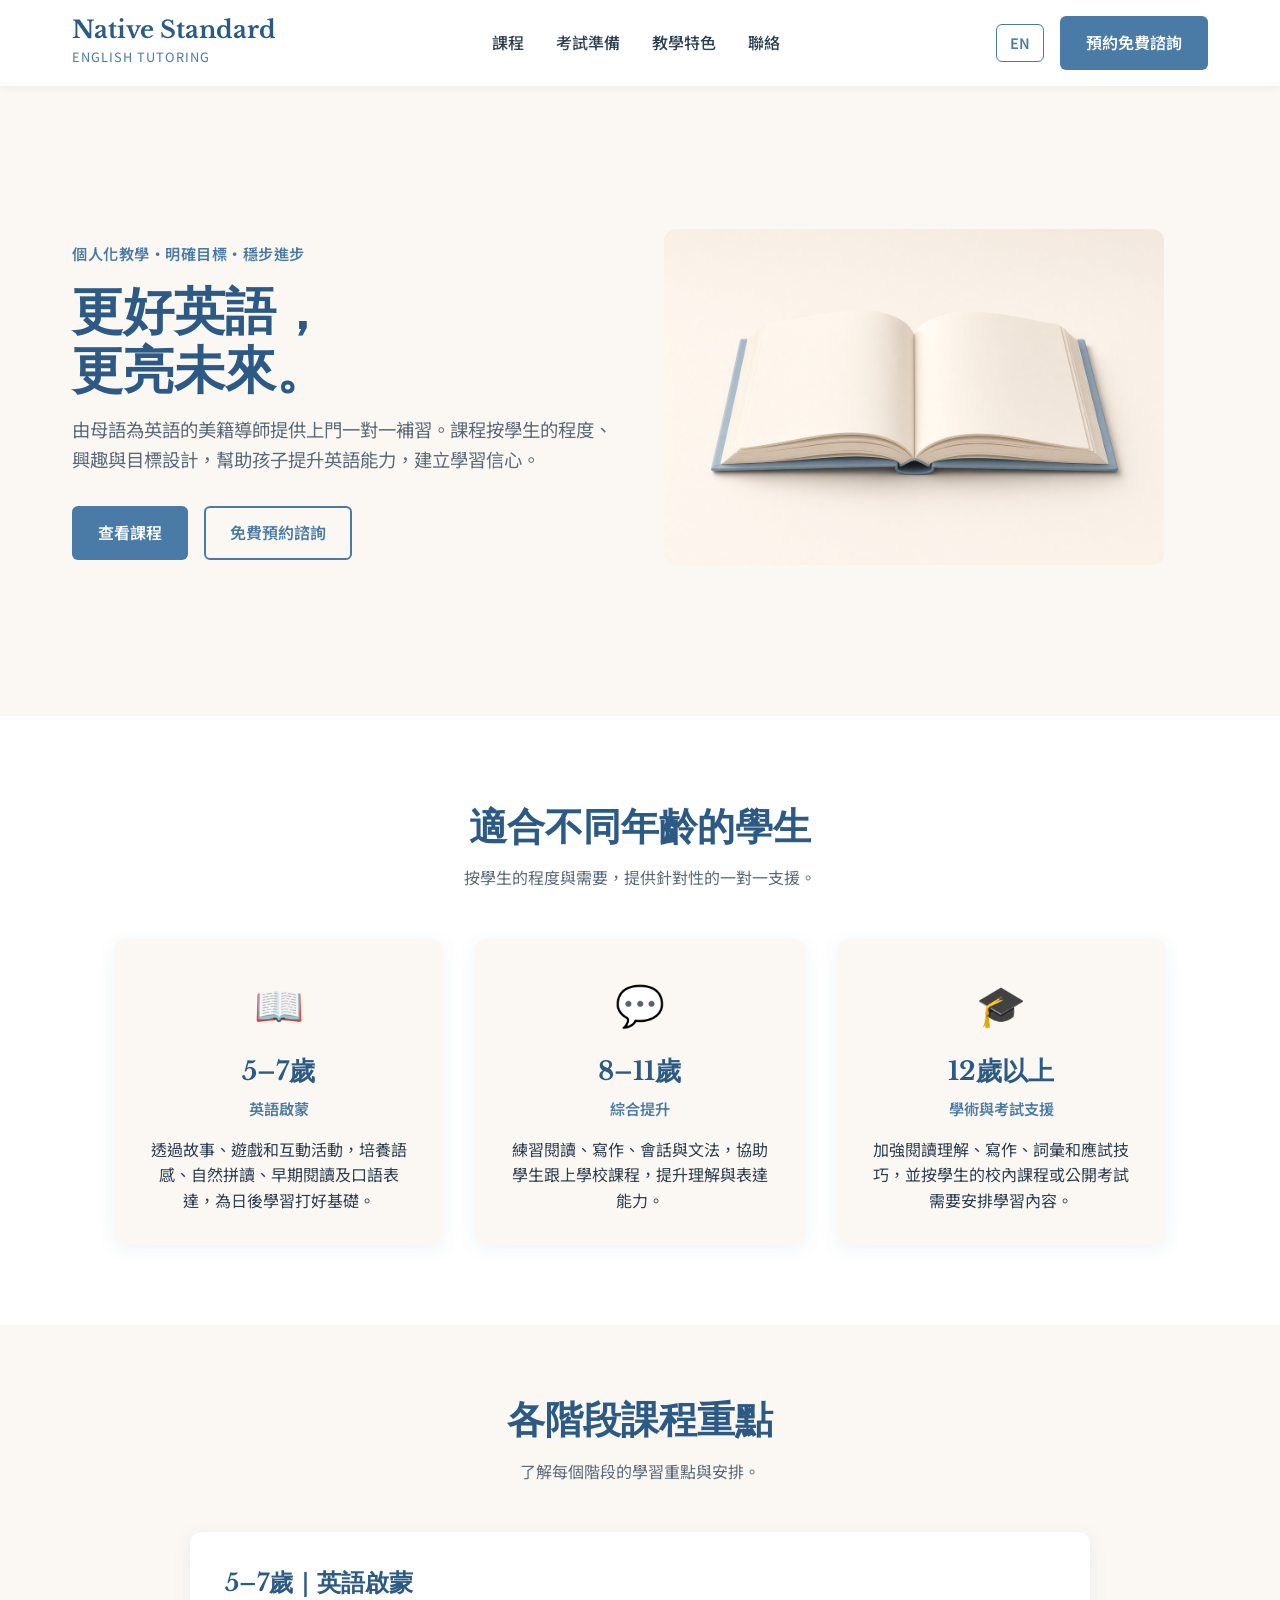
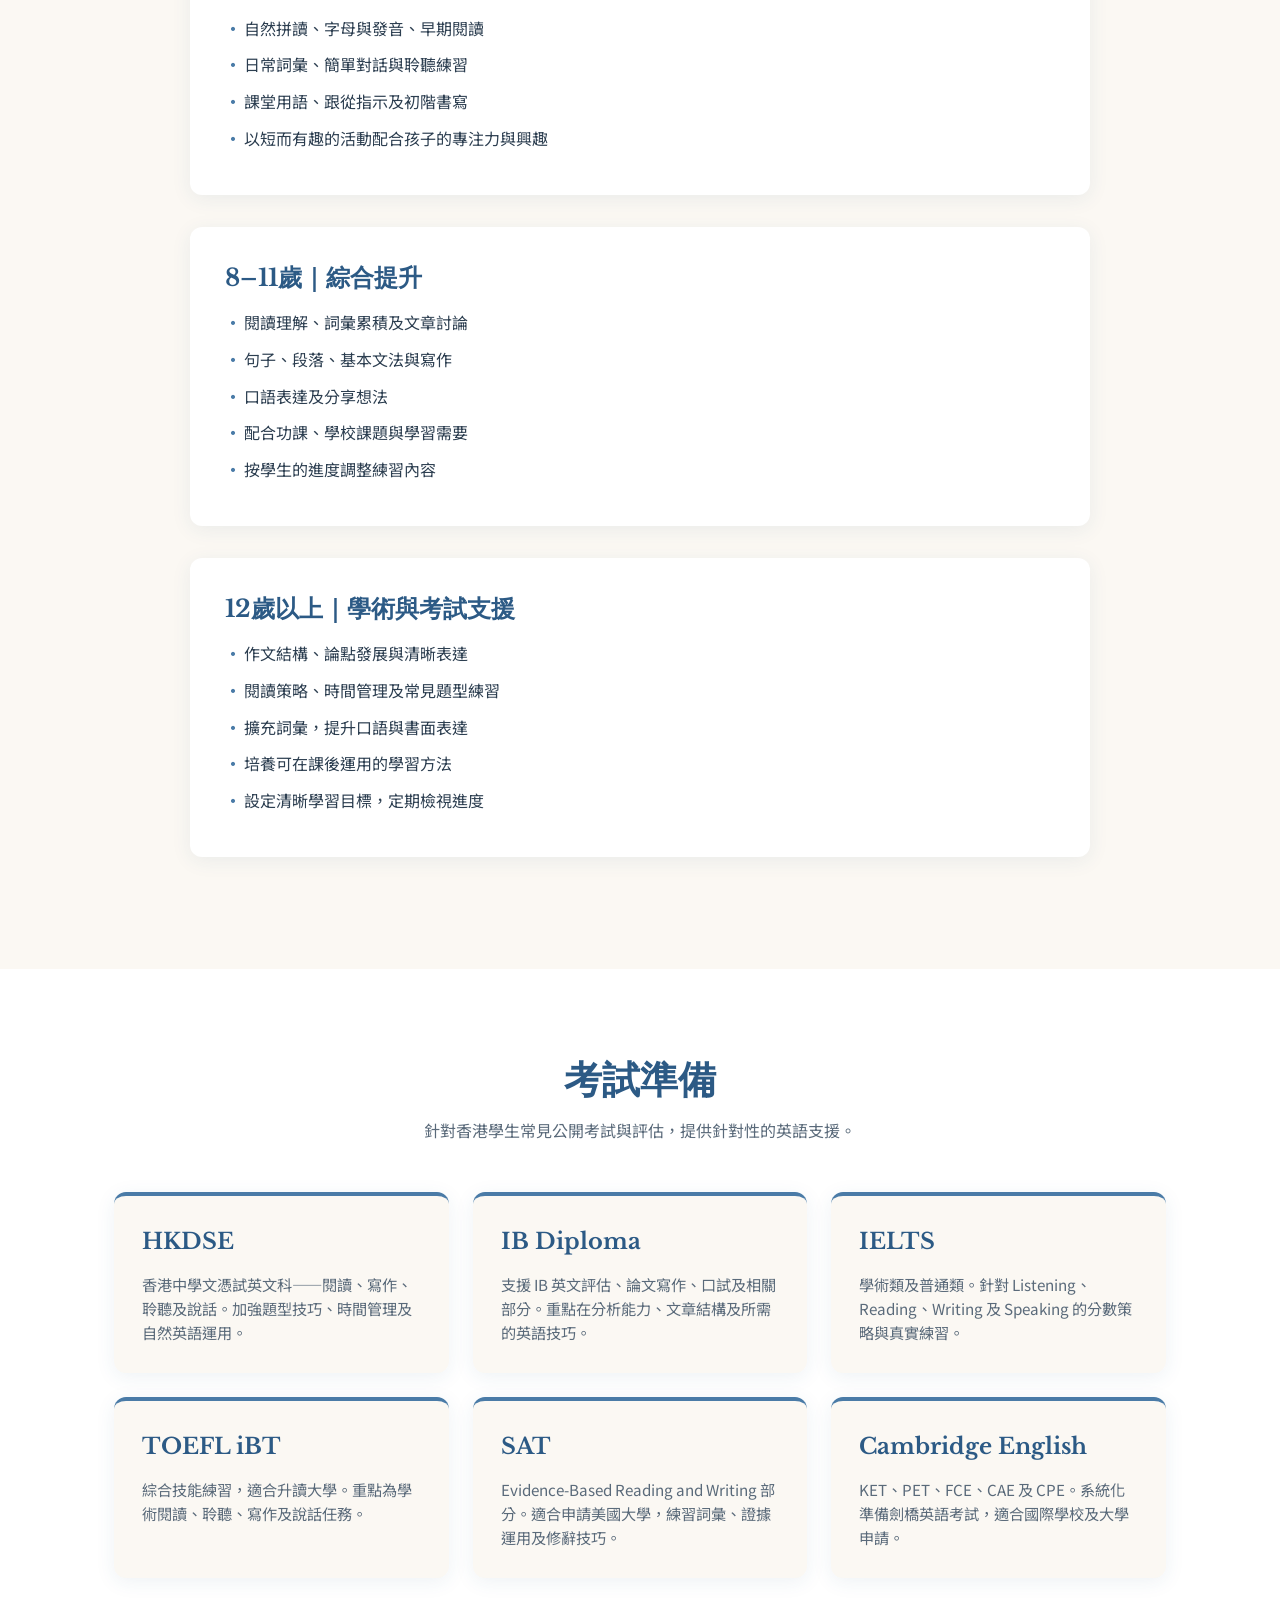
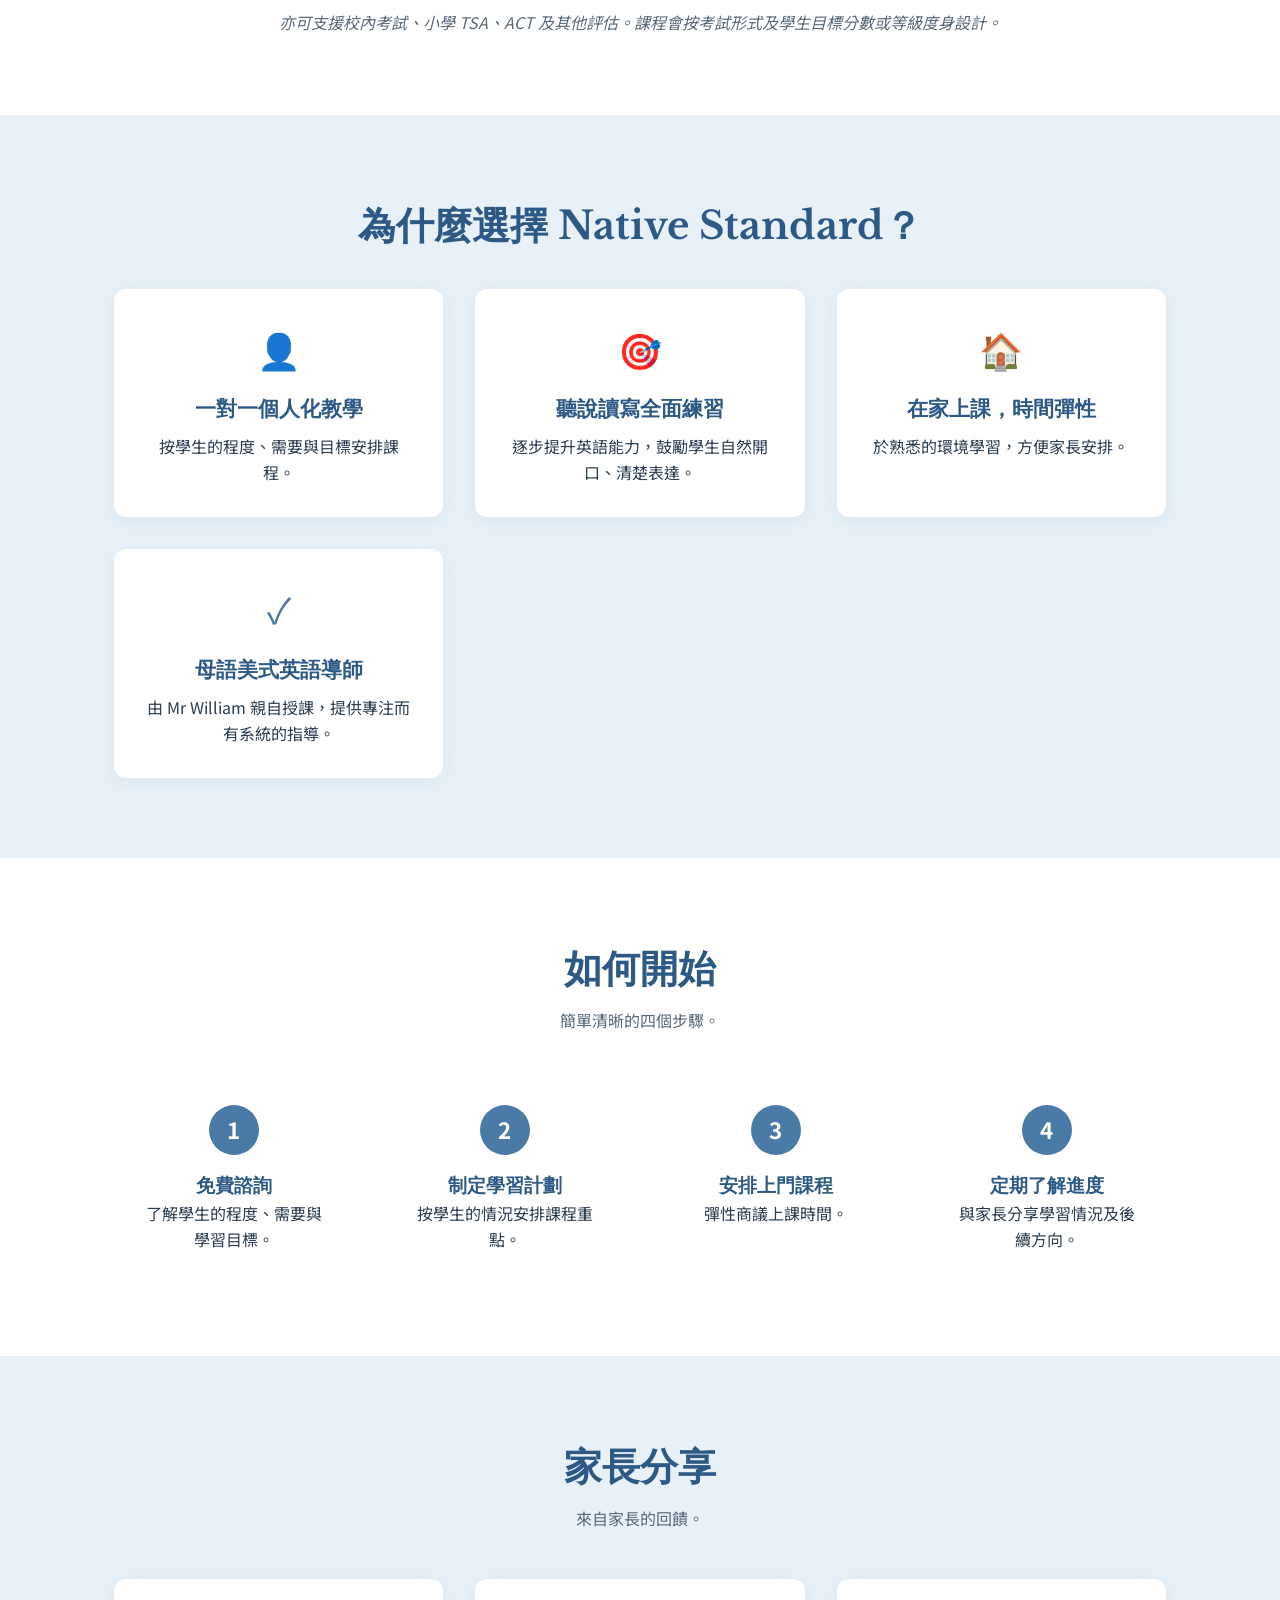
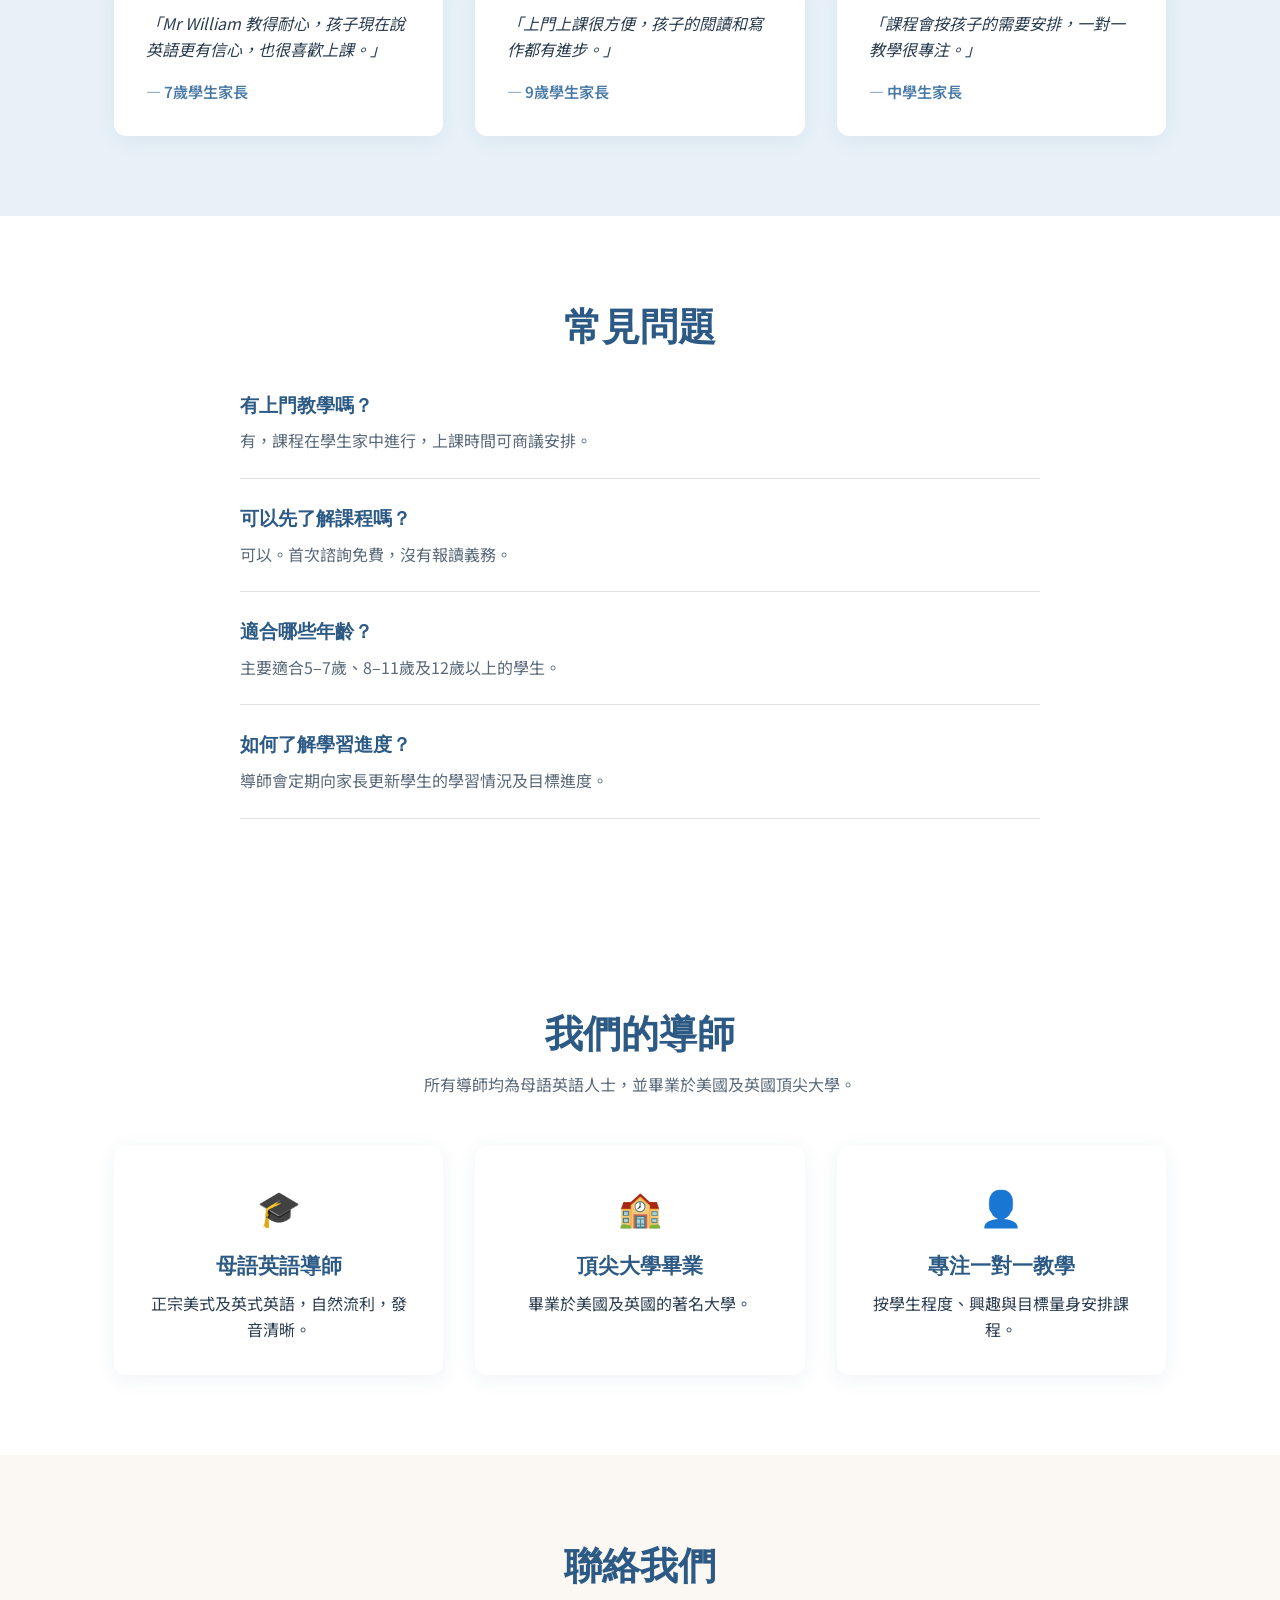
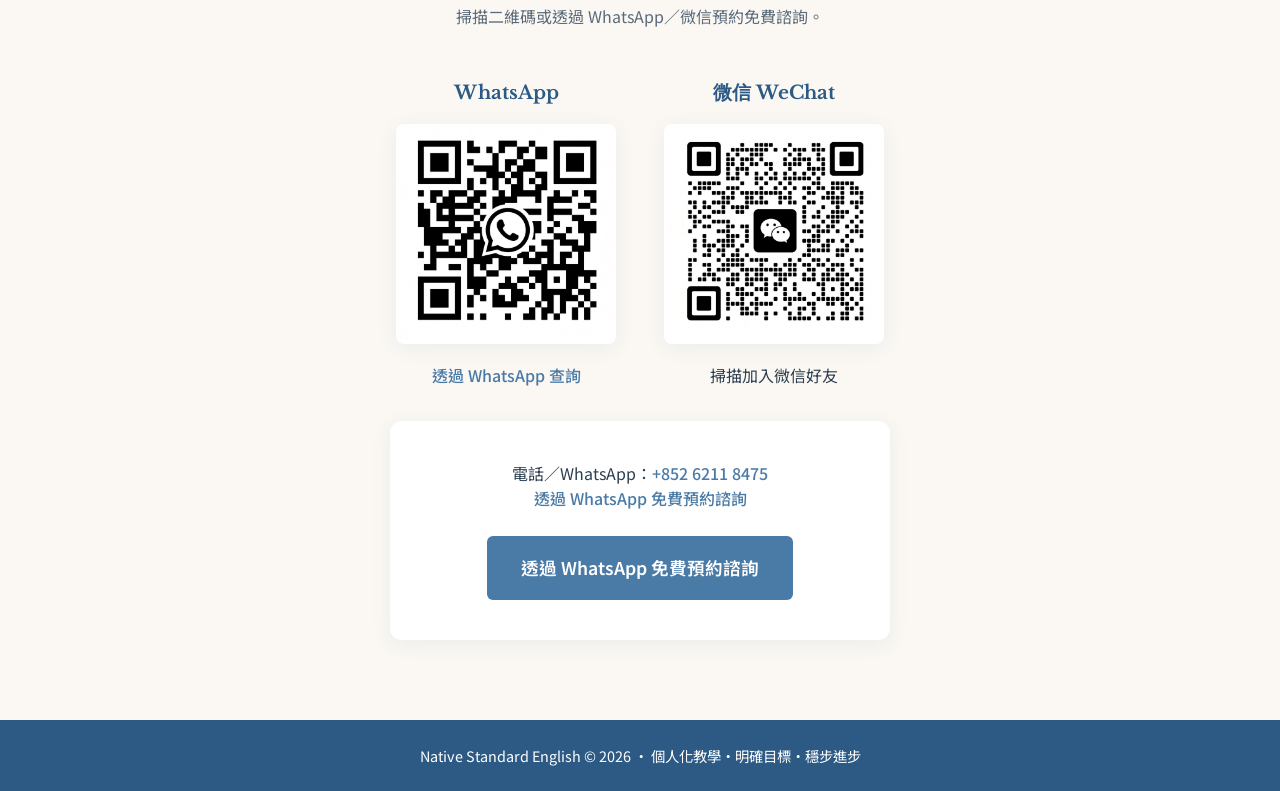
==== zh.html @ 24cf815c "Website11" ====
<!DOCTYPE html>
<html lang="zh-Hant">
<head>
  <meta charset="UTF-8">
  <meta name="viewport" content="width=device-width, initial-scale=1.0">
  <title>Native Standard English | 個人化英語補習</title>
  <meta name="description" content="Native Standard English – 個人化教學・明確目標・穩步進步。由母語為英語的美籍導師提供上門一對一補習。">
  <link rel="stylesheet" href="styles.css">
  <link rel="preconnect" href="https://fonts.googleapis.com">
  <link rel="preconnect" href="https://fonts.gstatic.com" crossorigin>
  <link href="https://fonts.googleapis.com/css2?family=Libre+Baskerville:ital,wght@0,400;0,700;1,400&family=Noto+Sans+TC:wght@400;500;700&display=swap" rel="stylesheet">
</head>
<body>
  <header>
    <nav class="navbar">
      <div class="logo">
        <h1>Native Standard</h1>
        <span>English Tutoring</span>
      </div>
      <ul class="nav-links">
        <li><a href="#programs">課程</a></li>
        <li><a href="#test-prep">考試準備</a></li>
        <li><a href="#approach">教學特色</a></li>
        <li><a href="#contact">聯絡</a></li>
      </ul>
      <div class="nav-actions">
        <a href="index.html" class="lang-switch">EN</a>
        <a href="https://wa.me/85262118475" class="btn btn-primary nav-btn" target="_blank">預約免費諮詢</a>
      </div>
      <button class="menu-toggle" aria-label="Toggle menu">☰</button>
    </nav>
  </header>

  <main>
    <!-- Hero -->
    <section class="hero">
      <div class="hero-content">
        <p class="tagline">個人化教學・明確目標・穩步進步</p>
        <h2>更好英語，<br>更亮未來。</h2>
        <p class="hero-text">由母語為英語的美籍導師提供上門一對一補習。課程按學生的程度、興趣與目標設計，幫助孩子提升英語能力，建立學習信心。</p>
        <div class="hero-buttons">
          <a href="#programs" class="btn btn-primary">查看課程</a>
          <a href="https://wa.me/85262118475" class="btn btn-outline" target="_blank">免費預約諮詢</a>
        </div>
      </div>
      <div class="hero-image">
        <img src="images/hero-book.jpg" alt="Open book illustration">
      </div>
    </section>

    <!-- Age Groups -->
    <section id="programs" class="programs">
      <div class="container">
        <h2>適合不同年齡的學生</h2>
        <p class="section-subtitle">按學生的程度與需要，提供針對性的一對一支援。</p>
        <div class="age-cards">
          <a href="#detail-5-7" class="age-card">
            <div class="icon-circle">📖</div>
            <h3>5–7歲</h3>
            <p class="age-label">英語啟蒙</p>
            <p>透過故事、遊戲和互動活動，培養語感、自然拼讀、早期閱讀及口語表達，為日後學習打好基礎。</p>
          </a>
          <a href="#detail-8-11" class="age-card">
            <div class="icon-circle">💬</div>
            <h3>8–11歲</h3>
            <p class="age-label">綜合提升</p>
            <p>練習閱讀、寫作、會話與文法，協助學生跟上學校課程，提升理解與表達能力。</p>
          </a>
          <a href="#detail-12" class="age-card">
            <div class="icon-circle">🎓</div>
            <h3>12歲以上</h3>
            <p class="age-label">學術與考試支援</p>
            <p>加強閱讀理解、寫作、詞彙和應試技巧，並按學生的校內課程或公開考試需要安排學習內容。</p>
          </a>
        </div>
      </div>
    </section>

    <!-- Program Details -->
    <section id="program-details" class="program-details">
      <div class="container">
        <h2>各階段課程重點</h2>
        <p class="section-subtitle">了解每個階段的學習重點與安排。</p>
        
        <div class="detail-block" id="detail-5-7">
          <h3>5–7歲｜英語啟蒙</h3>
          <ul>
            <li>自然拼讀、字母與發音、早期閱讀</li>
            <li>日常詞彙、簡單對話與聆聽練習</li>
            <li>課堂用語、跟從指示及初階書寫</li>
            <li>以短而有趣的活動配合孩子的專注力與興趣</li>
          </ul>
        </div>

        <div class="detail-block" id="detail-8-11">
          <h3>8–11歲｜綜合提升</h3>
          <ul>
            <li>閱讀理解、詞彙累積及文章討論</li>
            <li>句子、段落、基本文法與寫作</li>
            <li>口語表達及分享想法</li>
            <li>配合功課、學校課題與學習需要</li>
            <li>按學生的進度調整練習內容</li>
          </ul>
        </div>

        <div class="detail-block" id="detail-12">
          <h3>12歲以上｜學術與考試支援</h3>
          <ul>
            <li>作文結構、論點發展與清晰表達</li>
            <li>閱讀策略、時間管理及常見題型練習</li>
            <li>擴充詞彙，提升口語與書面表達</li>
            <li>培養可在課後運用的學習方法</li>
            <li>設定清晰學習目標，定期檢視進度</li>
          </ul>
        </div>
      </div>
    </section>

    <!-- Test Preparation -->
    <section id="test-prep" class="test-prep">
      <div class="container">
        <h2>考試準備</h2>
        <p class="section-subtitle">針對香港學生常見公開考試與評估，提供針對性的英語支援。</p>
        <div class="test-grid">
          <div class="test-card">
            <h3>HKDSE</h3>
            <p>香港中學文憑試英文科——閱讀、寫作、聆聽及說話。加強題型技巧、時間管理及自然英語運用。</p>
          </div>
          <div class="test-card">
            <h3>IB Diploma</h3>
            <p>支援 IB 英文評估、論文寫作、口試及相關部分。重點在分析能力、文章結構及所需的英語技巧。</p>
          </div>
          <div class="test-card">
            <h3>IELTS</h3>
            <p>學術類及普通類。針對 Listening、Reading、Writing 及 Speaking 的分數策略與真實練習。</p>
          </div>
          <div class="test-card">
            <h3>TOEFL iBT</h3>
            <p>綜合技能練習，適合升讀大學。重點為學術閱讀、聆聽、寫作及說話任務。</p>
          </div>
          <div class="test-card">
            <h3>SAT</h3>
            <p>Evidence-Based Reading and Writing 部分。適合申請美國大學，練習詞彙、證據運用及修辭技巧。</p>
          </div>
          <div class="test-card">
            <h3>Cambridge English</h3>
            <p>KET、PET、FCE、CAE 及 CPE。系統化準備劍橋英語考試，適合國際學校及大學申請。</p>
          </div>
        </div>
        <p class="test-note">亦可支援校內考試、小學 TSA、ACT 及其他評估。課程會按考試形式及學生目標分數或等級度身設計。</p>
      </div>
    </section>

    <!-- Approach -->
    <section id="approach" class="approach">
      <div class="container">
        <h2>為什麼選擇 Native Standard？</h2>
        <div class="features">
          <div class="feature">
            <div class="feature-icon">👤</div>
            <h3>一對一個人化教學</h3>
            <p>按學生的程度、需要與目標安排課程。</p>
          </div>
          <div class="feature">
            <div class="feature-icon">🎯</div>
            <h3>聽說讀寫全面練習</h3>
            <p>逐步提升英語能力，鼓勵學生自然開口、清楚表達。</p>
          </div>
          <div class="feature">
            <div class="feature-icon">🏠</div>
            <h3>在家上課，時間彈性</h3>
            <p>於熟悉的環境學習，方便家長安排。</p>
          </div>
          <div class="feature">
            <div class="feature-icon">✓</div>
            <h3>母語美式英語導師</h3>
            <p>由 Mr William 親自授課，提供專注而有系統的指導。</p>
          </div>
        </div>
      </div>
    </section>

    <!-- How it Works -->
    <section id="how" class="how">
      <div class="container">
        <h2>如何開始</h2>
        <p class="section-subtitle">簡單清晰的四個步驟。</p>
        <div class="steps">
          <div class="step">
            <div class="step-number">1</div>
            <h3>免費諮詢</h3>
            <p>了解學生的程度、需要與學習目標。</p>
          </div>
          <div class="step">
            <div class="step-number">2</div>
            <h3>制定學習計劃</h3>
            <p>按學生的情況安排課程重點。</p>
          </div>
          <div class="step">
            <div class="step-number">3</div>
            <h3>安排上門課程</h3>
            <p>彈性商議上課時間。</p>
          </div>
          <div class="step">
            <div class="step-number">4</div>
            <h3>定期了解進度</h3>
            <p>與家長分享學習情況及後續方向。</p>
          </div>
        </div>
      </div>
    </section>

    <!-- Testimonials -->
    <section id="testimonials" class="testimonials">
      <div class="container">
        <h2>家長分享</h2>
        <p class="section-subtitle">來自家長的回饋。</p>
        <div class="testimonial-grid">
          <div class="testimonial">
            <p>「Mr William 教得耐心，孩子現在說英語更有信心，也很喜歡上課。」</p>
            <span>— 7歲學生家長</span>
          </div>
          <div class="testimonial">
            <p>「上門上課很方便，孩子的閱讀和寫作都有進步。」</p>
            <span>— 9歲學生家長</span>
          </div>
          <div class="testimonial">
            <p>「課程會按孩子的需要安排，一對一教學很專注。」</p>
            <span>— 中學生家長</span>
          </div>
        </div>
      </div>
    </section>

    <!-- About section removed -->

    <!-- FAQ -->
    <section id="faq" class="faq">
      <div class="container">
        <h2>常見問題</h2>
        <div class="faq-list">
          <div class="faq-item">
            <h3>有上門教學嗎？</h3>
            <p>有，課程在學生家中進行，上課時間可商議安排。</p>
          </div>
          <div class="faq-item">
            <h3>可以先了解課程嗎？</h3>
            <p>可以。首次諮詢免費，沒有報讀義務。</p>
          </div>
          <div class="faq-item">
            <h3>適合哪些年齡？</h3>
            <p>主要適合5–7歲、8–11歲及12歲以上的學生。</p>
          </div>
          <div class="faq-item">
            <h3>如何了解學習進度？</h3>
            <p>導師會定期向家長更新學生的學習情況及目標進度。</p>
          </div>
        </div>
      </div>
    </section>

    <!-- Teachers -->
    <section id="teachers" class="teachers">
      <div class="container">
        <h2>我們的導師</h2>
        <p class="section-subtitle">所有導師均為母語英語人士，並畢業於美國及英國頂尖大學。</p>
        <div class="features">
          <div class="feature">
            <div class="feature-icon">🎓</div>
            <h3>母語英語導師</h3>
            <p>正宗美式及英式英語，自然流利，發音清晰。</p>
          </div>
          <div class="feature">
            <div class="feature-icon">🏫</div>
            <h3>頂尖大學畢業</h3>
            <p>畢業於美國及英國的著名大學。</p>
          </div>
          <div class="feature">
            <div class="feature-icon">👤</div>
            <h3>專注一對一教學</h3>
            <p>按學生程度、興趣與目標量身安排課程。</p>
          </div>
        </div>
      </div>
    </section>

    <!-- Contact -->
    <section id="contact" class="contact">
      <div class="container">
        <h2>聯絡我們</h2>
        <p class="section-subtitle">掃描二維碼或透過 WhatsApp／微信預約免費諮詢。</p>
        <div class="qr-codes">
          <div class="qr-item">
            <h3>WhatsApp</h3>
            <img src="images/whatsapp-qr.jpg" alt="WhatsApp QR Code">
            <p><a href="https://wa.me/85262118475" target="_blank">透過 WhatsApp 查詢</a></p>
          </div>
          <div class="qr-item">
            <h3>微信 WeChat</h3>
            <img src="images/wechat-qr.jpg" alt="WeChat QR Code">
            <p>掃描加入微信好友</p>
          </div>
        </div>
        <div class="contact-box" style="margin-top: 2rem;">
          <div class="contact-info">
            <p>電話／WhatsApp：<a href="tel:+85262118475">+852 6211 8475</a></p>
            <p><a href="https://wa.me/85262118475" target="_blank">透過 WhatsApp 免費預約諮詢</a></p>
          </div>
          <a href="https://wa.me/85262118475" class="btn btn-primary btn-large" target="_blank">透過 WhatsApp 免費預約諮詢</a>
        </div>
      </div>
    </section>
  </main>

  <footer>
    <div class="container">
      <p>Native Standard English &copy; 2026 · 個人化教學・明確目標・穩步進步</p>
    </div>
  </footer>

  <script>
    const menuToggle = document.querySelector('.menu-toggle');
    const navLinks = document.querySelector('.nav-links');
    menuToggle.addEventListener('click', () => {
      navLinks.classList.toggle('active');
    });
  </script>
</body>
</html>
---- styles.css ----
:root {
  --blue: #4A7BA7;
  --blue-dark: #2C5A85;
  --blue-light: #E8F1F8;
  --cream: #FBF8F3;
  --text: #2C3E50;
  --text-light: #5A6A7A;
  --white: #FFFFFF;
  --shadow: 0 4px 20px rgba(44, 90, 133, 0.08);
}

* {
  margin: 0;
  padding: 0;
  box-sizing: border-box;
}

body {
  font-family: 'Inter', 'Noto Sans TC', system-ui, sans-serif;
  color: var(--text);
  background: var(--cream);
  line-height: 1.6;
}

h1, h2, h3 {
  font-family: 'Libre Baskerville', Georgia, serif;
  color: var(--blue-dark);
  font-weight: 700;
}

.container {
  max-width: 1100px;
  margin: 0 auto;
  padding: 0 1.5rem;
}

/* Header */
header {
  background: var(--white);
  box-shadow: 0 2px 10px rgba(0,0,0,0.05);
  position: sticky;
  top: 0;
  z-index: 100;
}

.navbar {
  display: flex;
  justify-content: space-between;
  align-items: center;
  padding: 1rem 2rem;
  max-width: 1200px;
  margin: 0 auto;
}

.logo h1 {
  font-size: 1.5rem;
  margin: 0;
  line-height: 1.1;
}

.logo span {
  font-size: 0.8rem;
  color: var(--blue);
  letter-spacing: 1px;
  text-transform: uppercase;
}

.nav-links {
  display: flex;
  list-style: none;
  gap: 2rem;
}

.nav-links a {
  text-decoration: none;
  color: var(--text);
  font-weight: 500;
  transition: color 0.2s;
}

.nav-links a:hover {
  color: var(--blue);
}

.menu-toggle {
  display: none;
  background: none;
  border: none;
  font-size: 1.5rem;
  cursor: pointer;
  color: var(--blue-dark);
}

/* Buttons */
.btn {
  display: inline-block;
  padding: 0.75rem 1.5rem;
  border-radius: 6px;
  text-decoration: none;
  font-weight: 600;
  transition: all 0.2s;
  border: 2px solid transparent;
}

.btn-primary {
  background: var(--blue);
  color: white;
}

.btn-primary:hover {
  background: var(--blue-dark);
}

.btn-outline {
  border-color: var(--blue);
  color: var(--blue);
  background: transparent;
}

.btn-outline:hover {
  background: var(--blue);
  color: white;
}

.btn-large {
  padding: 1rem 2rem;
  font-size: 1.1rem;
}

.nav-actions {
  display: flex;
  align-items: center;
  gap: 1rem;
}

.lang-switch {
  text-decoration: none;
  color: var(--blue);
  font-weight: 600;
  padding: 0.4rem 0.8rem;
  border: 1.5px solid var(--blue);
  border-radius: 6px;
  font-size: 0.9rem;
  transition: all 0.2s;
}

.lang-switch:hover {
  background: var(--blue);
  color: white;
}

/* Hero */
.hero {
  display: grid;
  grid-template-columns: 1fr 1fr;
  gap: 3rem;
  align-items: center;
  padding: 4rem 2rem;
  max-width: 1200px;
  margin: 0 auto;
  min-height: 70vh;
  text-align: left;
}

.tagline {
  color: var(--blue);
  font-weight: 600;
  letter-spacing: 0.5px;
  margin-bottom: 1rem;
  font-size: 0.95rem;
}

.hero h2 {
  font-size: 3.2rem;
  line-height: 1.15;
  margin-bottom: 1rem;
}

.hero-text {
  font-size: 1.15rem;
  color: var(--text-light);
  margin-bottom: 2rem;
  max-width: 600px;
  margin-left: auto;
  margin-right: auto;
}

.hero-buttons {
  display: flex;
  gap: 1rem;
  flex-wrap: wrap;
}

.hero-image img {
  width: 100%;
  max-width: 500px;
  border-radius: 12px;
  object-fit: cover;
}

/* Programs */
.programs {
  padding: 5rem 0;
  background: var(--white);
}

.programs h2, .approach h2, .about h2, .contact h2 {
  text-align: center;
  font-size: 2.4rem;
  margin-bottom: 0.5rem;
}

.section-subtitle {
  text-align: center;
  color: var(--text-light);
  margin-bottom: 3rem;
  max-width: 600px;
  margin-left: auto;
  margin-right: auto;
}

.age-cards {
  display: grid;
  grid-template-columns: repeat(3, 1fr);
  gap: 2rem;
}

.age-card {
  background: var(--cream);
  padding: 2rem;
  border-radius: 12px;
  text-align: center;
  box-shadow: var(--shadow);
  transition: transform 0.2s;
  text-decoration: none;
  color: inherit;
  display: block;
  cursor: pointer;
}

.age-card:hover {
  transform: translateY(-4px);
}

.icon-circle {
  font-size: 2.5rem;
  margin-bottom: 1rem;
}

.age-card h3 {
  font-size: 1.6rem;
  margin-bottom: 0.3rem;
}

.age-label {
  color: var(--blue);
  font-weight: 600;
  margin-bottom: 1rem;
  font-size: 0.95rem;
}

/* Approach */
.approach {
  padding: 5rem 0;
  background: var(--blue-light);
}

.features {
  display: grid;
  grid-template-columns: repeat(auto-fit, minmax(240px, 1fr));
  gap: 2rem;
  margin-top: 2rem;
}

.feature {
  background: white;
  padding: 2rem;
  border-radius: 12px;
  text-align: center;
  box-shadow: var(--shadow);
}

.feature-icon {
  font-size: 2.2rem;
  margin-bottom: 1rem;
  color: var(--blue);
}

.feature h3 {
  margin-bottom: 0.5rem;
  font-size: 1.3rem;
}

/* About */
.about {
  padding: 5rem 0;
  background: var(--white);
}

.about-grid {
  display: grid;
  grid-template-columns: 1fr 1.2fr;
  gap: 3rem;
  align-items: center;
}

.about-image img {
  width: 100%;
  max-width: 380px;
  border-radius: 12px;
  box-shadow: var(--shadow);
}

.about-text p {
  margin-bottom: 1rem;
  color: var(--text-light);
}

/* Program Details */
.program-details {
  padding: 4rem 0 5rem;
  background: var(--cream);
}

.program-details h2 {
  text-align: center;
  font-size: 2.4rem;
  margin-bottom: 0.5rem;
}

.detail-block {
  background: white;
  padding: 2rem 2.2rem;
  border-radius: 12px;
  box-shadow: var(--shadow);
  margin-bottom: 2rem;
  max-width: 900px;
  margin-left: auto;
  margin-right: auto;
}

.detail-block h3 {
  font-size: 1.5rem;
  margin-bottom: 0.8rem;
  color: var(--blue-dark);
}

.detail-block p {
  margin-bottom: 1rem;
  color: var(--text-light);
}

.detail-block ul {
  list-style: none;
  padding: 0;
}

.detail-block li {
  margin-bottom: 0.7rem;
  padding-left: 1.2rem;
  position: relative;
  color: var(--text);
}

.detail-block li:before {
  content: "•";
  color: var(--blue);
  font-weight: bold;
  position: absolute;
  left: 0;
}

.detail-block strong {
  color: var(--blue-dark);
}

@media (max-width: 900px) {
  .detail-block {
    padding: 1.5rem;
  }
}
.how {
  padding: 5rem 0;
  background: var(--white);
}

.how h2, .testimonials h2, .faq h2 {
  text-align: center;
  font-size: 2.4rem;
  margin-bottom: 0.5rem;
}

.steps {
  display: grid;
  grid-template-columns: repeat(auto-fit, minmax(220px, 1fr));
  gap: 2rem;
  margin-top: 2rem;
}

.step {
  text-align: center;
  padding: 1.5rem;
}

.step-number {
  width: 50px;
  height: 50px;
  background: var(--blue);
  color: white;
  border-radius: 50%;
  display: flex;
  align-items: center;
  justify-content: center;
  font-size: 1.4rem;
  font-weight: 700;
  margin: 0 auto 1rem;
}

/* Testimonials */
.testimonials {
  padding: 5rem 0;
  background: var(--blue-light);
}

.testimonial-grid {
  display: grid;
  grid-template-columns: repeat(auto-fit, minmax(280px, 1fr));
  gap: 2rem;
  margin-top: 2rem;
}

.testimonial {
  background: white;
  padding: 2rem;
  border-radius: 12px;
  box-shadow: var(--shadow);
}

.testimonial p {
  font-style: italic;
  margin-bottom: 1rem;
  color: var(--text);
}

.testimonial span {
  color: var(--blue);
  font-weight: 600;
  font-size: 0.95rem;
}

/* FAQ */
.faq {
  padding: 5rem 0;
  background: var(--white);
}

.faq-list {
  max-width: 800px;
  margin: 2rem auto 0;
}

.faq-item {
  margin-bottom: 1.5rem;
  padding-bottom: 1.5rem;
  border-bottom: 1px solid #e0e0e0;
}

.faq-item h3 {
  font-size: 1.2rem;
  margin-bottom: 0.5rem;
}

.faq-item p {
  color: var(--text-light);
}

/* Responsive updates */
@media (max-width: 900px) {
  .steps, .testimonial-grid {
    grid-template-columns: 1fr;
  }
}
.contact {
  padding: 5rem 0;
  background: var(--cream);
  text-align: center;
}

.contact-box {
  background: white;
  padding: 2.5rem;
  border-radius: 12px;
  box-shadow: var(--shadow);
  max-width: 500px;
  margin: 0 auto;
}

.contact-info {
  margin-bottom: 1.5rem;
}

.contact-info a {
  color: var(--blue);
  text-decoration: none;
  font-weight: 500;
}

.contact-info a:hover {
  text-decoration: underline;
}

/* Teachers */
.teachers {
  padding: 5rem 0;
  background: var(--white);
}

.teachers h2 {
  text-align: center;
  font-size: 2.4rem;
  margin-bottom: 0.5rem;
}

/* QR Codes */
.qr-codes {
  display: flex;
  justify-content: center;
  gap: 3rem;
  flex-wrap: wrap;
  margin: 2rem 0;
}

.qr-item {
  text-align: center;
  max-width: 280px;
}

.qr-item h3 {
  margin-bottom: 1rem;
  color: var(--blue-dark);
}

.qr-item img {
  width: 220px;
  height: auto;
  border-radius: 8px;
  box-shadow: var(--shadow);
  margin-bottom: 0.8rem;
}

.qr-item a {
  color: var(--blue);
  text-decoration: none;
  font-weight: 500;
}

.qr-item a:hover {
  text-decoration: underline;
}

@media (max-width: 600px) {
  .qr-codes {
    flex-direction: column;
    align-items: center;
    gap: 2rem;
  }
}
footer {
  background: var(--blue-dark);
  color: white;
  text-align: center;
  padding: 1.5rem;
  font-size: 0.9rem;
}

/* Responsive */
@media (max-width: 900px) {
  .hero {
    grid-template-columns: 1fr;
    text-align: center;
    padding: 3rem 1.5rem;
  }
  .hero h2 {
    font-size: 2.4rem;
  }
  .hero-image {
    order: -1;
  }
  .hero-image img {
    max-width: 320px;
    margin: 0 auto;
  }
  .hero-buttons {
    justify-content: center;
  }
  .age-cards {
    grid-template-columns: 1fr;
  }
  .about-grid {
    grid-template-columns: 1fr;
    text-align: center;
  }
  .about-image img {
    margin: 0 auto;
  }
  .nav-links {
    display: none;
    flex-direction: column;
    position: absolute;
    top: 100%;
    left: 0;
    right: 0;
    background: white;
    padding: 1rem;
    box-shadow: 0 4px 10px rgba(0,0,0,0.1);
  }
  .nav-links.active {
    display: flex;
  }
  .menu-toggle {
    display: block;
  }
  .nav-btn {
    display: none;
  }
}

/* Test Preparation */
.test-prep {
  padding: 5rem 0;
  background: var(--white);
}

.test-prep h2 {
  text-align: center;
  font-size: 2.4rem;
  margin-bottom: 0.5rem;
}

.test-grid {
  display: grid;
  grid-template-columns: repeat(auto-fit, minmax(280px, 1fr));
  gap: 1.5rem;
  margin: 2rem 0;
}

.test-card {
  background: var(--cream);
  padding: 1.75rem;
  border-radius: 12px;
  box-shadow: var(--shadow);
  border-top: 4px solid var(--blue);
}

.test-card h3 {
  font-size: 1.4rem;
  margin-bottom: 0.75rem;
  color: var(--blue-dark);
}

.test-card p {
  color: var(--text-light);
  font-size: 0.95rem;
  line-height: 1.6;
}

.test-note {
  text-align: center;
  color: var(--text-light);
  font-style: italic;
  margin-top: 2rem;
  max-width: 800px;
  margin-left: auto;
  margin-right: auto;
}

@media (max-width: 768px) {
  .test-grid {
    grid-template-columns: 1fr;
  }
}
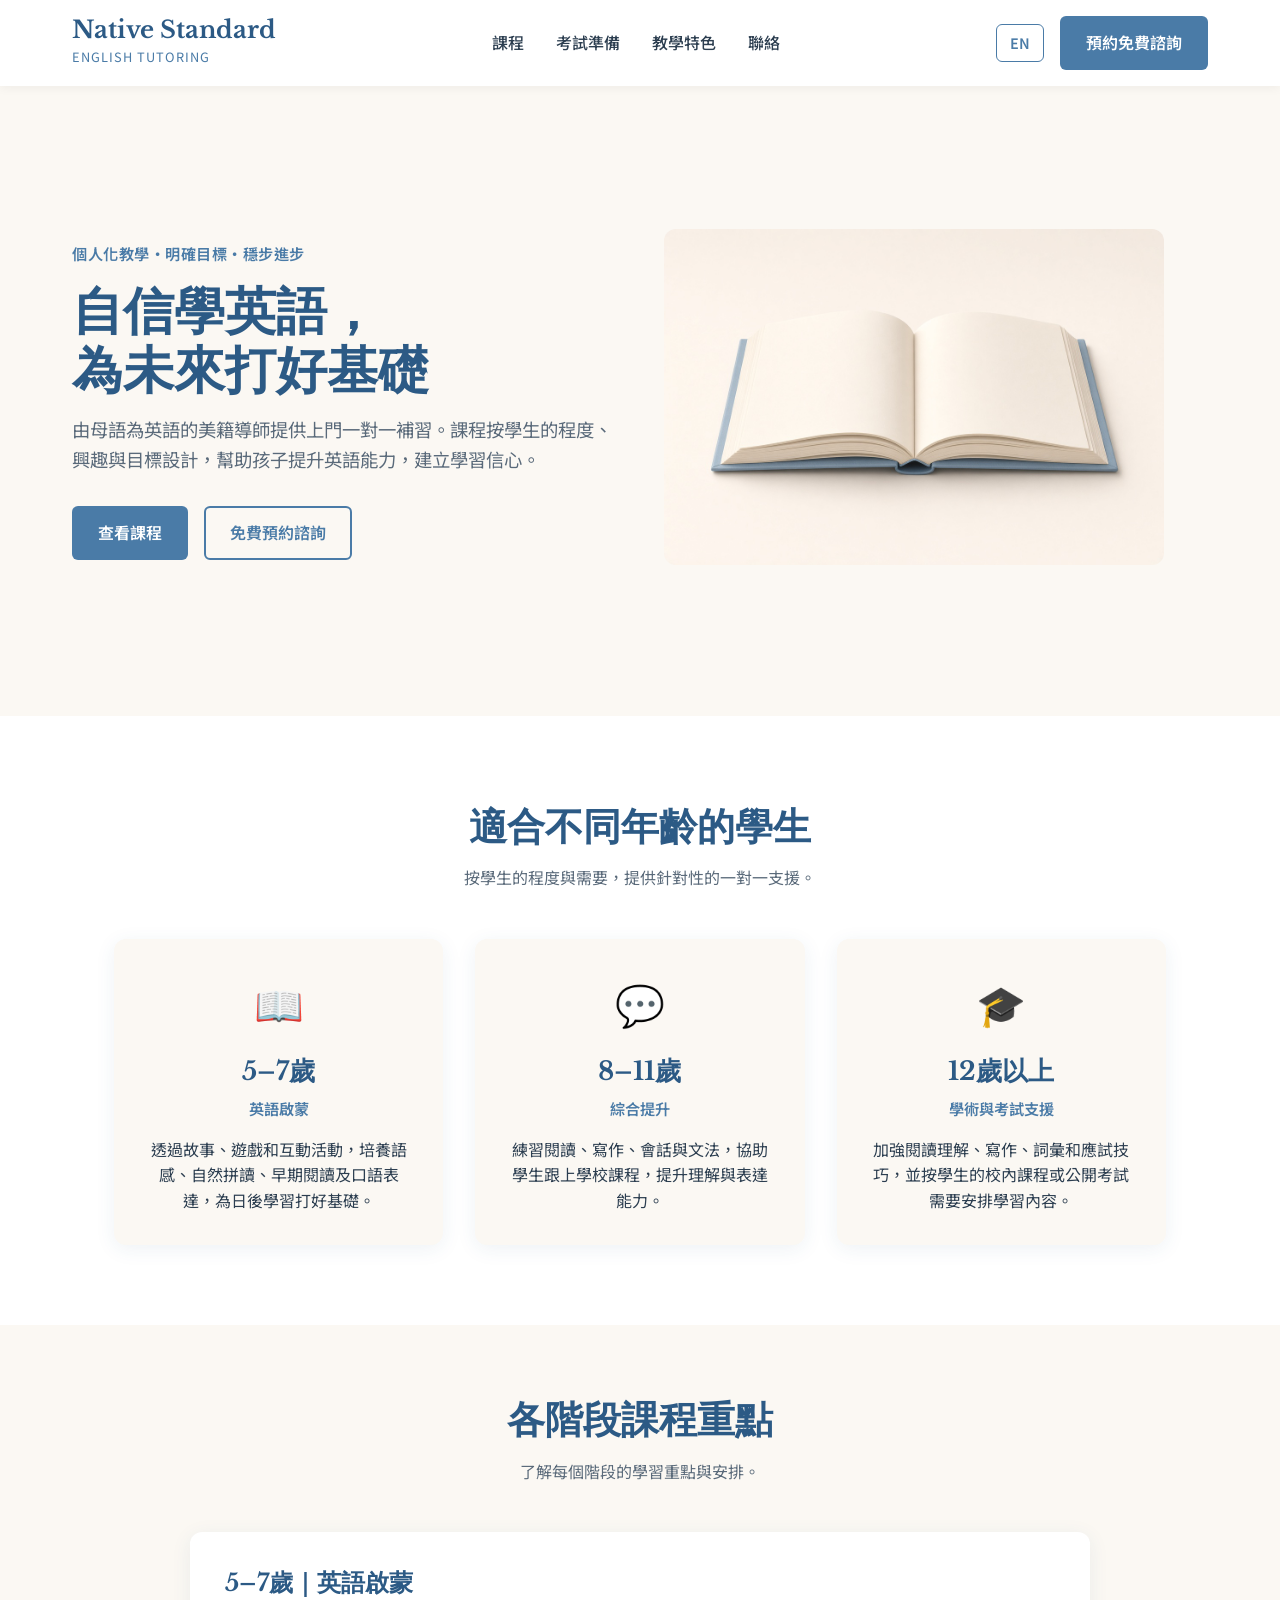
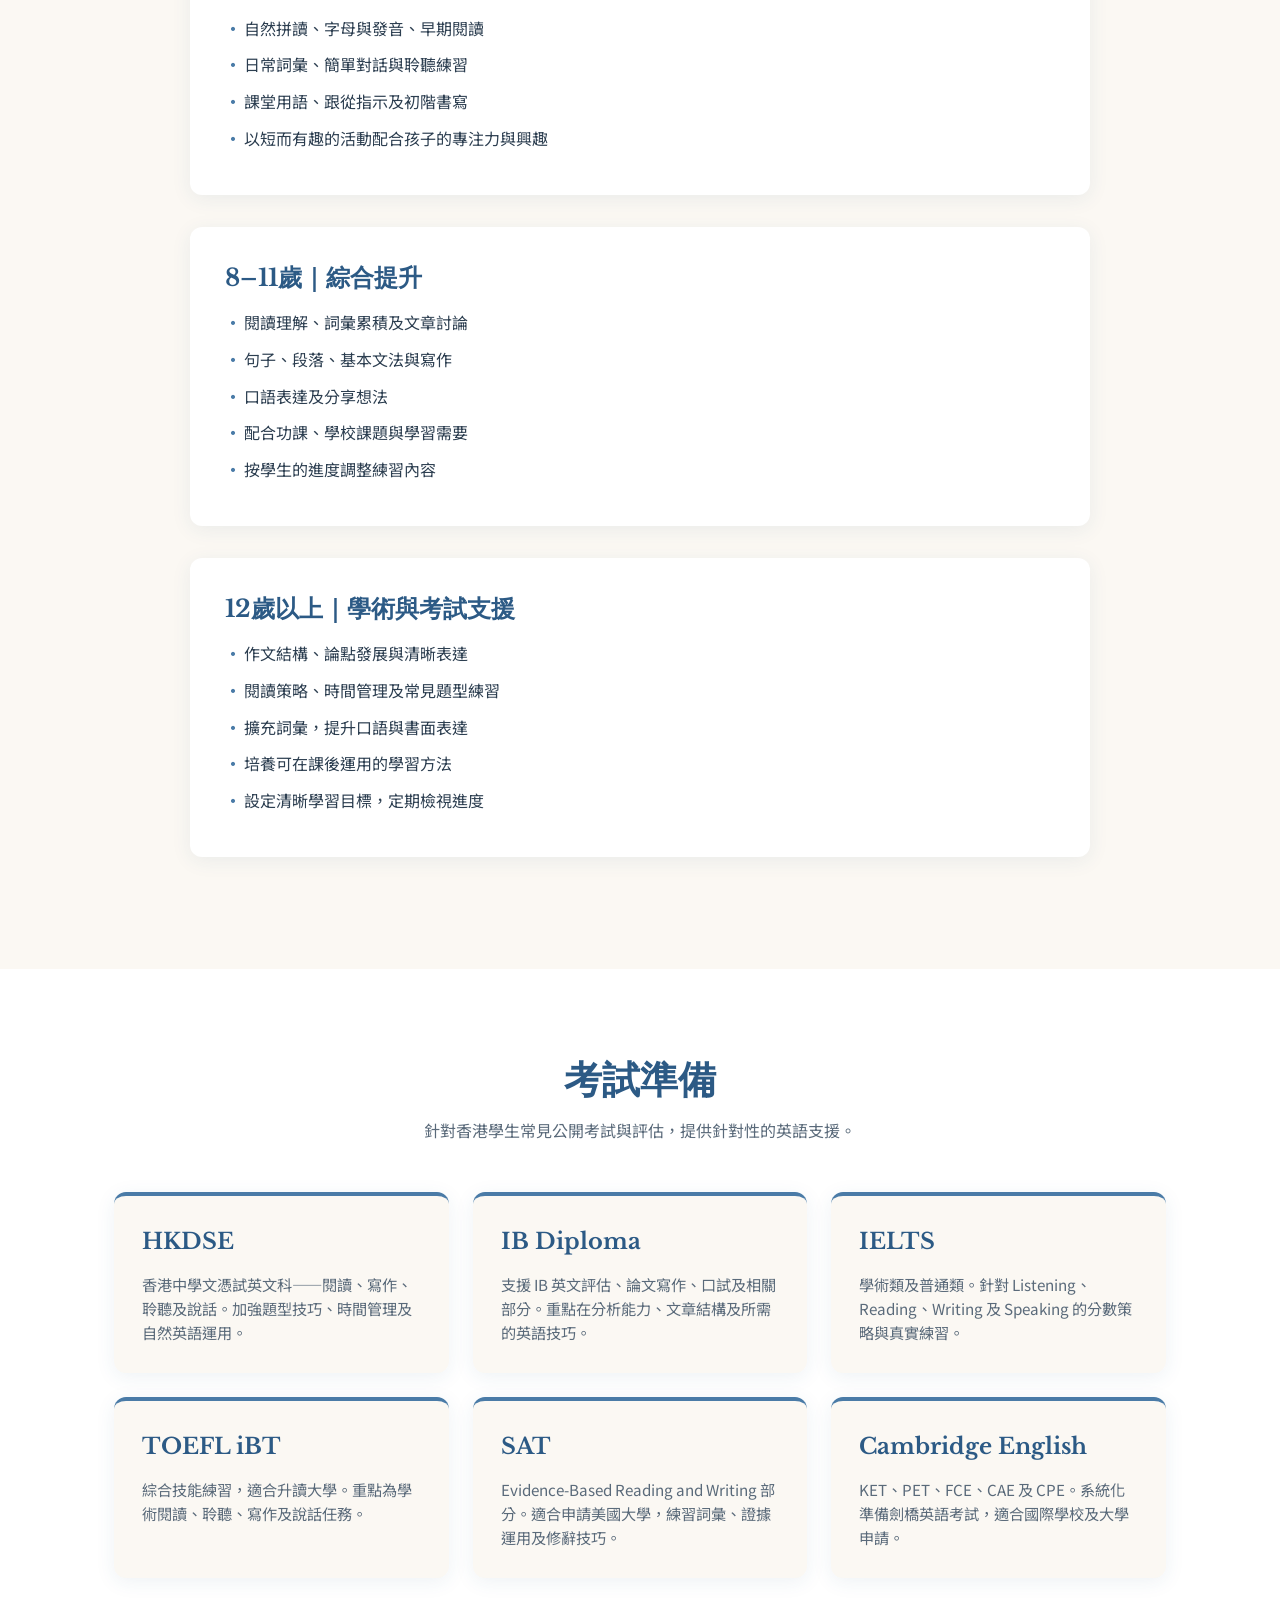
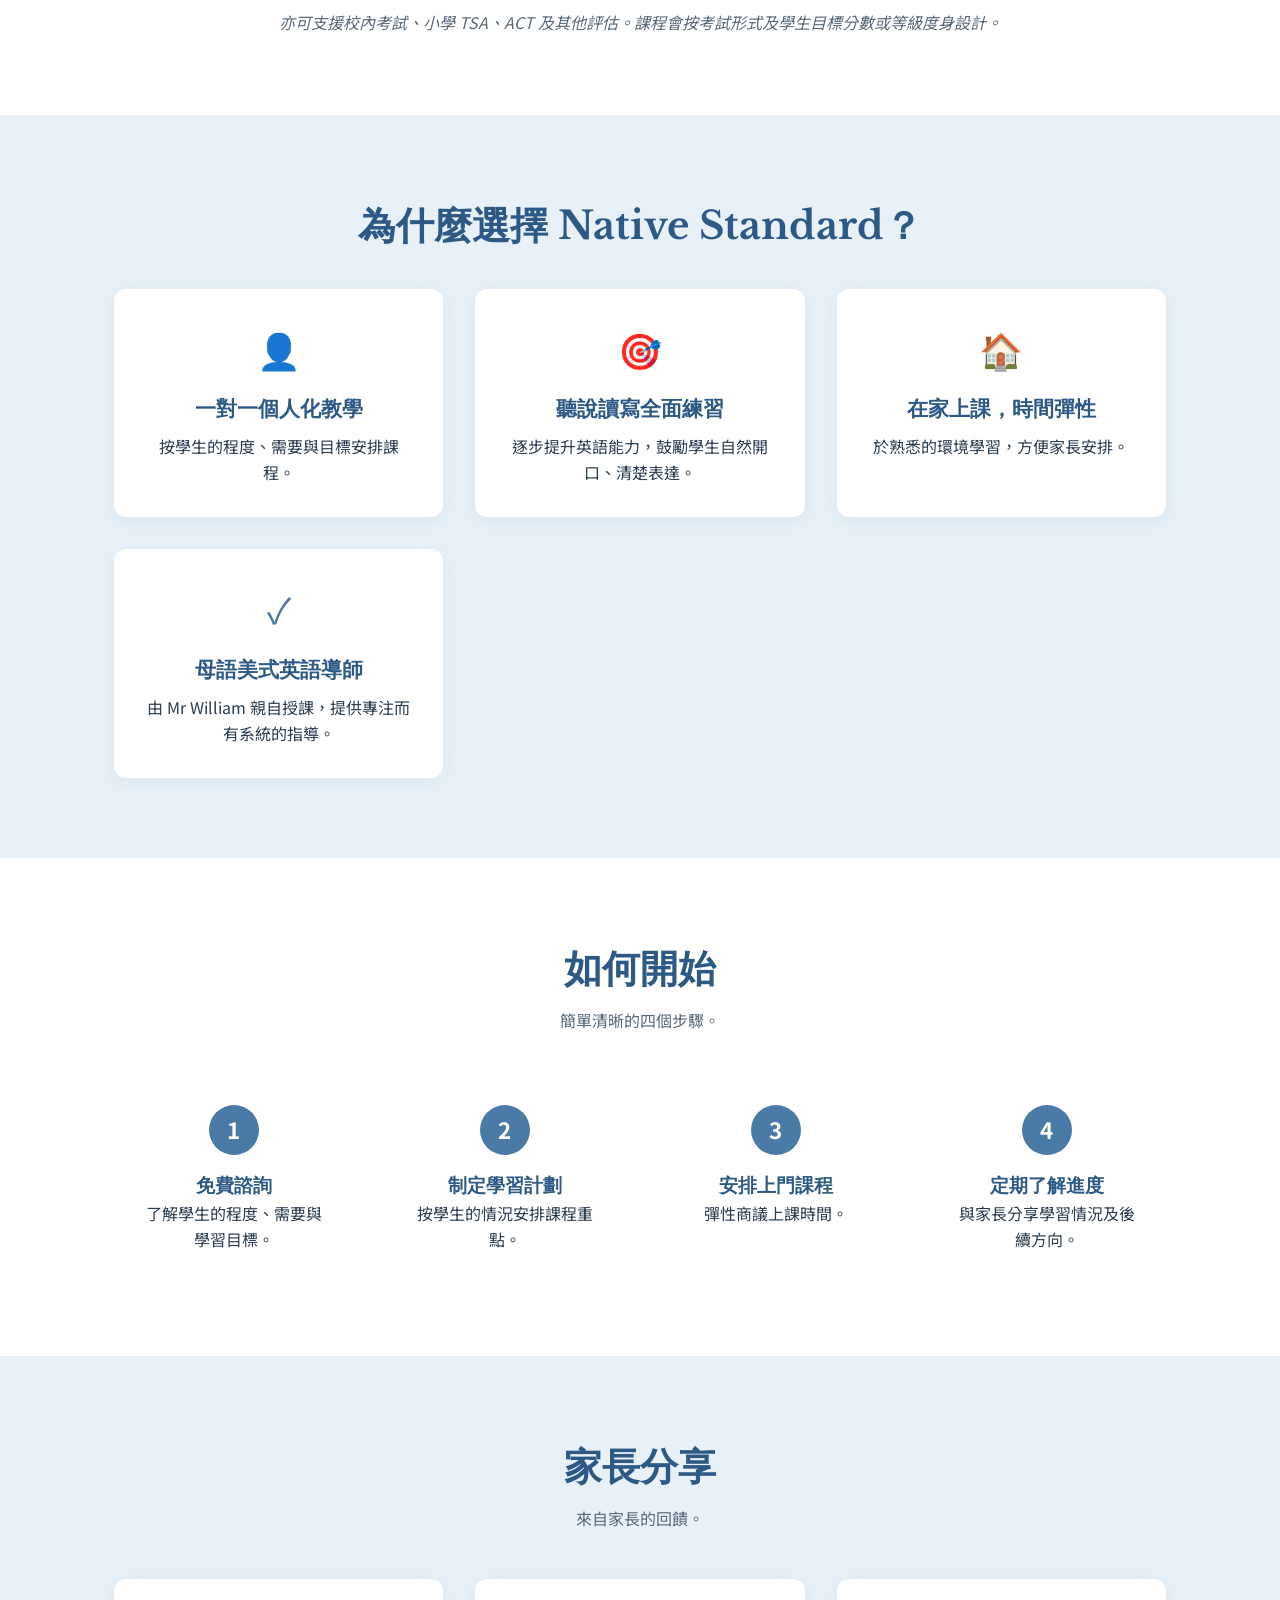
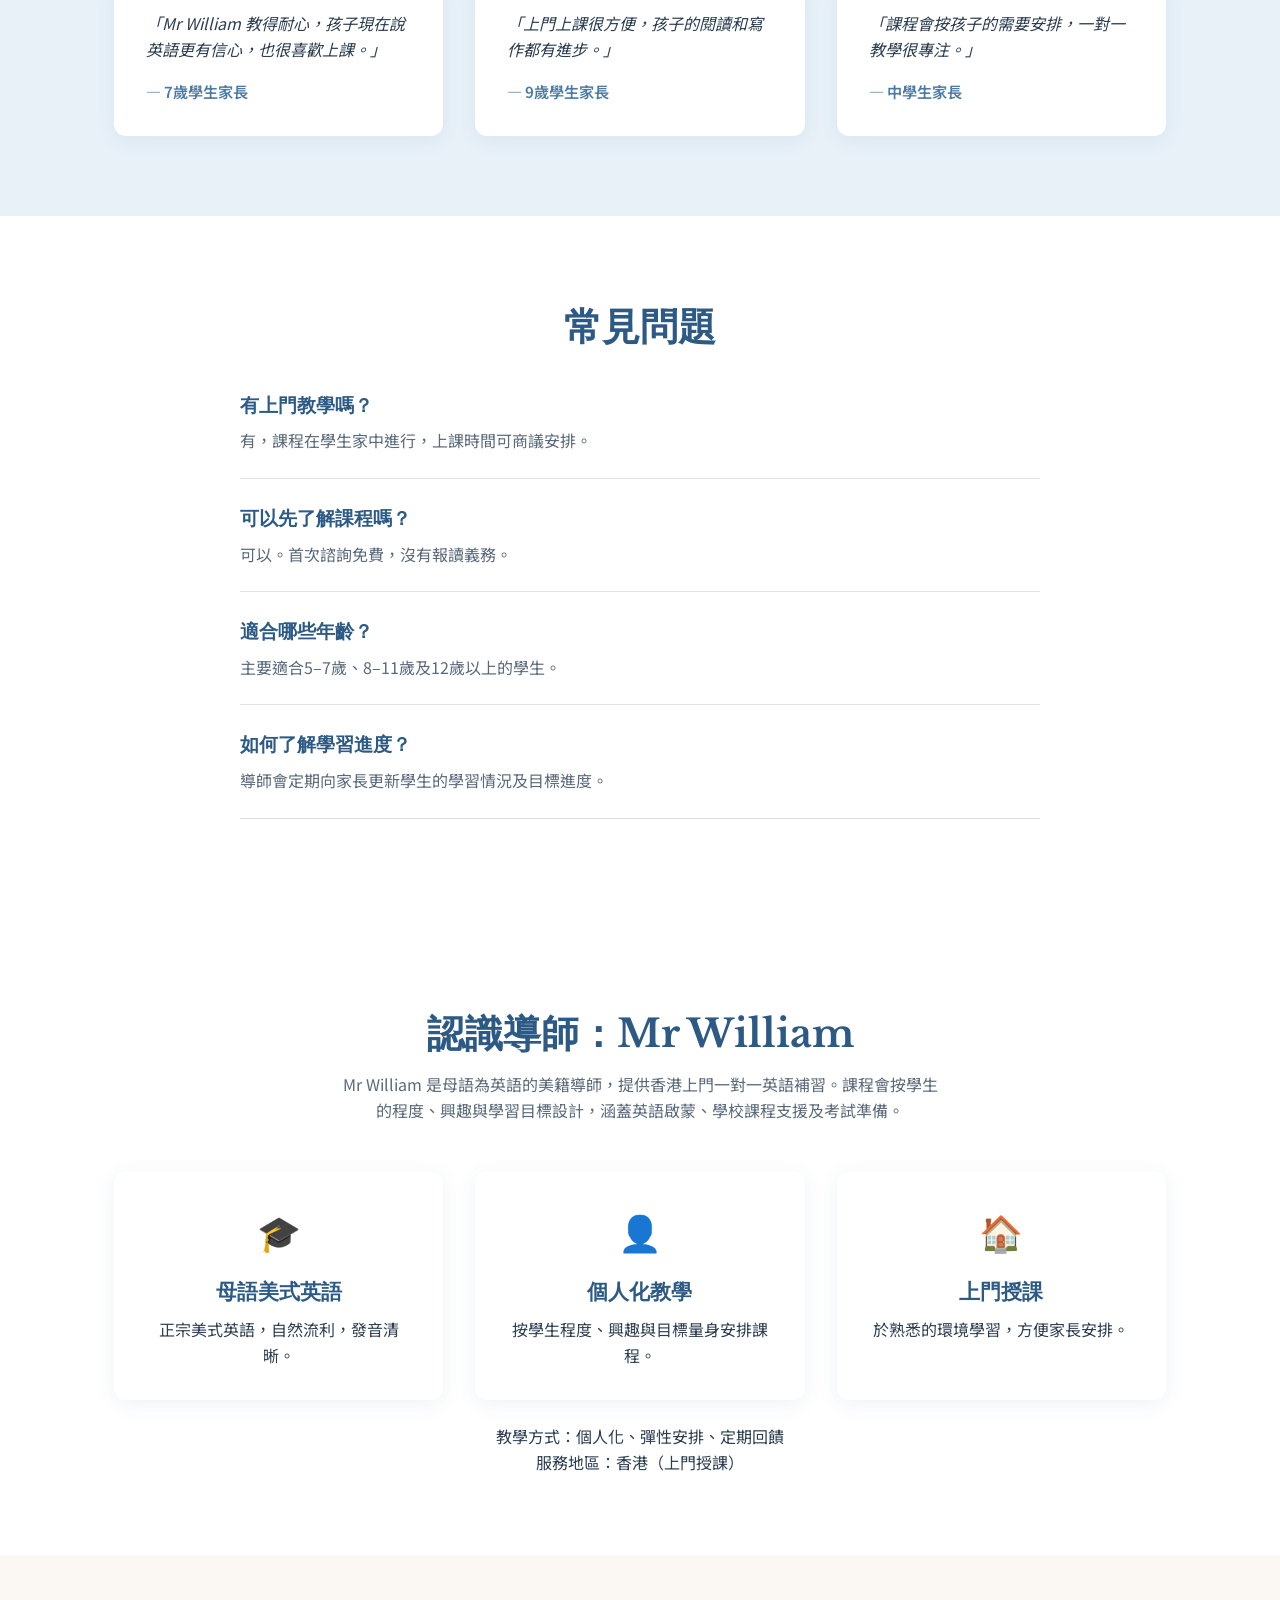
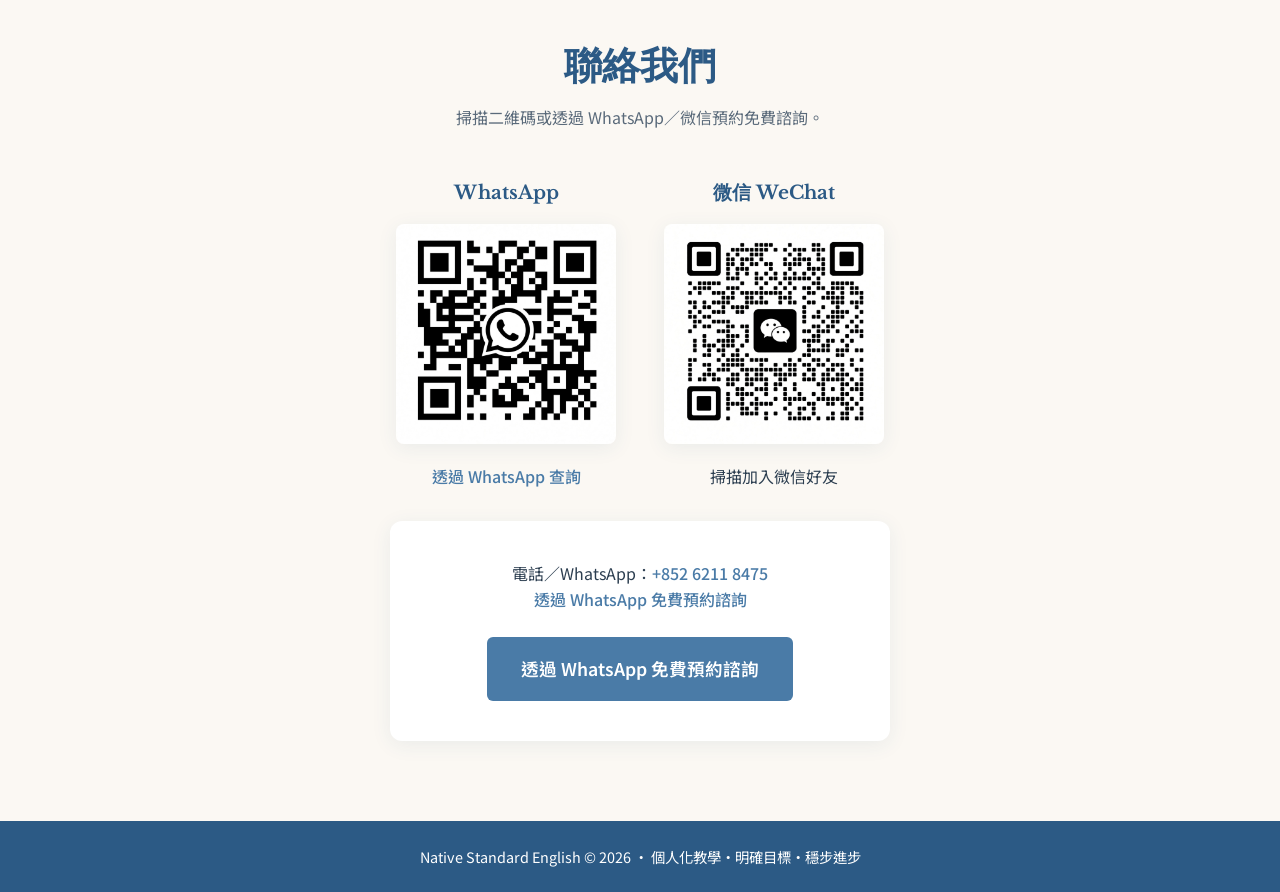
==== commit 191a42b1: "Update zh.html" ====
--- a/zh.html
+++ b/zh.html
@@ -4,7 +4,16 @@
   <meta charset="UTF-8">
   <meta name="viewport" content="width=device-width, initial-scale=1.0">
   <title>Native Standard English | 個人化英語補習</title>
-  <meta name="description" content="Native Standard English – 個人化教學・明確目標・穩步進步。由母語為英語的美籍導師提供上門一對一補習。">
+  <meta name="description" content="由母語為英語的美籍導師提供個人化一對一英語補習。針對香港學生需要，支援 HKDSE、IB、IELTS、SAT 等考試準備。自信學英語，為未來打好基礎。">
+  <link rel="icon" href="images/favicon.ico" type="image/x-icon">
+  <link rel="apple-touch-icon" href="images/favicon-64.png">
+  <!-- Open Graph / Social -->
+  <meta property="og:title" content="Native Standard English | 個人化英語補習">
+  <meta property="og:description" content="由母語為英語的美籍導師提供上門一對一補習。自信學英語，為未來打好基礎。">
+  <meta property="og:image" content="https://nativestandardenglish.com/images/og-image.jpg">
+  <meta property="og:url" content="https://nativestandardenglish.com/zh.html">
+  <meta property="og:type" content="website">
+  <meta name="twitter:card" content="summary_large_image">
   <link rel="stylesheet" href="styles.css">
   <link rel="preconnect" href="https://fonts.googleapis.com">
   <link rel="preconnect" href="https://fonts.gstatic.com" crossorigin>
@@ -36,7 +45,7 @@
     <section class="hero">
       <div class="hero-content">
         <p class="tagline">個人化教學・明確目標・穩步進步</p>
-        <h2>更好英語，<br>更亮未來。</h2>
+        <h2>自信學英語，<br>為未來打好基礎</h2>
         <p class="hero-text">由母語為英語的美籍導師提供上門一對一補習。課程按學生的程度、興趣與目標設計，幫助孩子提升英語能力，建立學習信心。</p>
         <div class="hero-buttons">
           <a href="#programs" class="btn btn-primary">查看課程</a>
@@ -262,25 +271,26 @@
     <!-- Teachers -->
     <section id="teachers" class="teachers">
       <div class="container">
-        <h2>我們的導師</h2>
-        <p class="section-subtitle">所有導師均為母語英語人士，並畢業於美國及英國頂尖大學。</p>
+        <h2>認識導師：Mr William</h2>
+        <p class="section-subtitle">Mr William 是母語為英語的美籍導師，提供香港上門一對一英語補習。課程會按學生的程度、興趣與學習目標設計，涵蓋英語啟蒙、學校課程支援及考試準備。</p>
         <div class="features">
           <div class="feature">
             <div class="feature-icon">🎓</div>
-            <h3>母語英語導師</h3>
-            <p>正宗美式及英式英語，自然流利，發音清晰。</p>
-          </div>
-          <div class="feature">
-            <div class="feature-icon">🏫</div>
-            <h3>頂尖大學畢業</h3>
-            <p>畢業於美國及英國的著名大學。</p>
+            <h3>母語美式英語</h3>
+            <p>正宗美式英語，自然流利，發音清晰。</p>
           </div>
           <div class="feature">
             <div class="feature-icon">👤</div>
-            <h3>專注一對一教學</h3>
+            <h3>個人化教學</h3>
             <p>按學生程度、興趣與目標量身安排課程。</p>
           </div>
-        </div>
+          <div class="feature">
+            <div class="feature-icon">🏠</div>
+            <h3>上門授課</h3>
+            <p>於熟悉的環境學習，方便家長安排。</p>
+          </div>
+        </div>
+        <p style="margin-top: 1.5rem; text-align: center;">教學方式：個人化、彈性安排、定期回饋<br>服務地區：香港（上門授課）</p>
       </div>
     </section>
 
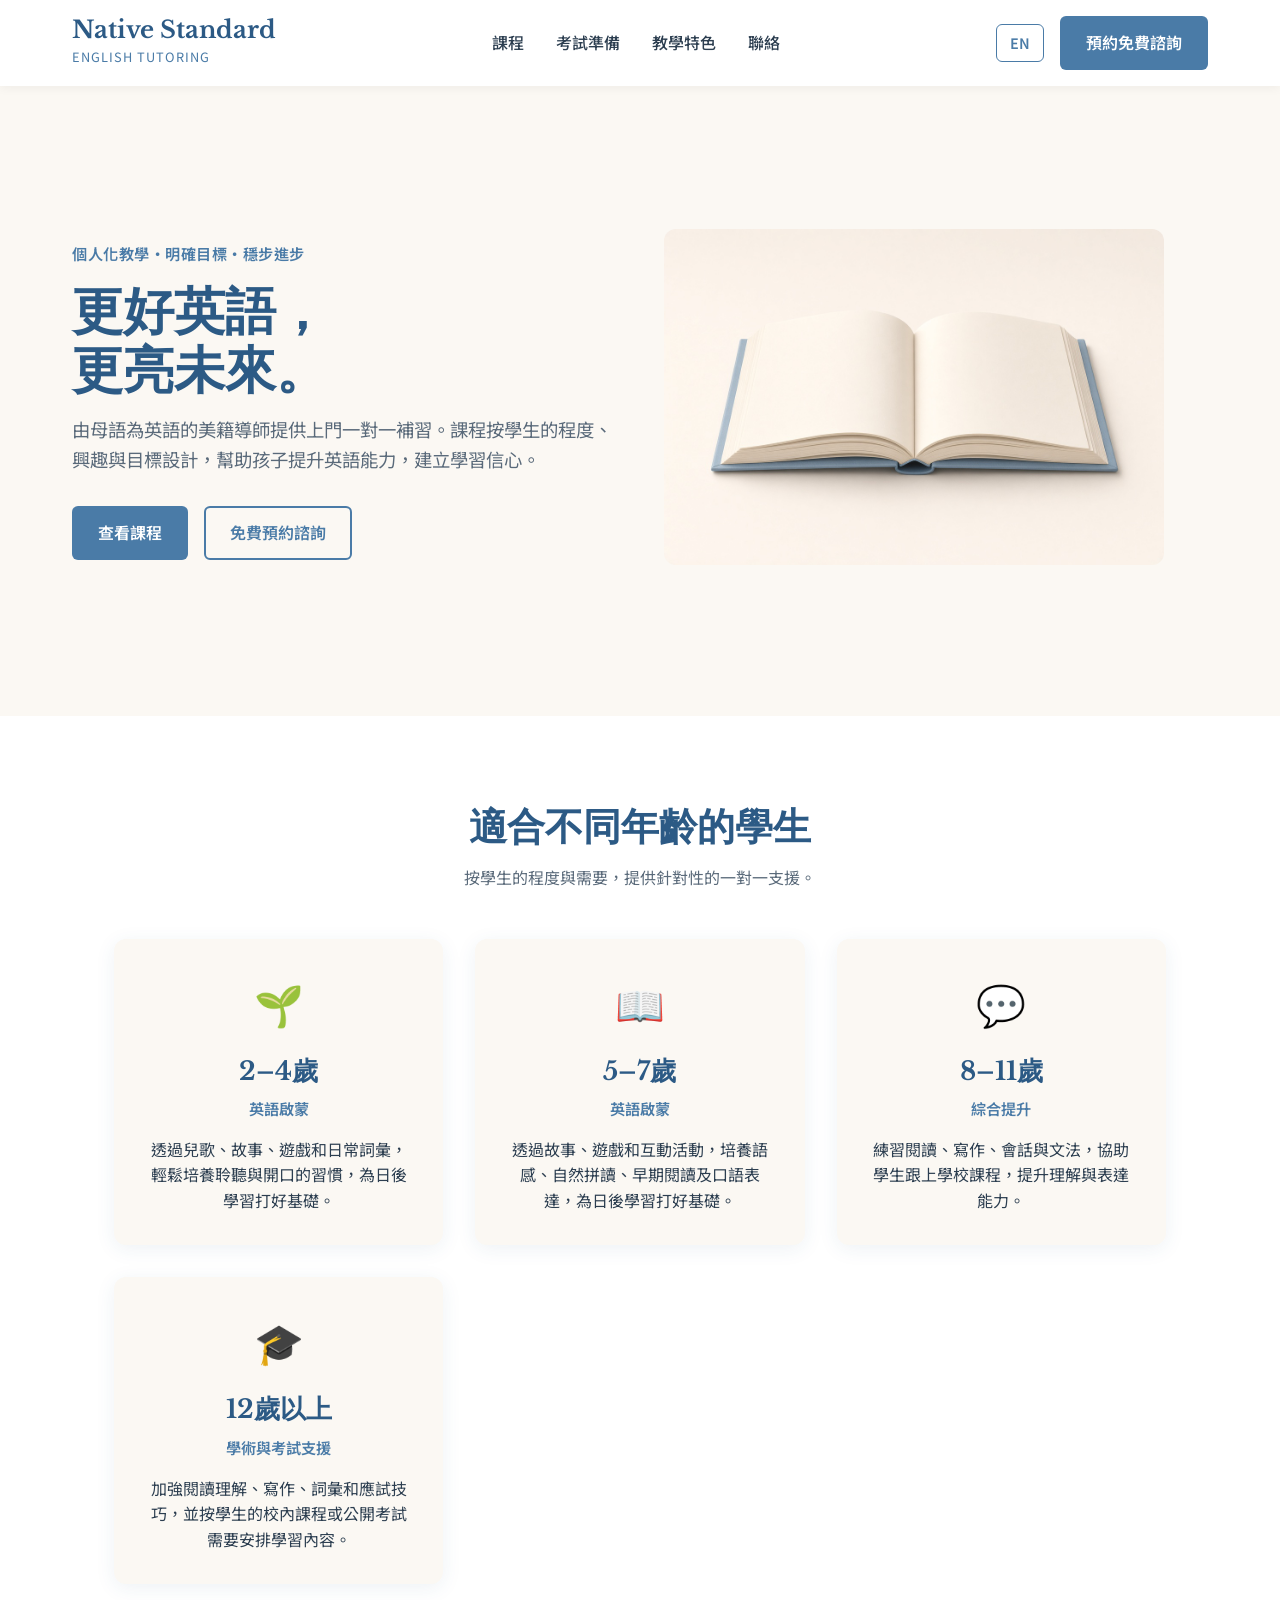
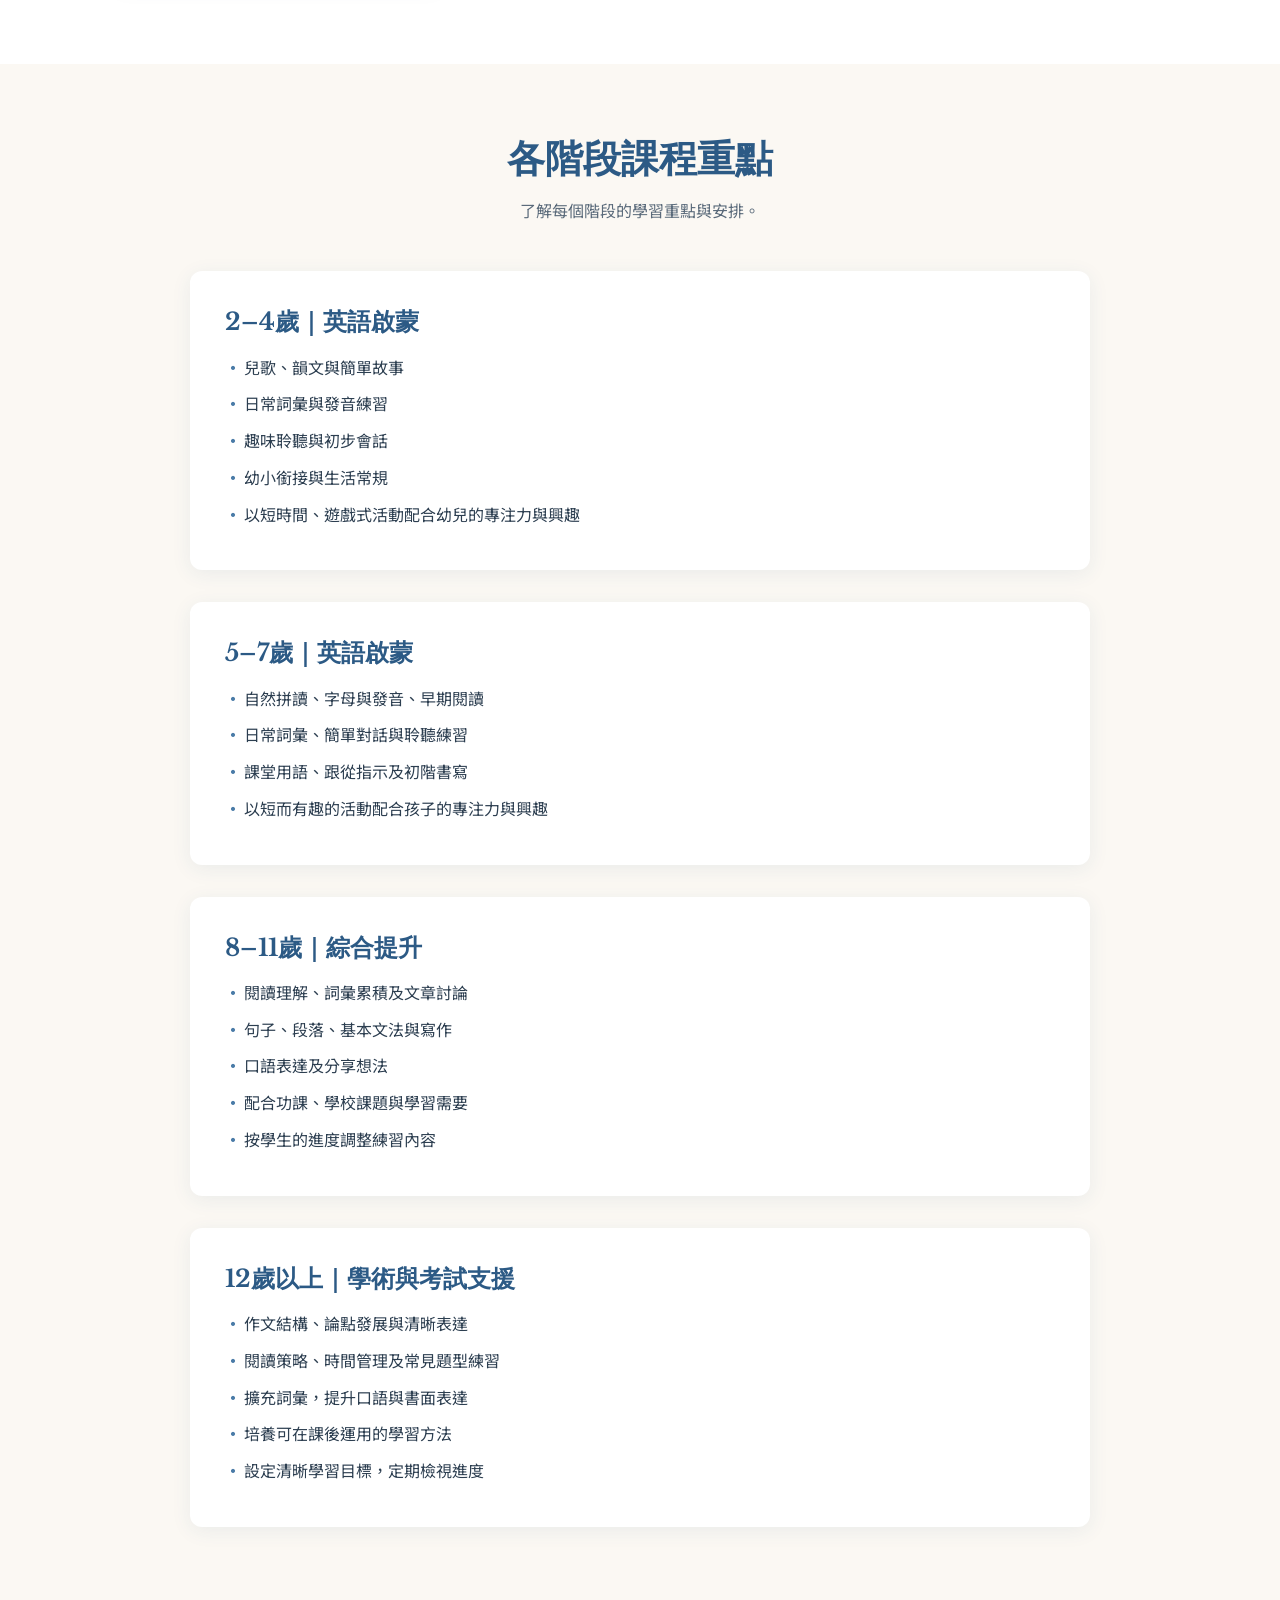
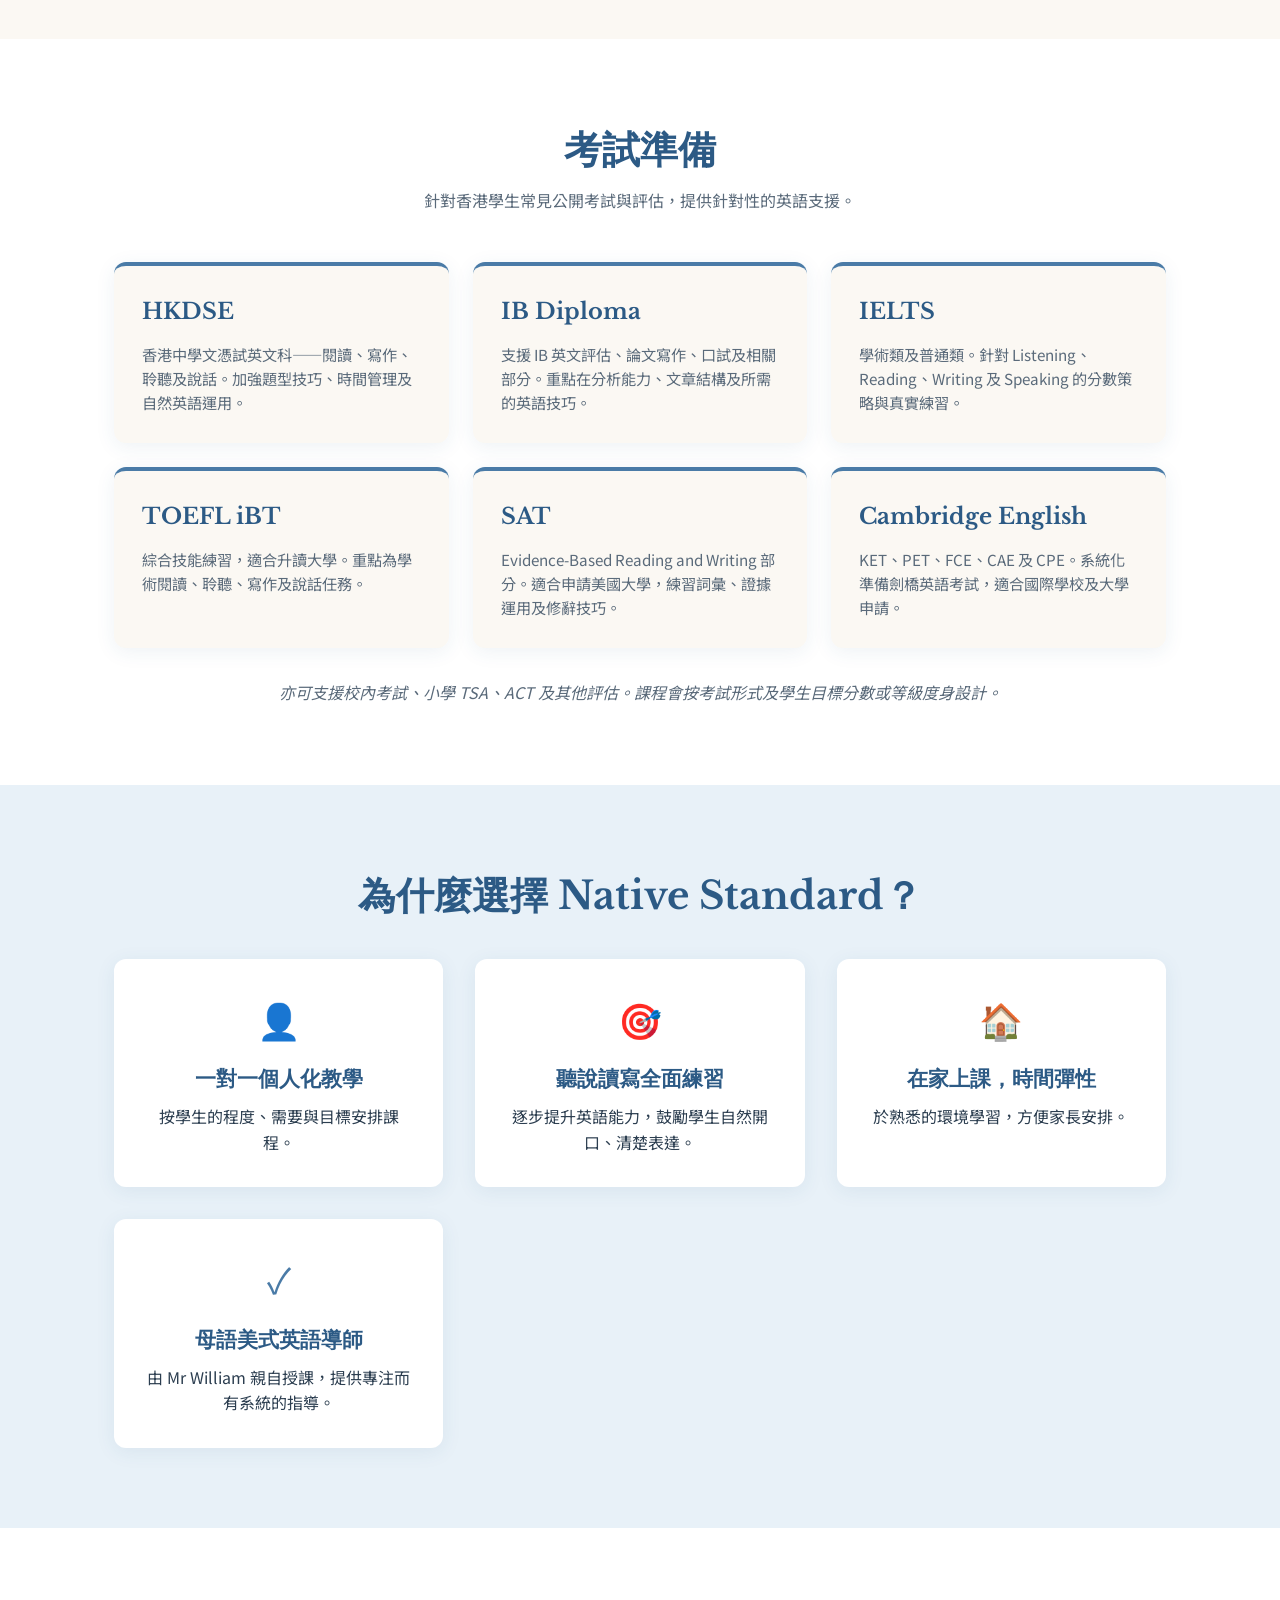
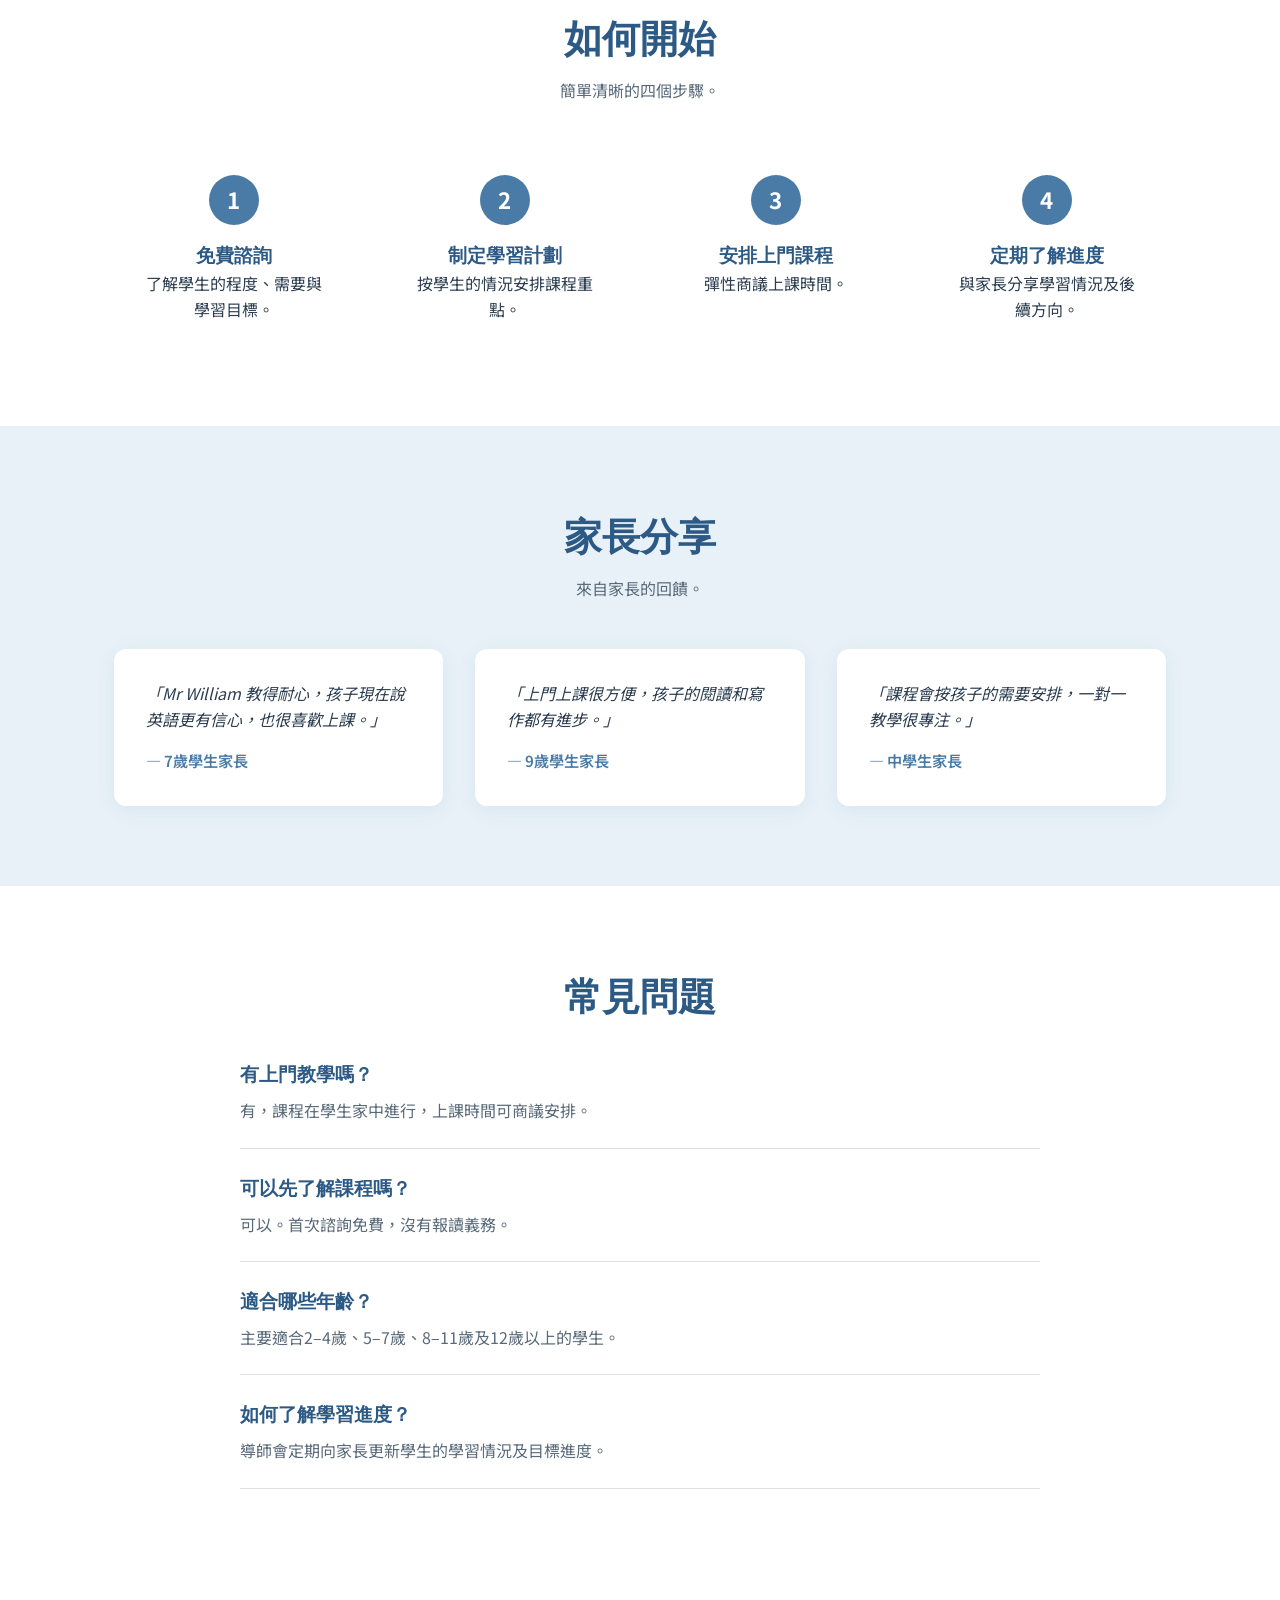
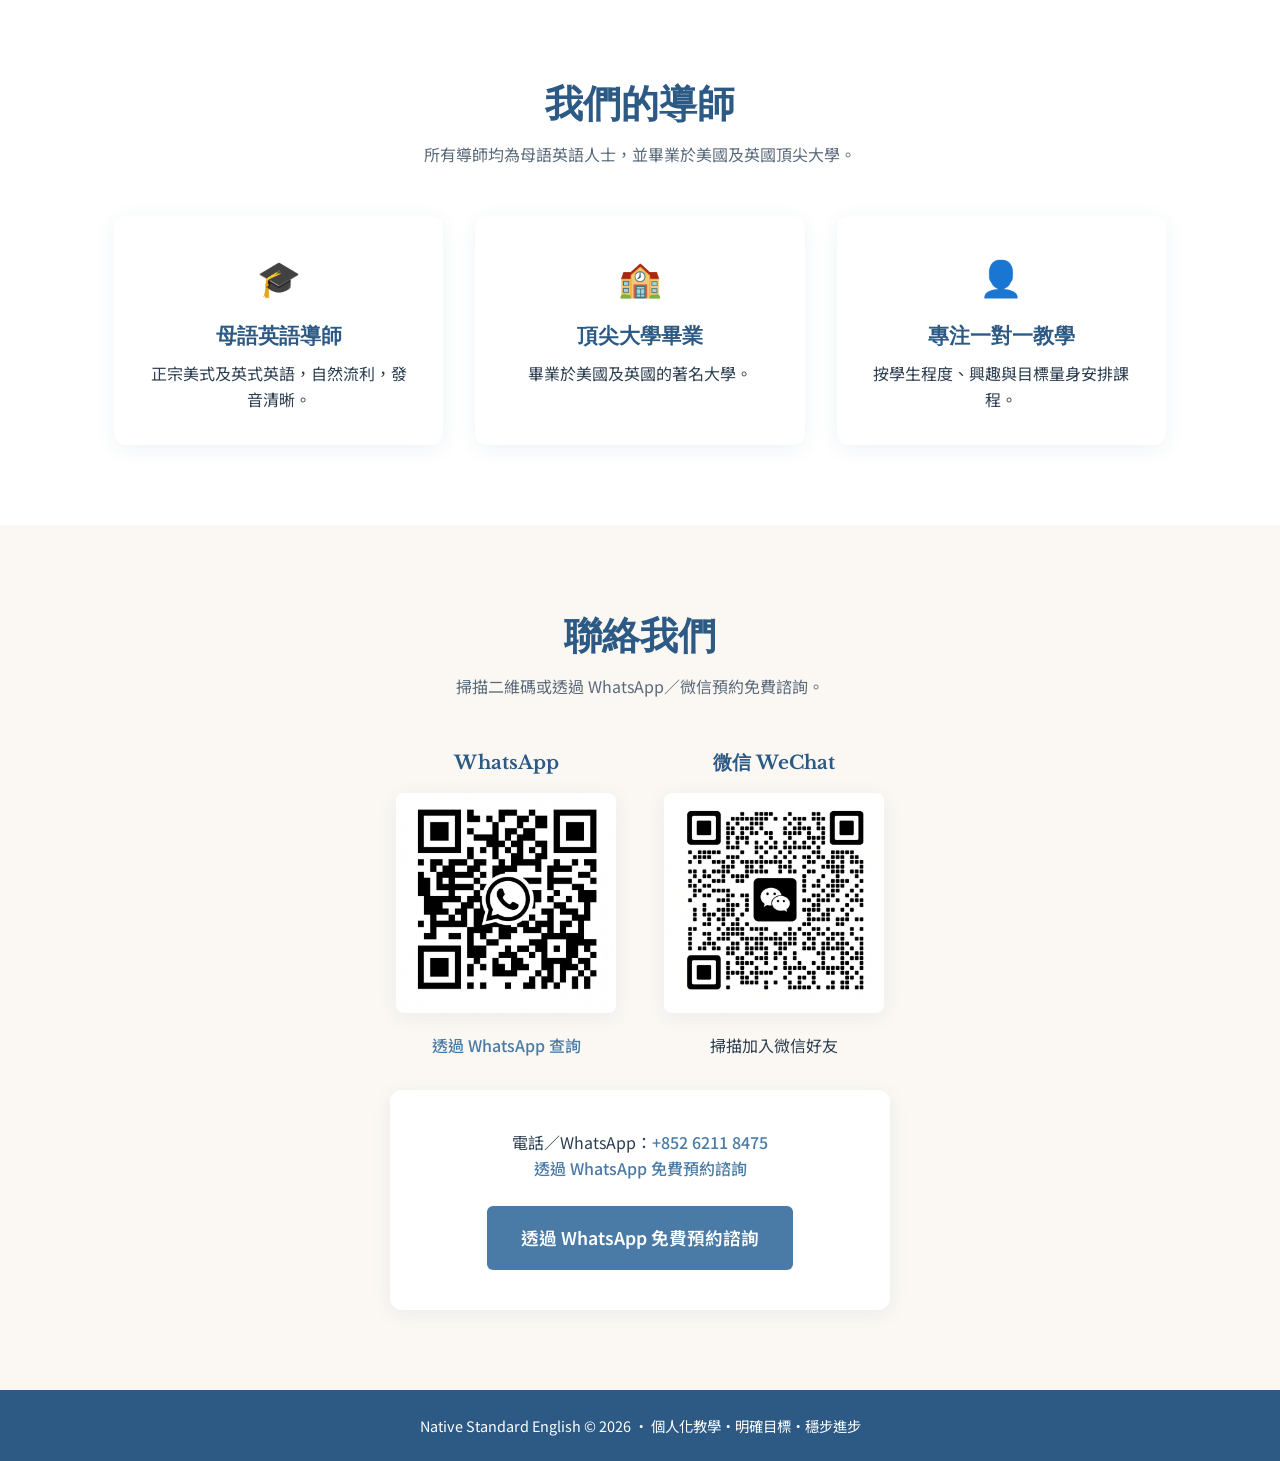
==== commit 422a496c: "website15" ====
--- a/zh.html
+++ b/zh.html
@@ -4,16 +4,7 @@
   <meta charset="UTF-8">
   <meta name="viewport" content="width=device-width, initial-scale=1.0">
   <title>Native Standard English | 個人化英語補習</title>
-  <meta name="description" content="由母語為英語的美籍導師提供個人化一對一英語補習。針對香港學生需要，支援 HKDSE、IB、IELTS、SAT 等考試準備。自信學英語，為未來打好基礎。">
-  <link rel="icon" href="images/favicon.ico" type="image/x-icon">
-  <link rel="apple-touch-icon" href="images/favicon-64.png">
-  <!-- Open Graph / Social -->
-  <meta property="og:title" content="Native Standard English | 個人化英語補習">
-  <meta property="og:description" content="由母語為英語的美籍導師提供上門一對一補習。自信學英語，為未來打好基礎。">
-  <meta property="og:image" content="https://nativestandardenglish.com/images/og-image.jpg">
-  <meta property="og:url" content="https://nativestandardenglish.com/zh.html">
-  <meta property="og:type" content="website">
-  <meta name="twitter:card" content="summary_large_image">
+  <meta name="description" content="Native Standard English – 個人化教學・明確目標・穩步進步。由母語為英語的美籍導師提供上門一對一補習。">
   <link rel="stylesheet" href="styles.css">
   <link rel="preconnect" href="https://fonts.googleapis.com">
   <link rel="preconnect" href="https://fonts.gstatic.com" crossorigin>
@@ -45,7 +36,7 @@
     <section class="hero">
       <div class="hero-content">
         <p class="tagline">個人化教學・明確目標・穩步進步</p>
-        <h2>自信學英語，<br>為未來打好基礎</h2>
+        <h2>更好英語，<br>更亮未來。</h2>
         <p class="hero-text">由母語為英語的美籍導師提供上門一對一補習。課程按學生的程度、興趣與目標設計，幫助孩子提升英語能力，建立學習信心。</p>
         <div class="hero-buttons">
           <a href="#programs" class="btn btn-primary">查看課程</a>
@@ -63,6 +54,12 @@
         <h2>適合不同年齡的學生</h2>
         <p class="section-subtitle">按學生的程度與需要，提供針對性的一對一支援。</p>
         <div class="age-cards">
+          <a href="#detail-2-4" class="age-card">
+            <div class="icon-circle">🌱</div>
+            <h3>2–4歲</h3>
+            <p class="age-label">英語啟蒙</p>
+            <p>透過兒歌、故事、遊戲和日常詞彙，輕鬆培養聆聽與開口的習慣，為日後學習打好基礎。</p>
+          </a>
           <a href="#detail-5-7" class="age-card">
             <div class="icon-circle">📖</div>
             <h3>5–7歲</h3>
@@ -91,6 +88,17 @@
         <h2>各階段課程重點</h2>
         <p class="section-subtitle">了解每個階段的學習重點與安排。</p>
         
+        <div class="detail-block" id="detail-2-4">
+          <h3>2–4歲｜英語啟蒙</h3>
+          <ul>
+            <li>兒歌、韻文與簡單故事</li>
+            <li>日常詞彙與發音練習</li>
+            <li>趣味聆聽與初步會話</li>
+            <li>幼小銜接與生活常規</li>
+            <li>以短時間、遊戲式活動配合幼兒的專注力與興趣</li>
+          </ul>
+        </div>
+
         <div class="detail-block" id="detail-5-7">
           <h3>5–7歲｜英語啟蒙</h3>
           <ul>
@@ -258,7 +266,7 @@
           </div>
           <div class="faq-item">
             <h3>適合哪些年齡？</h3>
-            <p>主要適合5–7歲、8–11歲及12歲以上的學生。</p>
+            <p>主要適合2–4歲、5–7歲、8–11歲及12歲以上的學生。</p>
           </div>
           <div class="faq-item">
             <h3>如何了解學習進度？</h3>
@@ -271,26 +279,25 @@
     <!-- Teachers -->
     <section id="teachers" class="teachers">
       <div class="container">
-        <h2>認識導師：Mr William</h2>
-        <p class="section-subtitle">Mr William 是母語為英語的美籍導師，提供香港上門一對一英語補習。課程會按學生的程度、興趣與學習目標設計，涵蓋英語啟蒙、學校課程支援及考試準備。</p>
+        <h2>我們的導師</h2>
+        <p class="section-subtitle">所有導師均為母語英語人士，並畢業於美國及英國頂尖大學。</p>
         <div class="features">
           <div class="feature">
             <div class="feature-icon">🎓</div>
-            <h3>母語美式英語</h3>
-            <p>正宗美式英語，自然流利，發音清晰。</p>
+            <h3>母語英語導師</h3>
+            <p>正宗美式及英式英語，自然流利，發音清晰。</p>
+          </div>
+          <div class="feature">
+            <div class="feature-icon">🏫</div>
+            <h3>頂尖大學畢業</h3>
+            <p>畢業於美國及英國的著名大學。</p>
           </div>
           <div class="feature">
             <div class="feature-icon">👤</div>
-            <h3>個人化教學</h3>
+            <h3>專注一對一教學</h3>
             <p>按學生程度、興趣與目標量身安排課程。</p>
           </div>
-          <div class="feature">
-            <div class="feature-icon">🏠</div>
-            <h3>上門授課</h3>
-            <p>於熟悉的環境學習，方便家長安排。</p>
-          </div>
-        </div>
-        <p style="margin-top: 1.5rem; text-align: center;">教學方式：個人化、彈性安排、定期回饋<br>服務地區：香港（上門授課）</p>
+        </div>
       </div>
     </section>
 
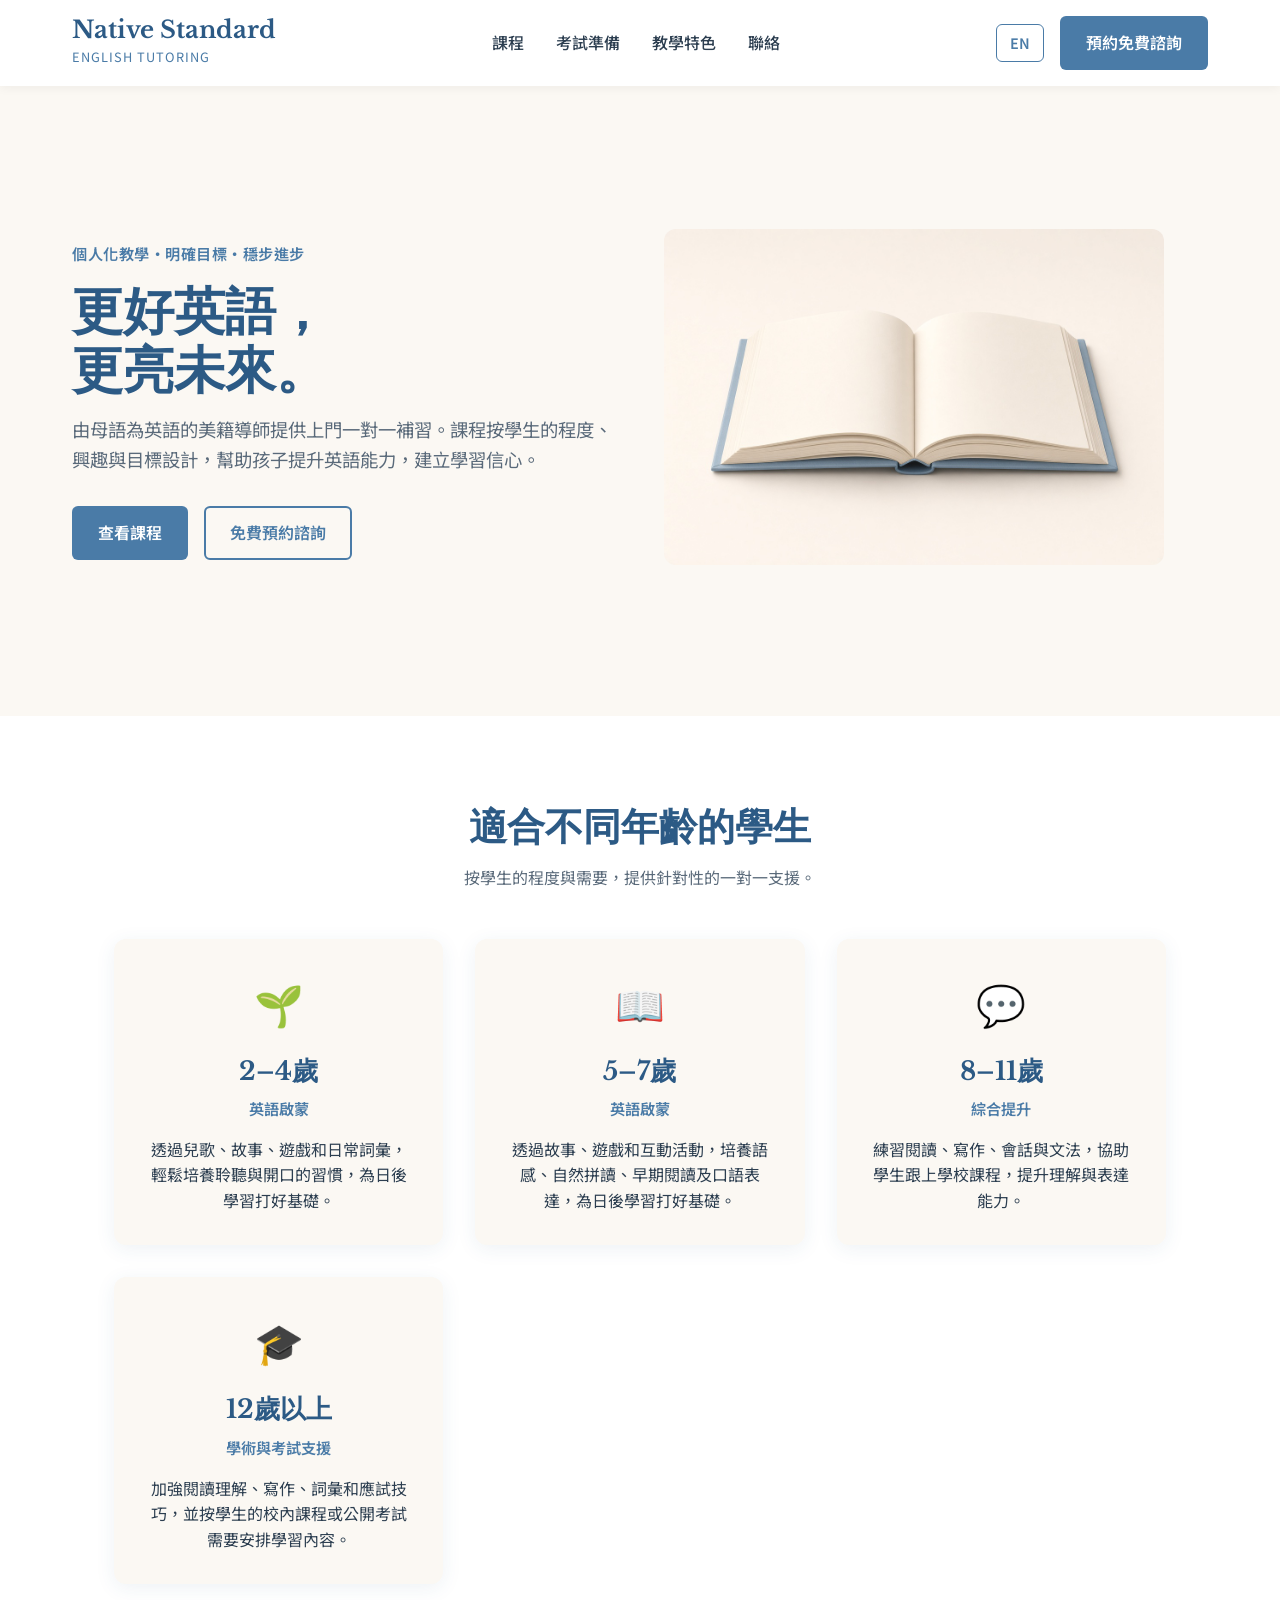
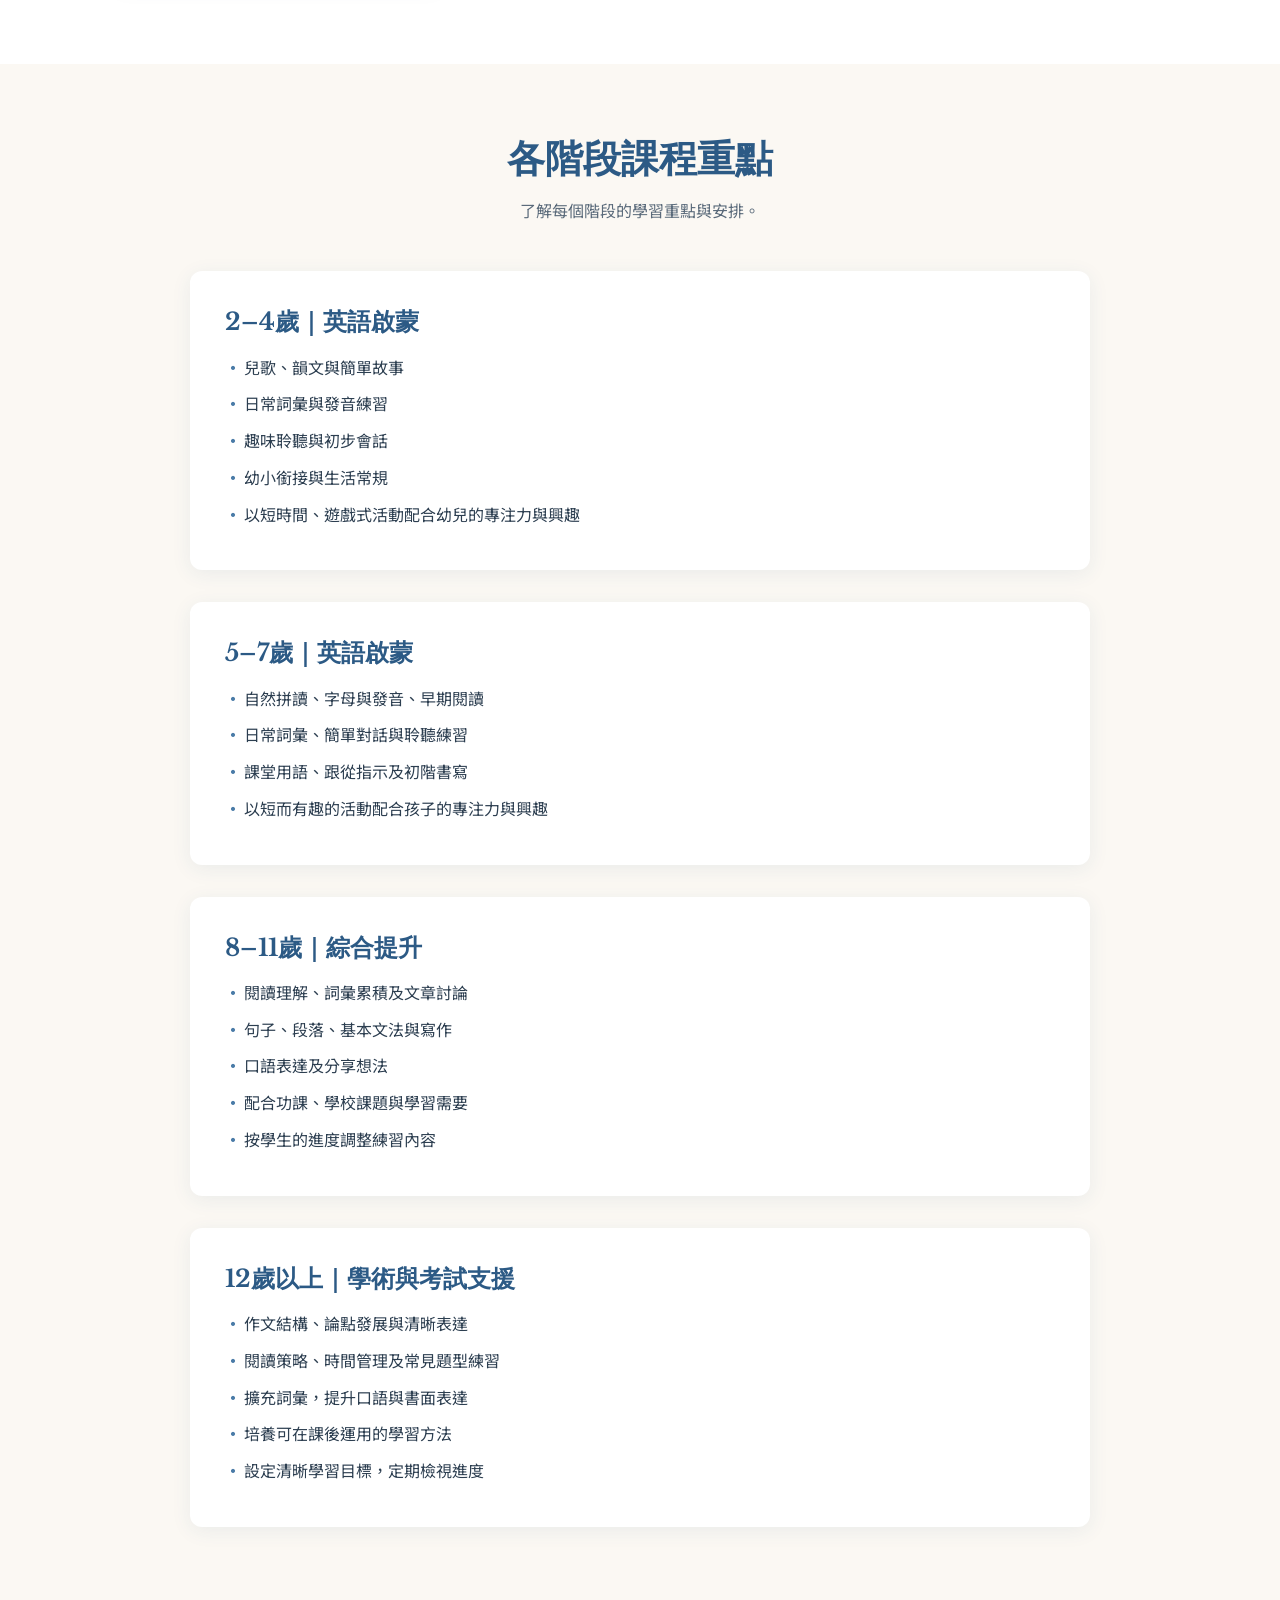
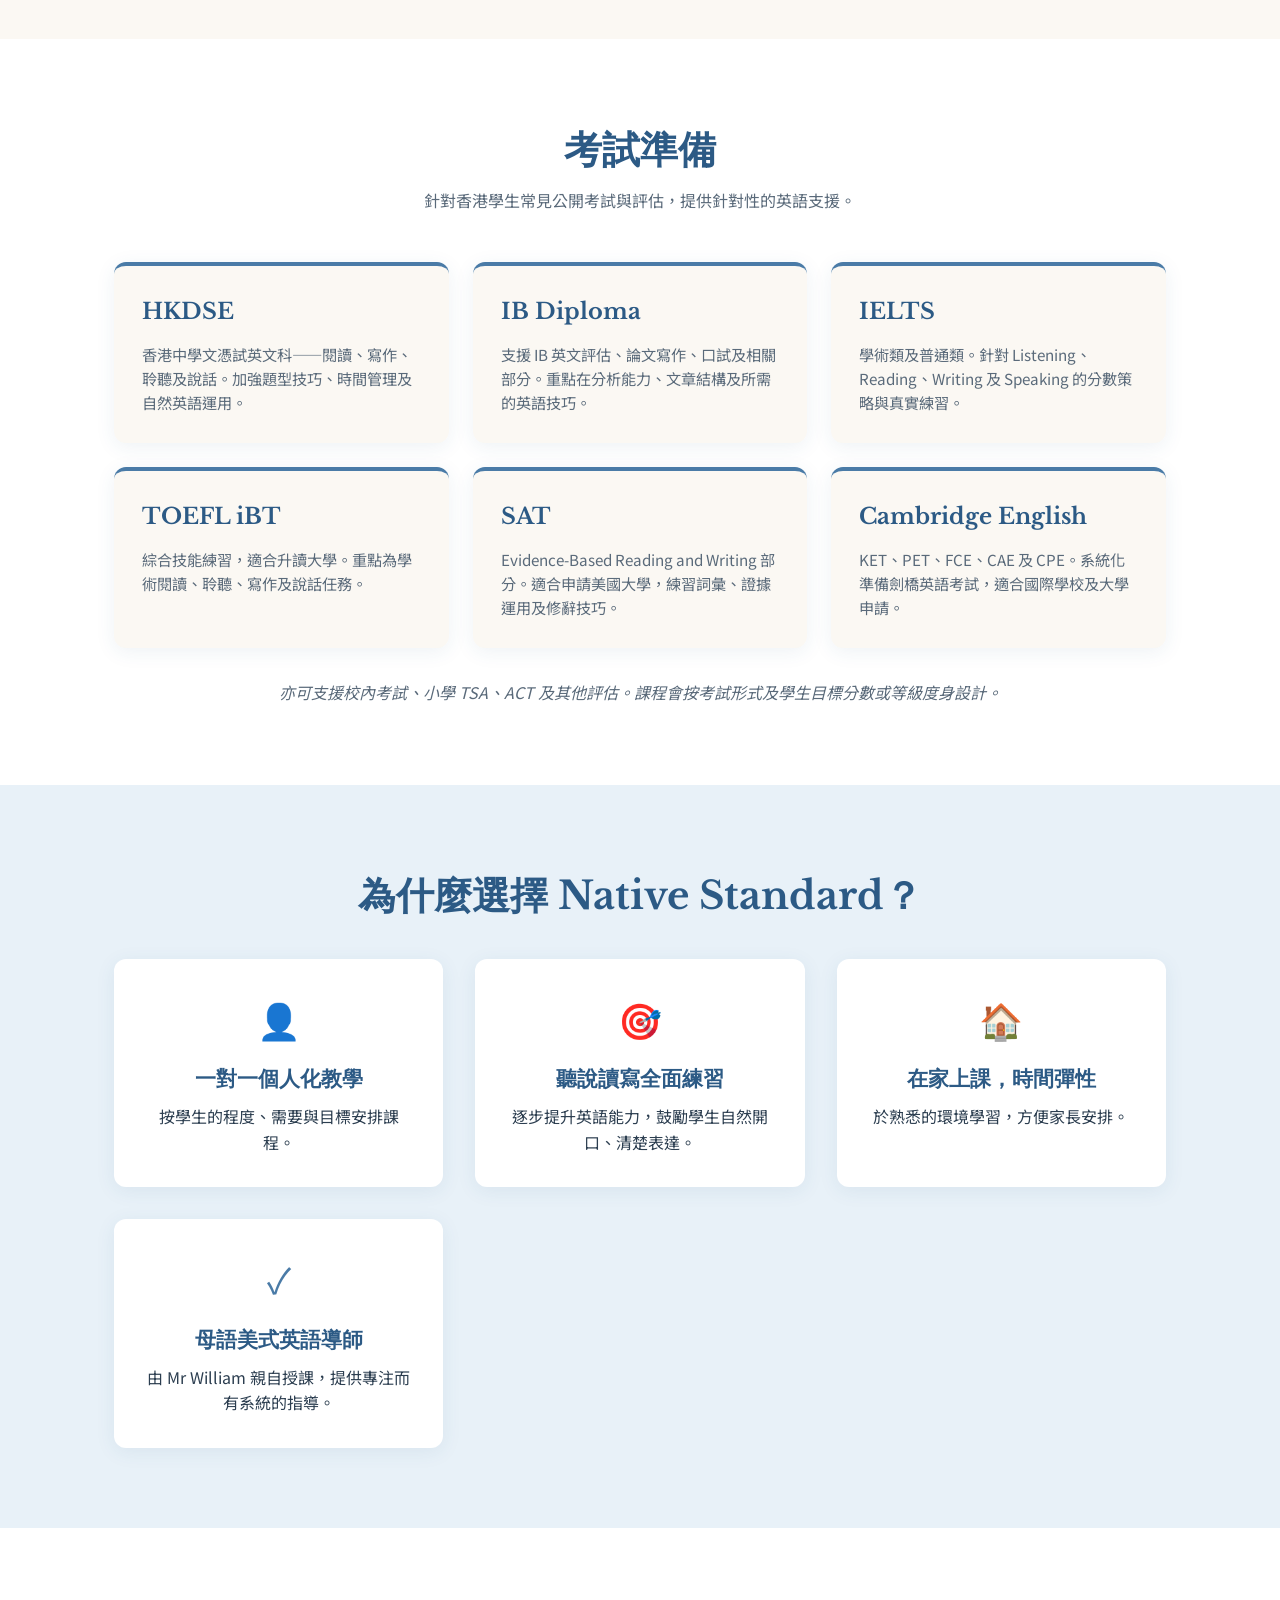
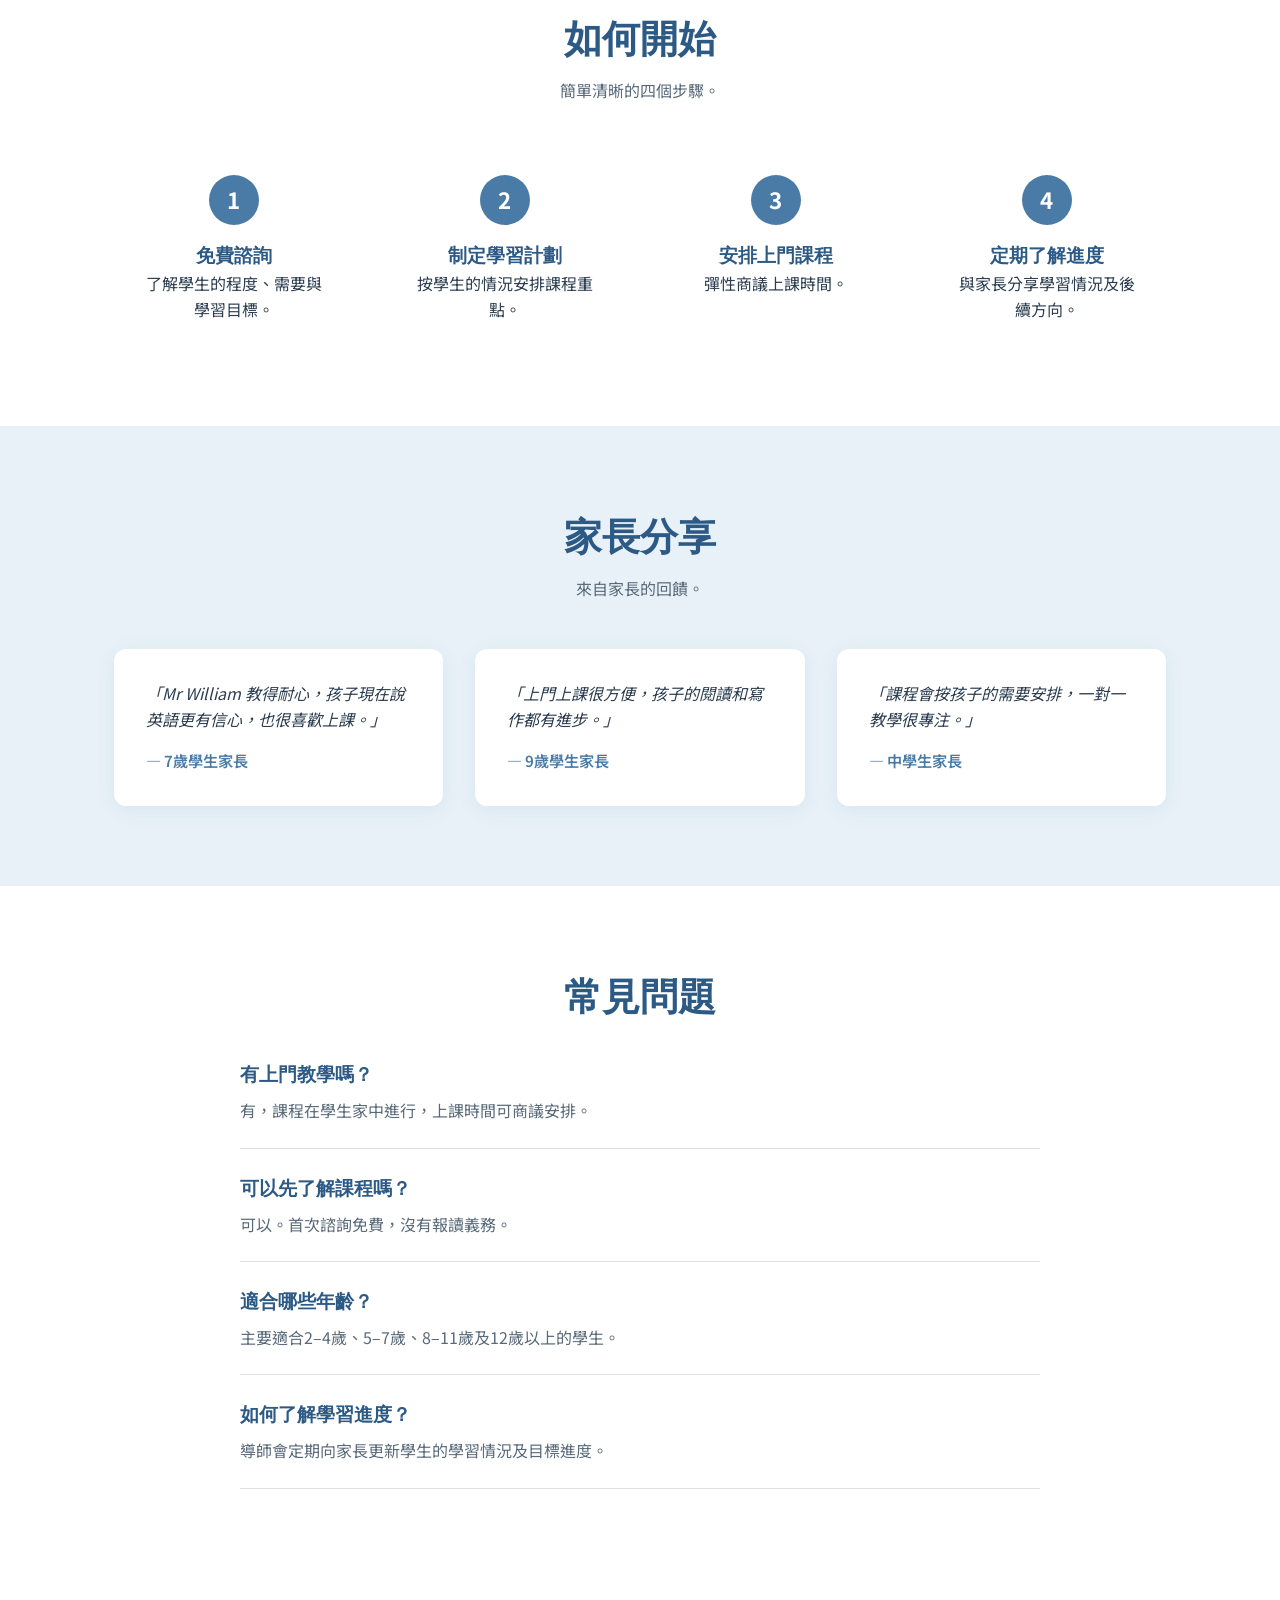
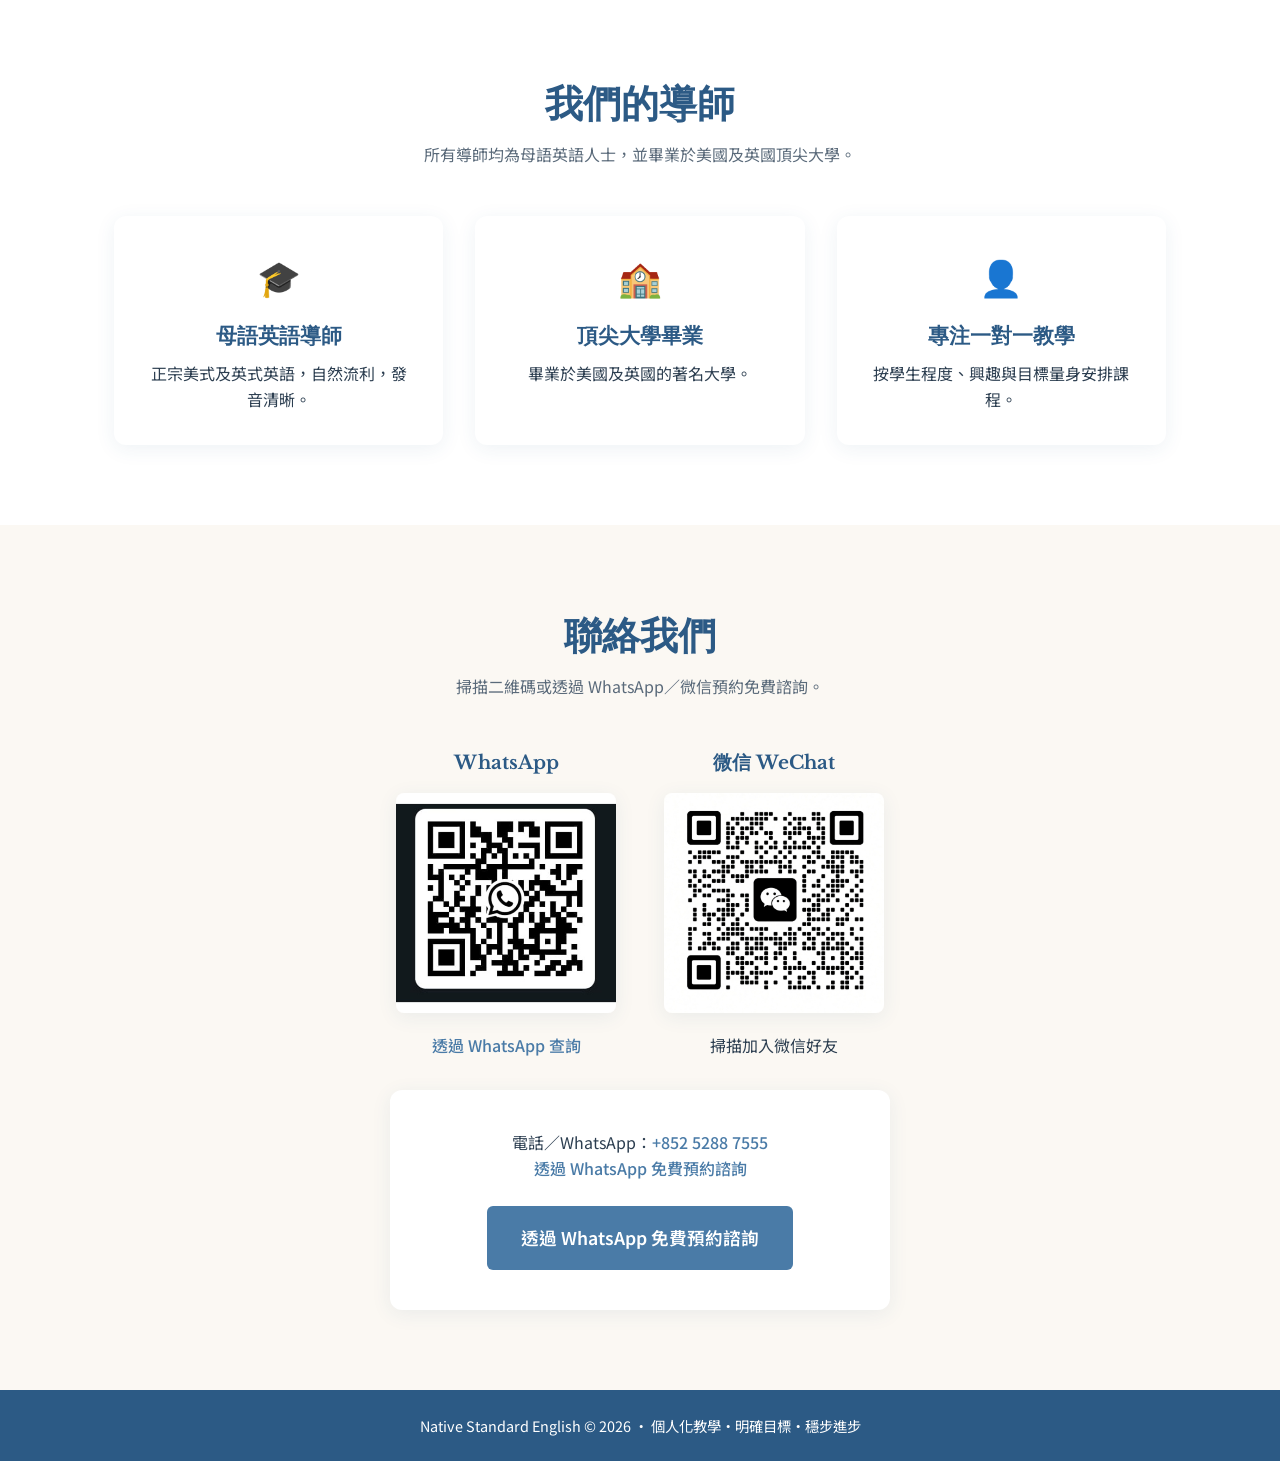
==== commit 56c4c180: "new qr" ====
--- a/zh.html
+++ b/zh.html
@@ -3,12 +3,50 @@
 <head>
   <meta charset="UTF-8">
   <meta name="viewport" content="width=device-width, initial-scale=1.0">
-  <title>Native Standard English | 個人化英語補習</title>
-  <meta name="description" content="Native Standard English – 個人化教學・明確目標・穩步進步。由母語為英語的美籍導師提供上門一對一補習。">
+  <title>Native Standard English | 香港上門一對一英語補習</title>
+  <meta name="description" content="由母語為英語的美籍導師提供香港上門一對一英語補習。適合2–18歲，涵蓋英語啟蒙、學校課程支援、IELTS、HKDSE及IB考試準備。">
+  <meta name="keywords" content="香港英語補習, 上門英語補習, IELTS補習, HKDSE英文, IB英文, 母語英語導師">
+  <link rel="canonical" href="https://nativestandardenglish.com/zh.html">
+  
+  <!-- Open Graph -->
+  <meta property="og:title" content="Native Standard English | 香港上門一對一英語補習">
+  <meta property="og:description" content="由母語為英語的美籍導師提供香港上門一對一英語補習。適合2–18歲，涵蓋英語啟蒙、學校課程支援及考試準備。">
+  <meta property="og:type" content="website">
+  <meta property="og:url" content="https://nativestandardenglish.com/zh.html">
+  <meta property="og:image" content="https://nativestandardenglish.com/images/hero-book.jpg">
+  <meta property="og:locale" content="zh_HK">
+  
+  <!-- Twitter -->
+  <meta name="twitter:card" content="summary_large_image">
+  <meta name="twitter:title" content="Native Standard English | 香港上門一對一英語補習">
+  <meta name="twitter:description" content="由母語為英語的美籍導師提供香港上門一對一英語補習。適合2–18歲。">
+  <meta name="twitter:image" content="https://nativestandardenglish.com/images/hero-book.jpg">
+  
   <link rel="stylesheet" href="styles.css">
   <link rel="preconnect" href="https://fonts.googleapis.com">
   <link rel="preconnect" href="https://fonts.gstatic.com" crossorigin>
   <link href="https://fonts.googleapis.com/css2?family=Libre+Baskerville:ital,wght@0,400;0,700;1,400&family=Noto+Sans+TC:wght@400;500;700&display=swap" rel="stylesheet">
+  
+  <!-- Schema.org -->
+  <script type="application/ld+json">
+  {
+    "@context": "https://schema.org",
+    "@type": "EducationalOrganization",
+    "name": "Native Standard English",
+    "description": "由母語為英語的美籍導師提供香港上門一對一英語補習。",
+    "url": "https://nativestandardenglish.com/zh.html",
+    "telephone": "+85252887555",
+    "areaServed": "Hong Kong",
+    "address": {
+      "@type": "PostalAddress",
+      "addressLocality": "Hong Kong",
+      "addressCountry": "HK"
+    },
+    "sameAs": [
+      "https://wa.me/85252887555"
+    ]
+  }
+  </script>
 </head>
 <body>
   <header>
@@ -25,7 +63,7 @@
       </ul>
       <div class="nav-actions">
         <a href="index.html" class="lang-switch">EN</a>
-        <a href="https://wa.me/85262118475" class="btn btn-primary nav-btn" target="_blank">預約免費諮詢</a>
+        <a href="https://wa.me/85252887555" class="btn btn-primary nav-btn" target="_blank">預約免費諮詢</a>
       </div>
       <button class="menu-toggle" aria-label="Toggle menu">☰</button>
     </nav>
@@ -40,7 +78,7 @@
         <p class="hero-text">由母語為英語的美籍導師提供上門一對一補習。課程按學生的程度、興趣與目標設計，幫助孩子提升英語能力，建立學習信心。</p>
         <div class="hero-buttons">
           <a href="#programs" class="btn btn-primary">查看課程</a>
-          <a href="https://wa.me/85262118475" class="btn btn-outline" target="_blank">免費預約諮詢</a>
+          <a href="https://wa.me/85252887555" class="btn btn-outline" target="_blank">免費預約諮詢</a>
         </div>
       </div>
       <div class="hero-image">
@@ -310,7 +348,7 @@
           <div class="qr-item">
             <h3>WhatsApp</h3>
             <img src="images/whatsapp-qr.jpg" alt="WhatsApp QR Code">
-            <p><a href="https://wa.me/85262118475" target="_blank">透過 WhatsApp 查詢</a></p>
+            <p><a href="https://wa.me/85252887555" target="_blank">透過 WhatsApp 查詢</a></p>
           </div>
           <div class="qr-item">
             <h3>微信 WeChat</h3>
@@ -320,10 +358,10 @@
         </div>
         <div class="contact-box" style="margin-top: 2rem;">
           <div class="contact-info">
-            <p>電話／WhatsApp：<a href="tel:+85262118475">+852 6211 8475</a></p>
-            <p><a href="https://wa.me/85262118475" target="_blank">透過 WhatsApp 免費預約諮詢</a></p>
-          </div>
-          <a href="https://wa.me/85262118475" class="btn btn-primary btn-large" target="_blank">透過 WhatsApp 免費預約諮詢</a>
+            <p>電話／WhatsApp：<a href="tel:+85252887555">+852 5288 7555</a></p>
+            <p><a href="https://wa.me/85252887555" target="_blank">透過 WhatsApp 免費預約諮詢</a></p>
+          </div>
+          <a href="https://wa.me/85252887555" class="btn btn-primary btn-large" target="_blank">透過 WhatsApp 免費預約諮詢</a>
         </div>
       </div>
     </section>
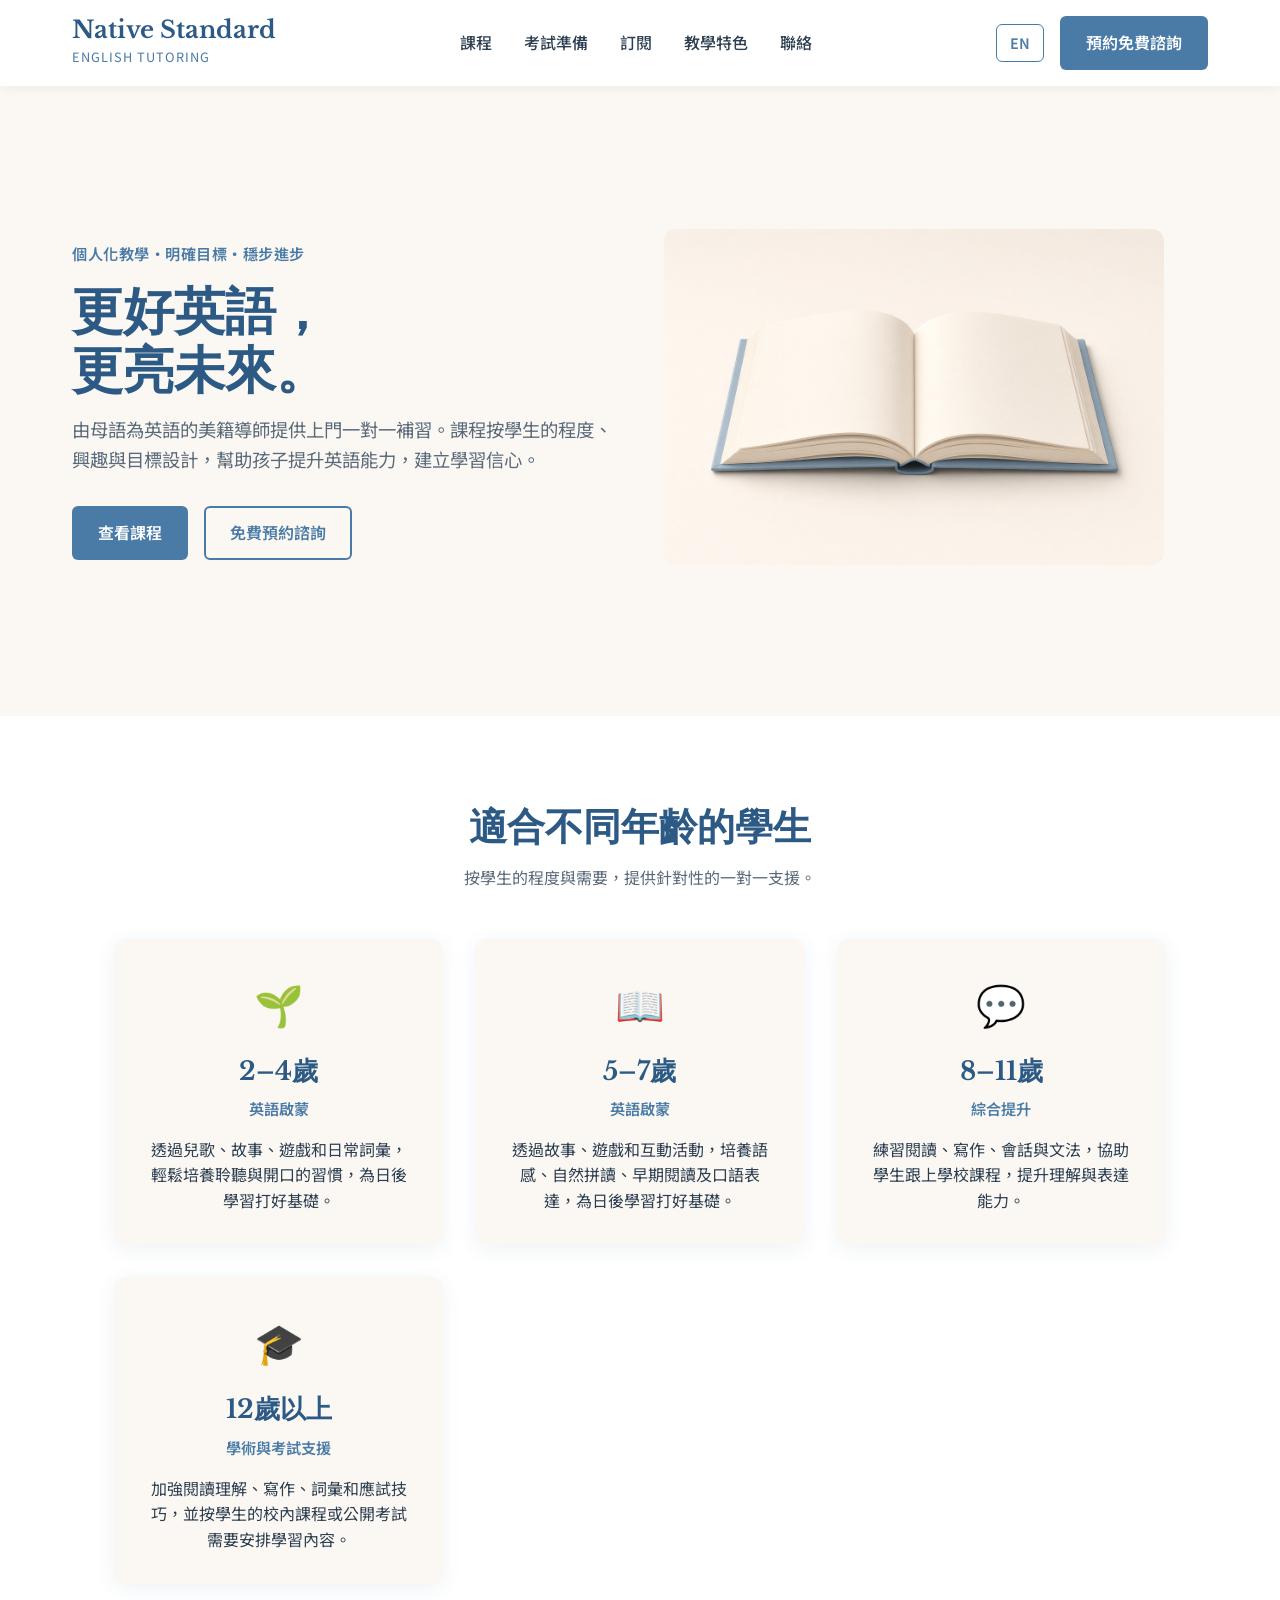
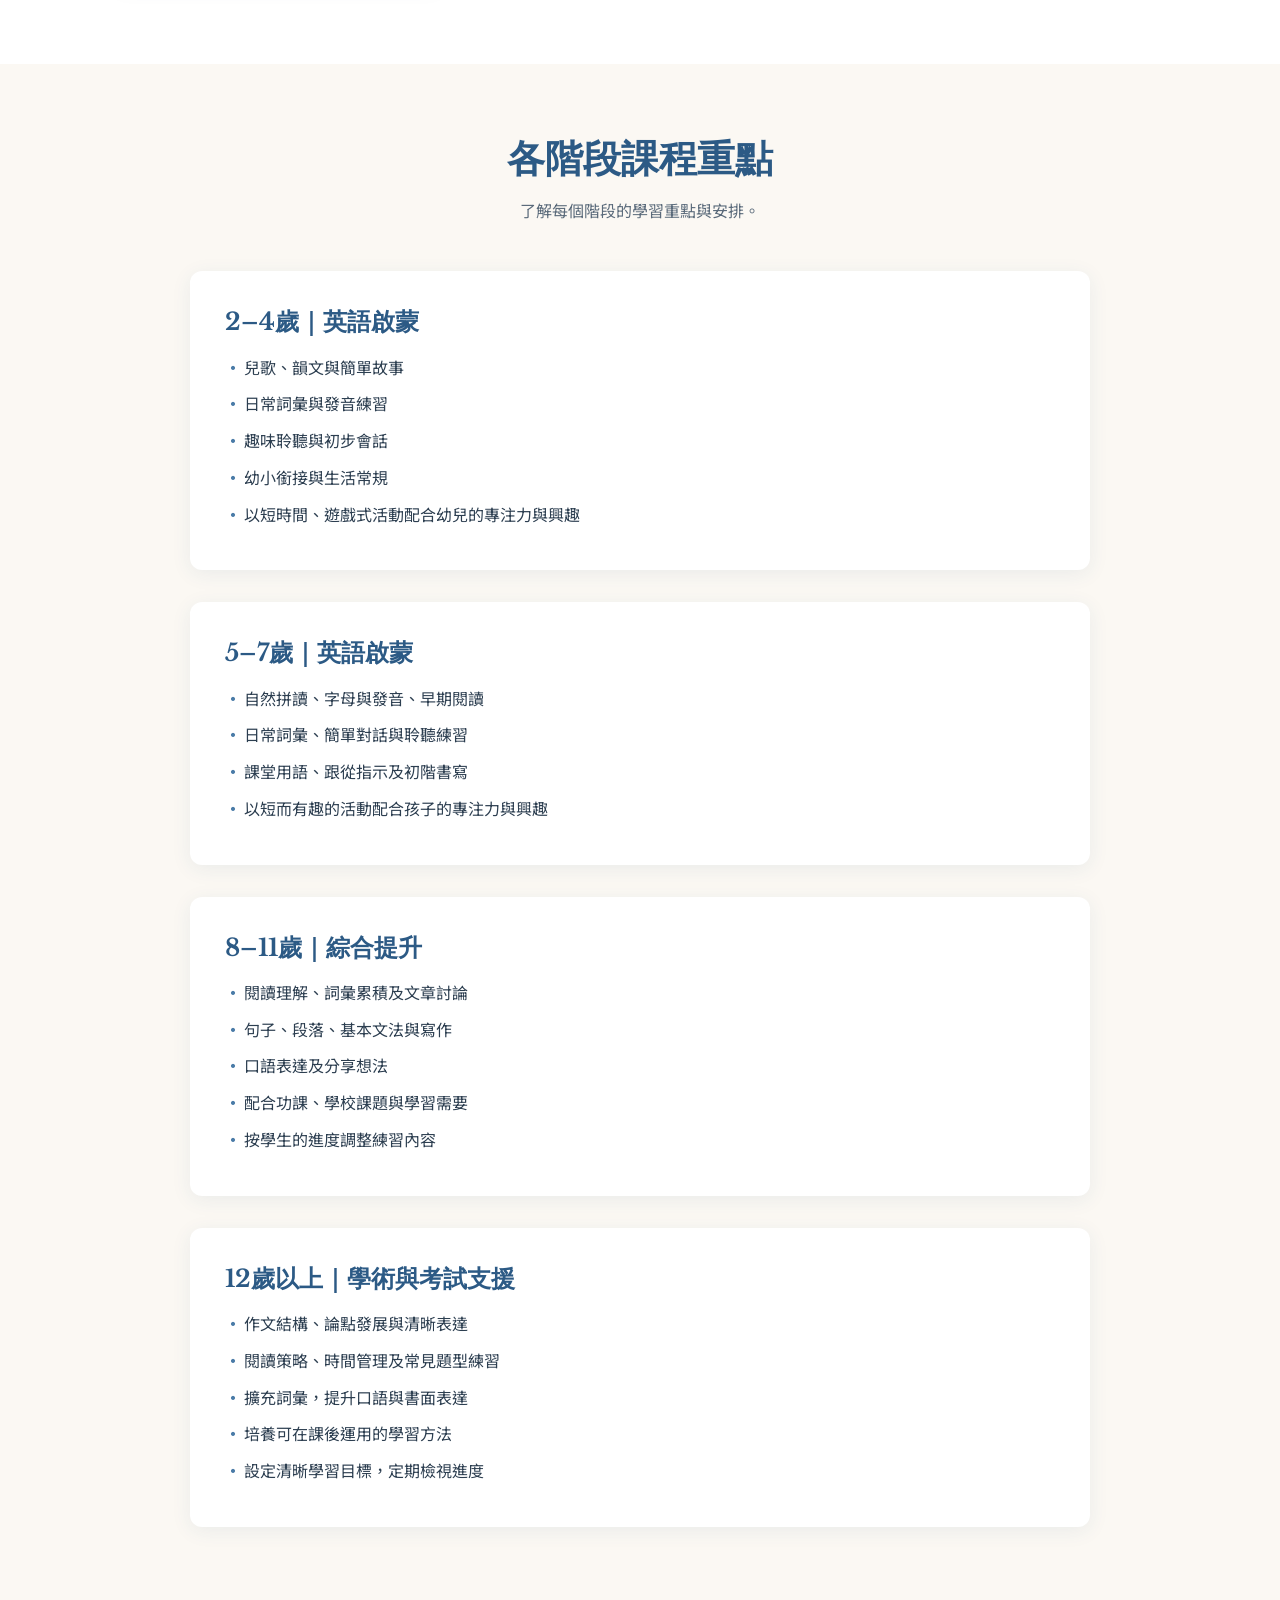
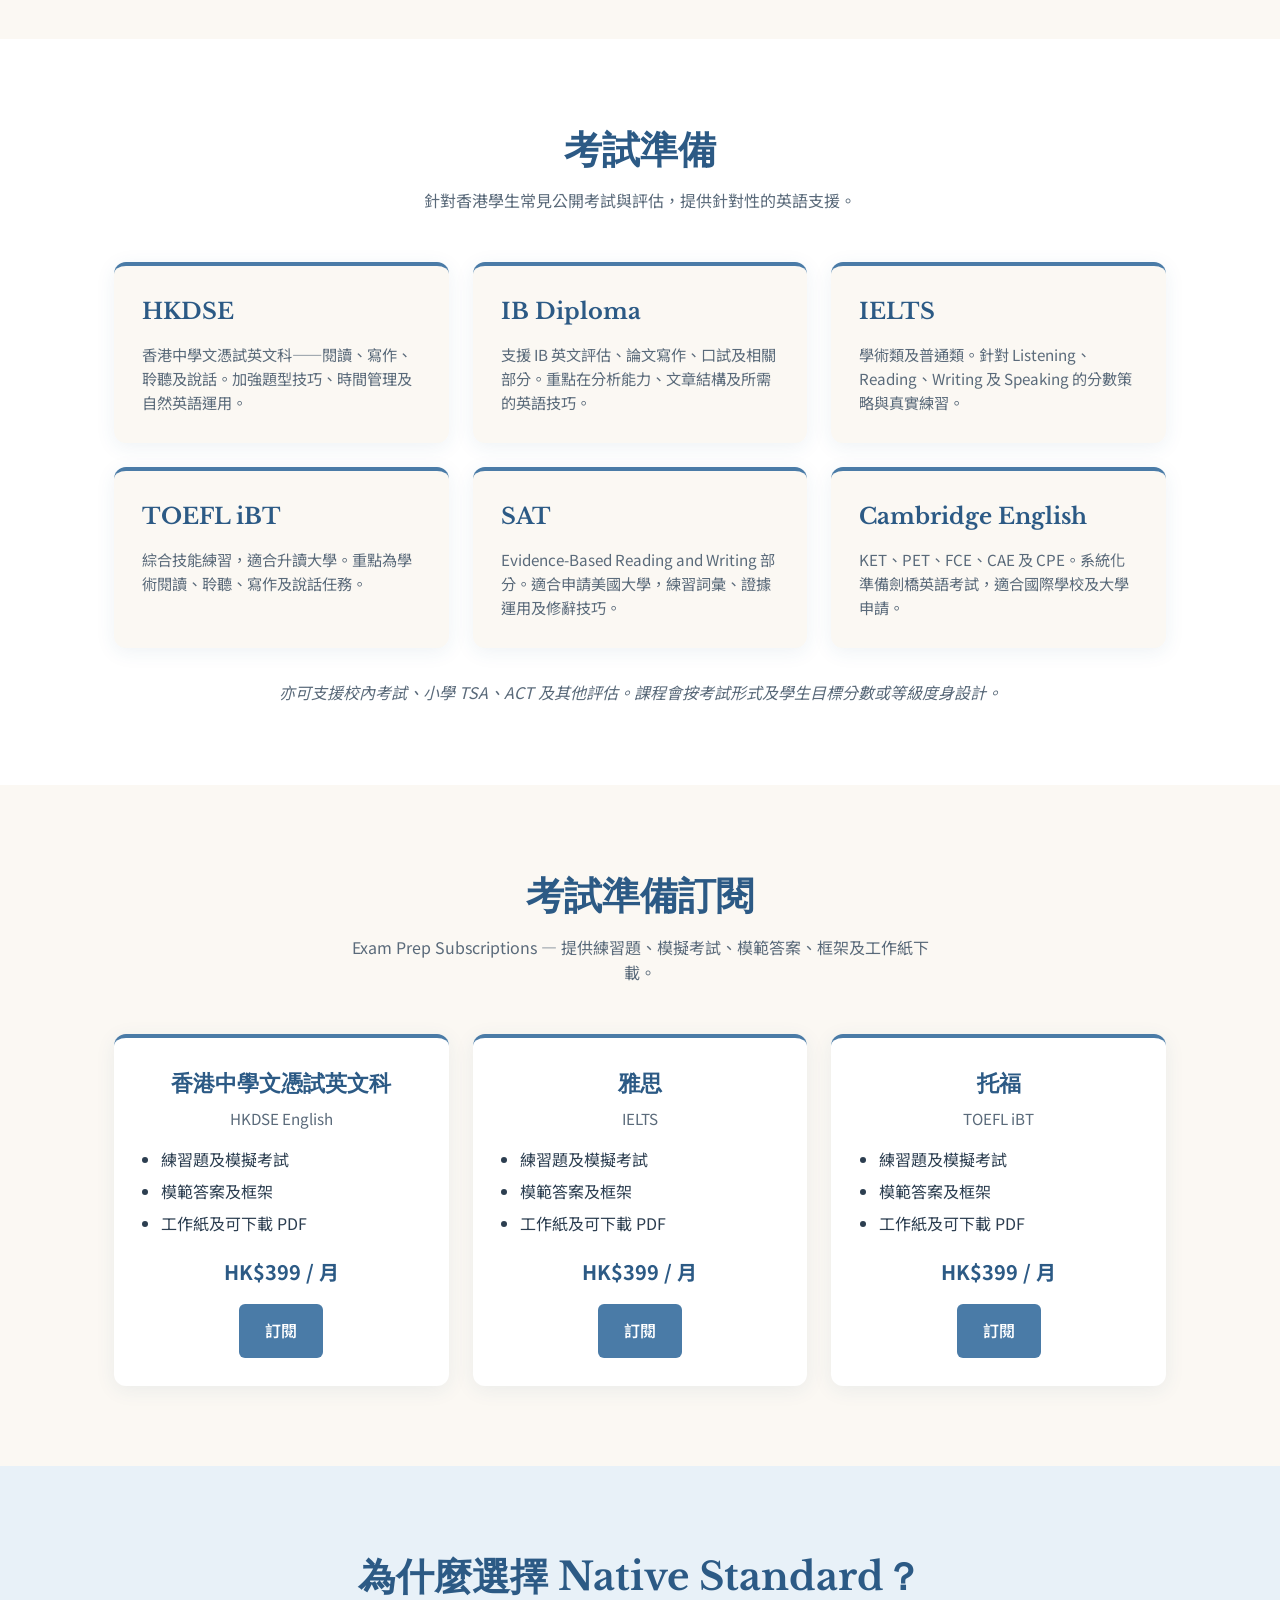
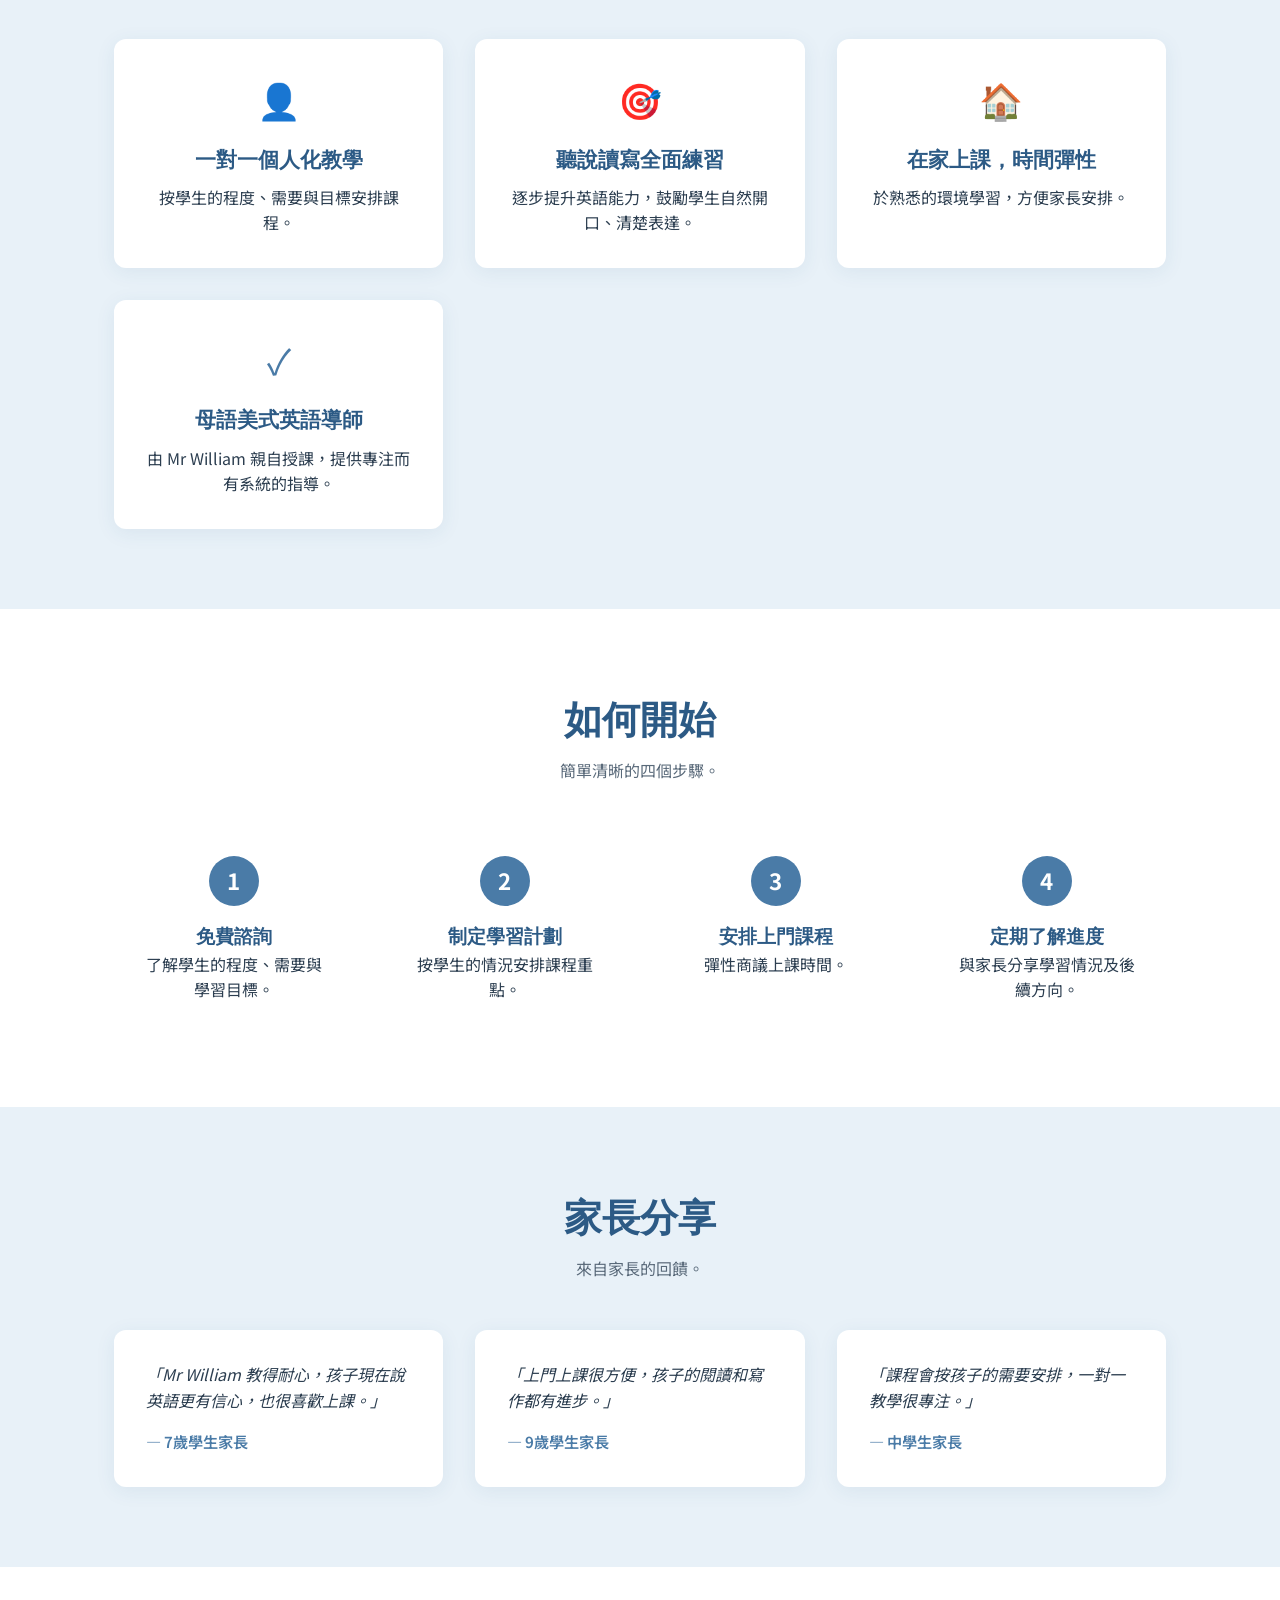
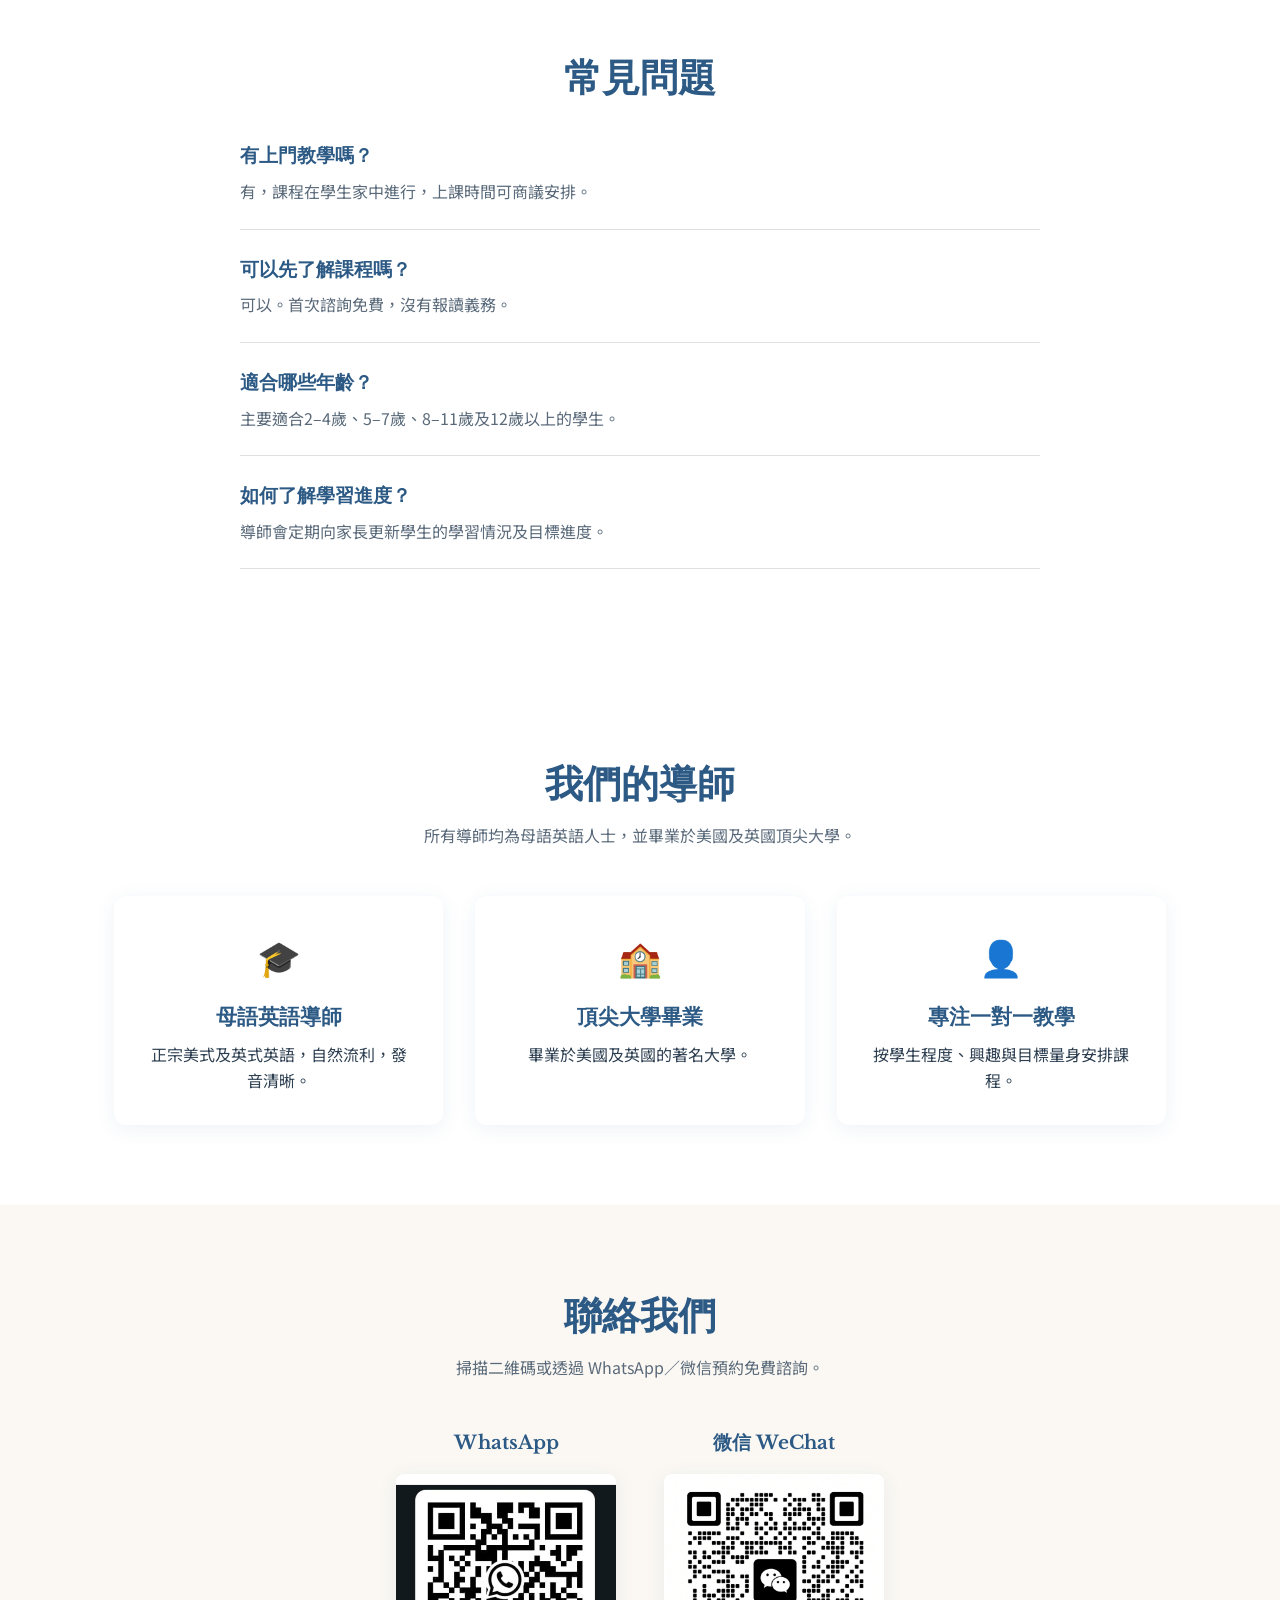
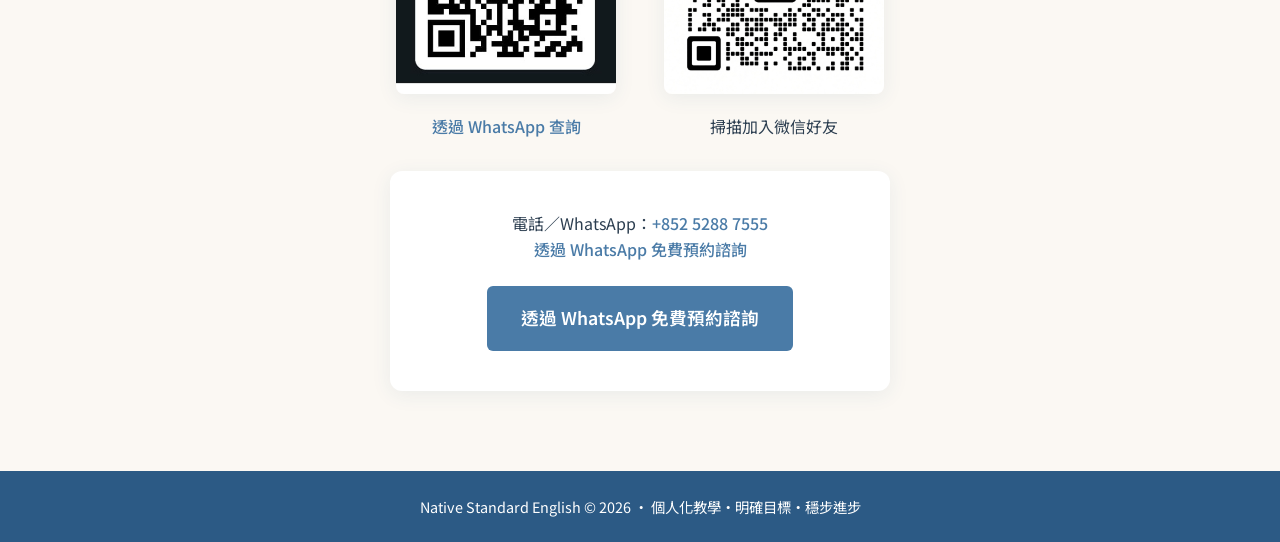
==== commit 84b33415: "subscription update" ====
--- a/zh.html
+++ b/zh.html
@@ -58,6 +58,7 @@
       <ul class="nav-links">
         <li><a href="#programs">課程</a></li>
         <li><a href="#test-prep">考試準備</a></li>
+        <li><a href="#subscriptions">訂閱</a></li>
         <li><a href="#approach">教學特色</a></li>
         <li><a href="#contact">聯絡</a></li>
       </ul>
@@ -206,6 +207,49 @@
       </div>
     </section>
 
+    <!-- Subscriptions -->
+    <section id="subscriptions" class="subscriptions">
+      <div class="container">
+        <h2>考試準備訂閱</h2>
+        <p class="section-subtitle">Exam Prep Subscriptions — 提供練習題、模擬考試、模範答案、框架及工作紙下載。</p>
+        <div class="sub-grid">
+          <div class="sub-card">
+            <h3>香港中學文憑試英文科</h3>
+            <p class="en">HKDSE English</p>
+            <ul>
+              <li>練習題及模擬考試</li>
+              <li>模範答案及框架</li>
+              <li>工作紙及可下載 PDF</li>
+            </ul>
+            <div class="price">HK$399 / 月</div>
+            <a href="#" class="btn btn-primary" target="_blank">訂閱</a>
+          </div>
+          <div class="sub-card">
+            <h3>雅思</h3>
+            <p class="en">IELTS</p>
+            <ul>
+              <li>練習題及模擬考試</li>
+              <li>模範答案及框架</li>
+              <li>工作紙及可下載 PDF</li>
+            </ul>
+            <div class="price">HK$399 / 月</div>
+            <a href="#" class="btn btn-primary" target="_blank">訂閱</a>
+          </div>
+          <div class="sub-card">
+            <h3>托福</h3>
+            <p class="en">TOEFL iBT</p>
+            <ul>
+              <li>練習題及模擬考試</li>
+              <li>模範答案及框架</li>
+              <li>工作紙及可下載 PDF</li>
+            </ul>
+            <div class="price">HK$399 / 月</div>
+            <a href="#" class="btn btn-primary" target="_blank">訂閱</a>
+          </div>
+        </div>
+      </div>
+    </section>
+
     <!-- Approach -->
     <section id="approach" class="approach">
       <div class="container">
--- a/styles.css
+++ b/styles.css
@@ -625,7 +625,68 @@
   }
 }
 
-/* Test Preparation */
+/* Subscriptions */
+.subscriptions {
+  padding: 5rem 0;
+  background: var(--cream);
+}
+
+.subscriptions h2 {
+  text-align: center;
+  font-size: 2.4rem;
+  margin-bottom: 0.5rem;
+}
+
+.sub-grid {
+  display: grid;
+  grid-template-columns: repeat(auto-fit, minmax(280px, 1fr));
+  gap: 1.5rem;
+  margin-top: 2rem;
+}
+
+.sub-card {
+  background: var(--white);
+  padding: 1.75rem;
+  border-radius: 12px;
+  box-shadow: var(--shadow);
+  text-align: center;
+  border-top: 4px solid var(--blue);
+}
+
+.sub-card h3 {
+  font-size: 1.4rem;
+  margin-bottom: 0.3rem;
+}
+
+.sub-card .zh, .sub-card .en {
+  color: var(--text-light);
+  margin-bottom: 1rem;
+  font-size: 0.95rem;
+}
+
+.sub-card ul {
+  text-align: left;
+  margin: 0 0 1.25rem;
+  padding-left: 1.2rem;
+  color: var(--text);
+}
+
+.sub-card li {
+  margin-bottom: 0.4rem;
+}
+
+.price {
+  font-size: 1.25rem;
+  font-weight: 700;
+  color: var(--blue-dark);
+  margin-bottom: 1rem;
+}
+
+@media (max-width: 768px) {
+  .sub-grid {
+    grid-template-columns: 1fr;
+  }
+}
 .test-prep {
   padding: 5rem 0;
   background: var(--white);
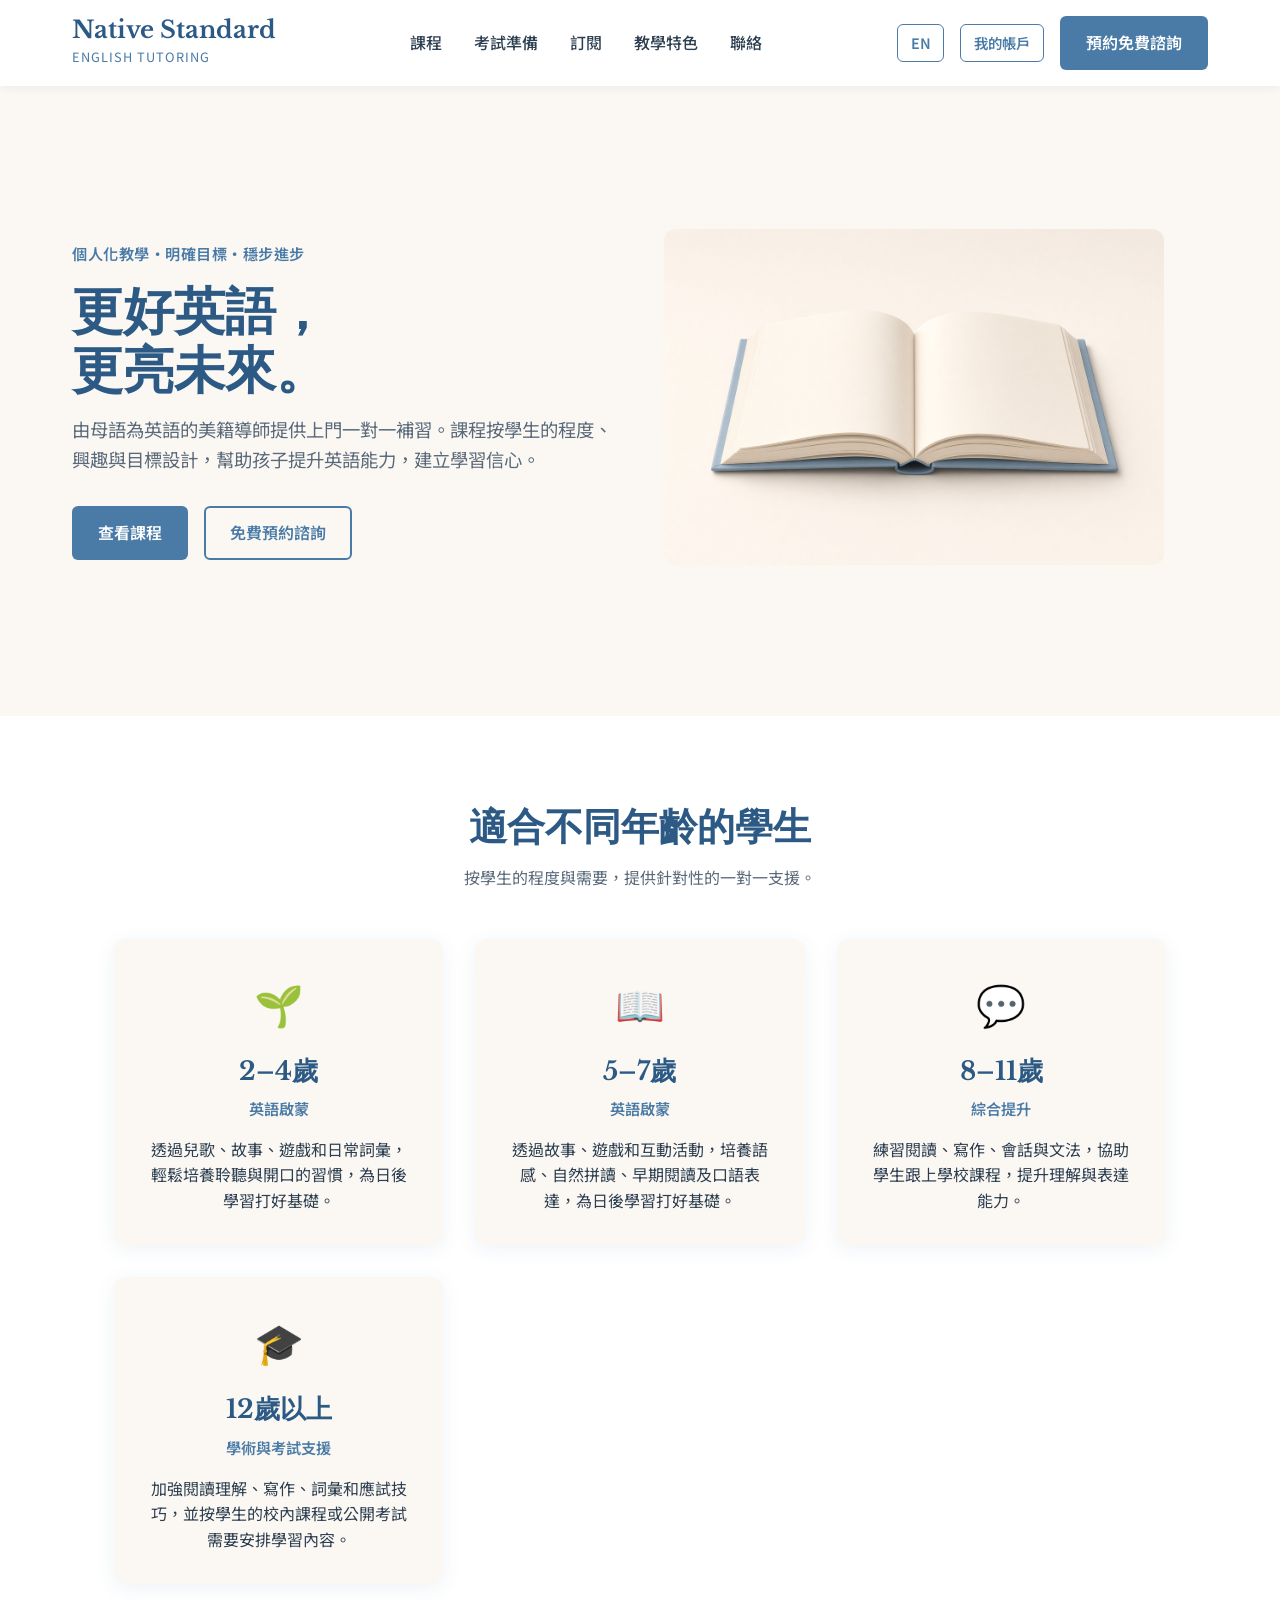
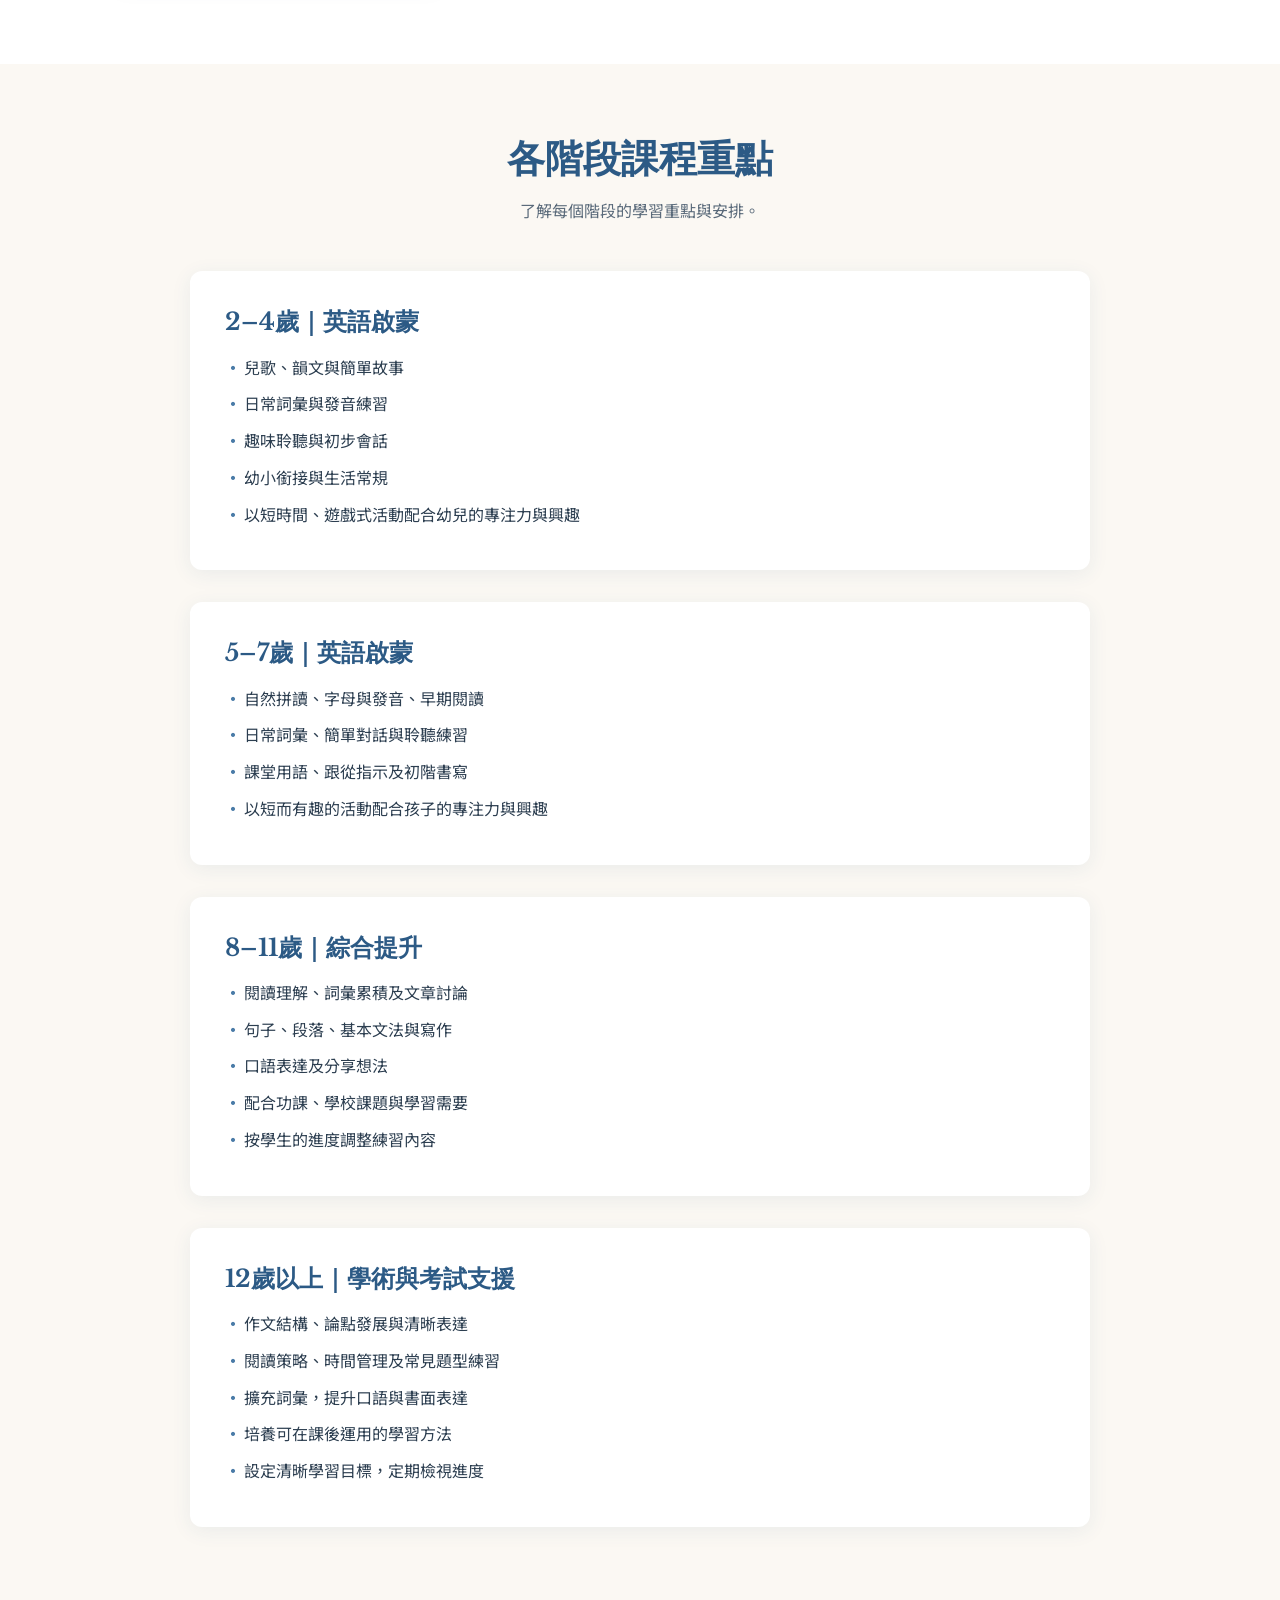
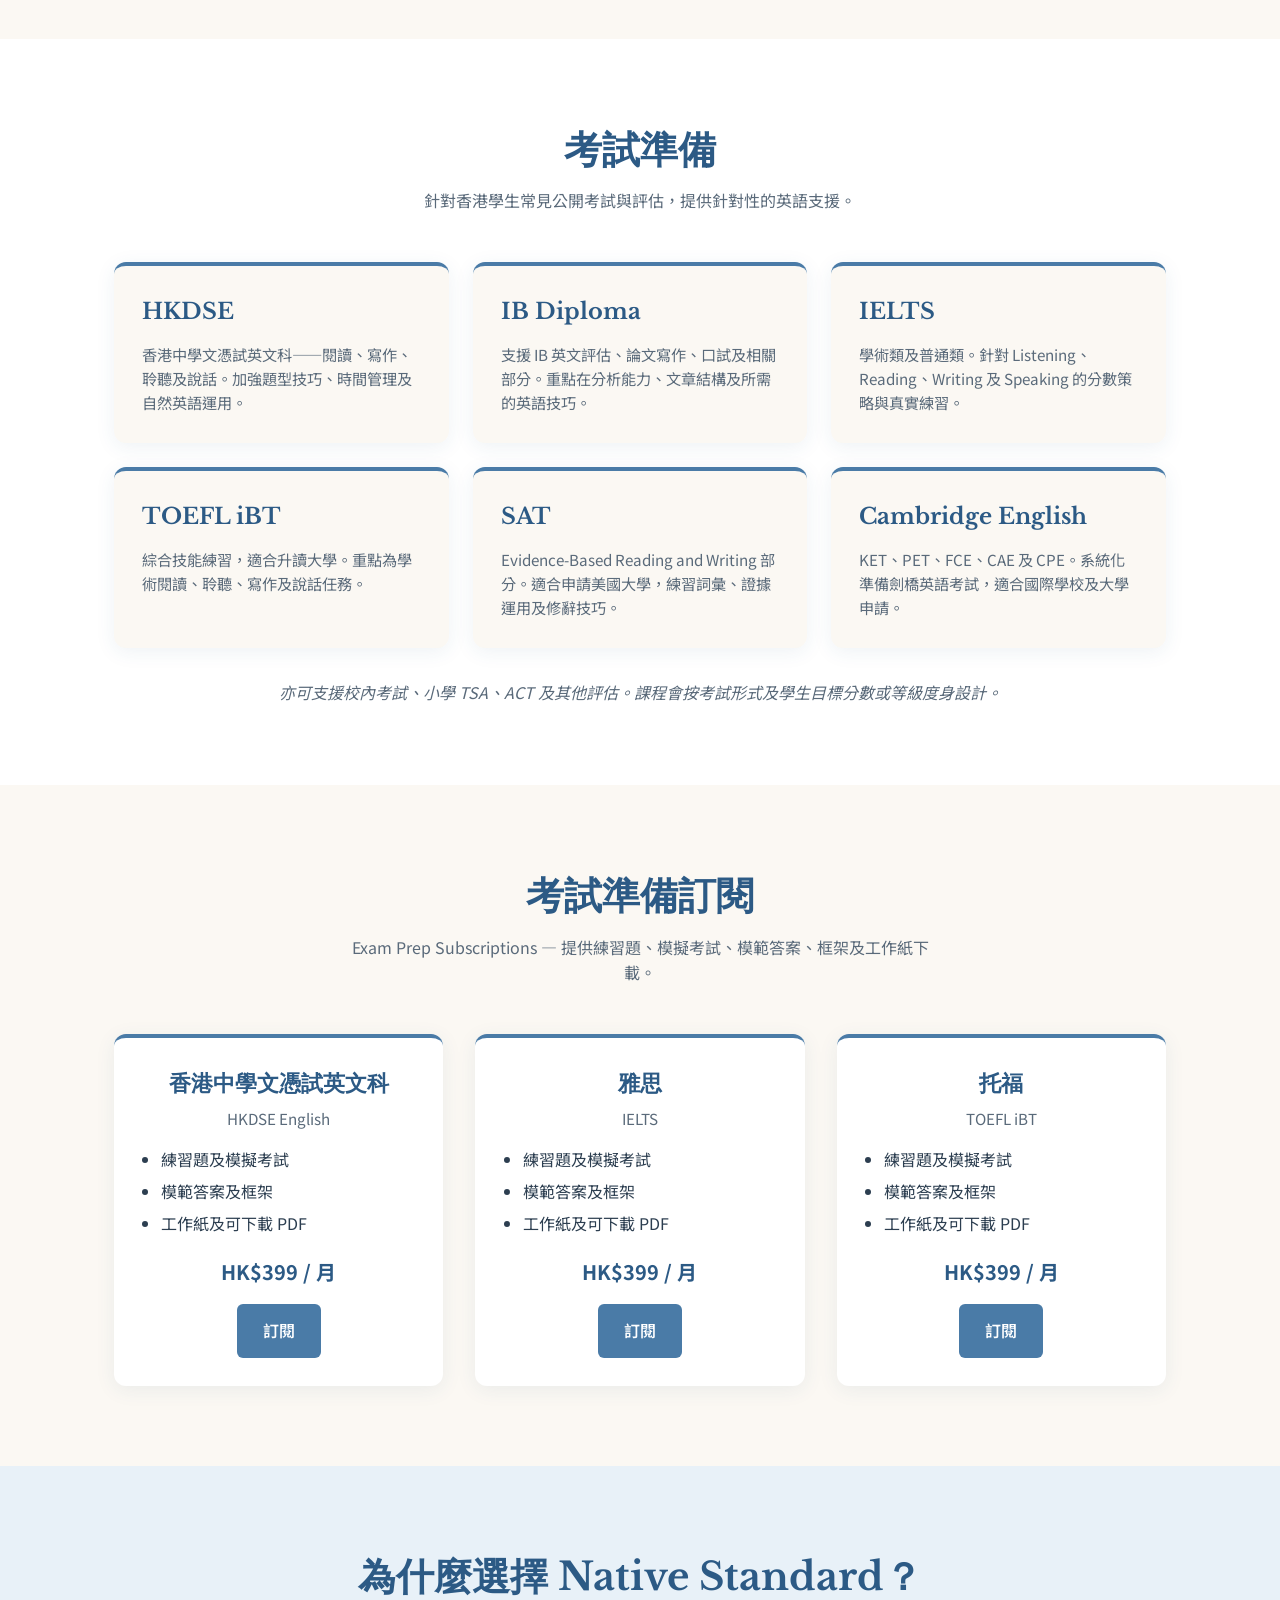
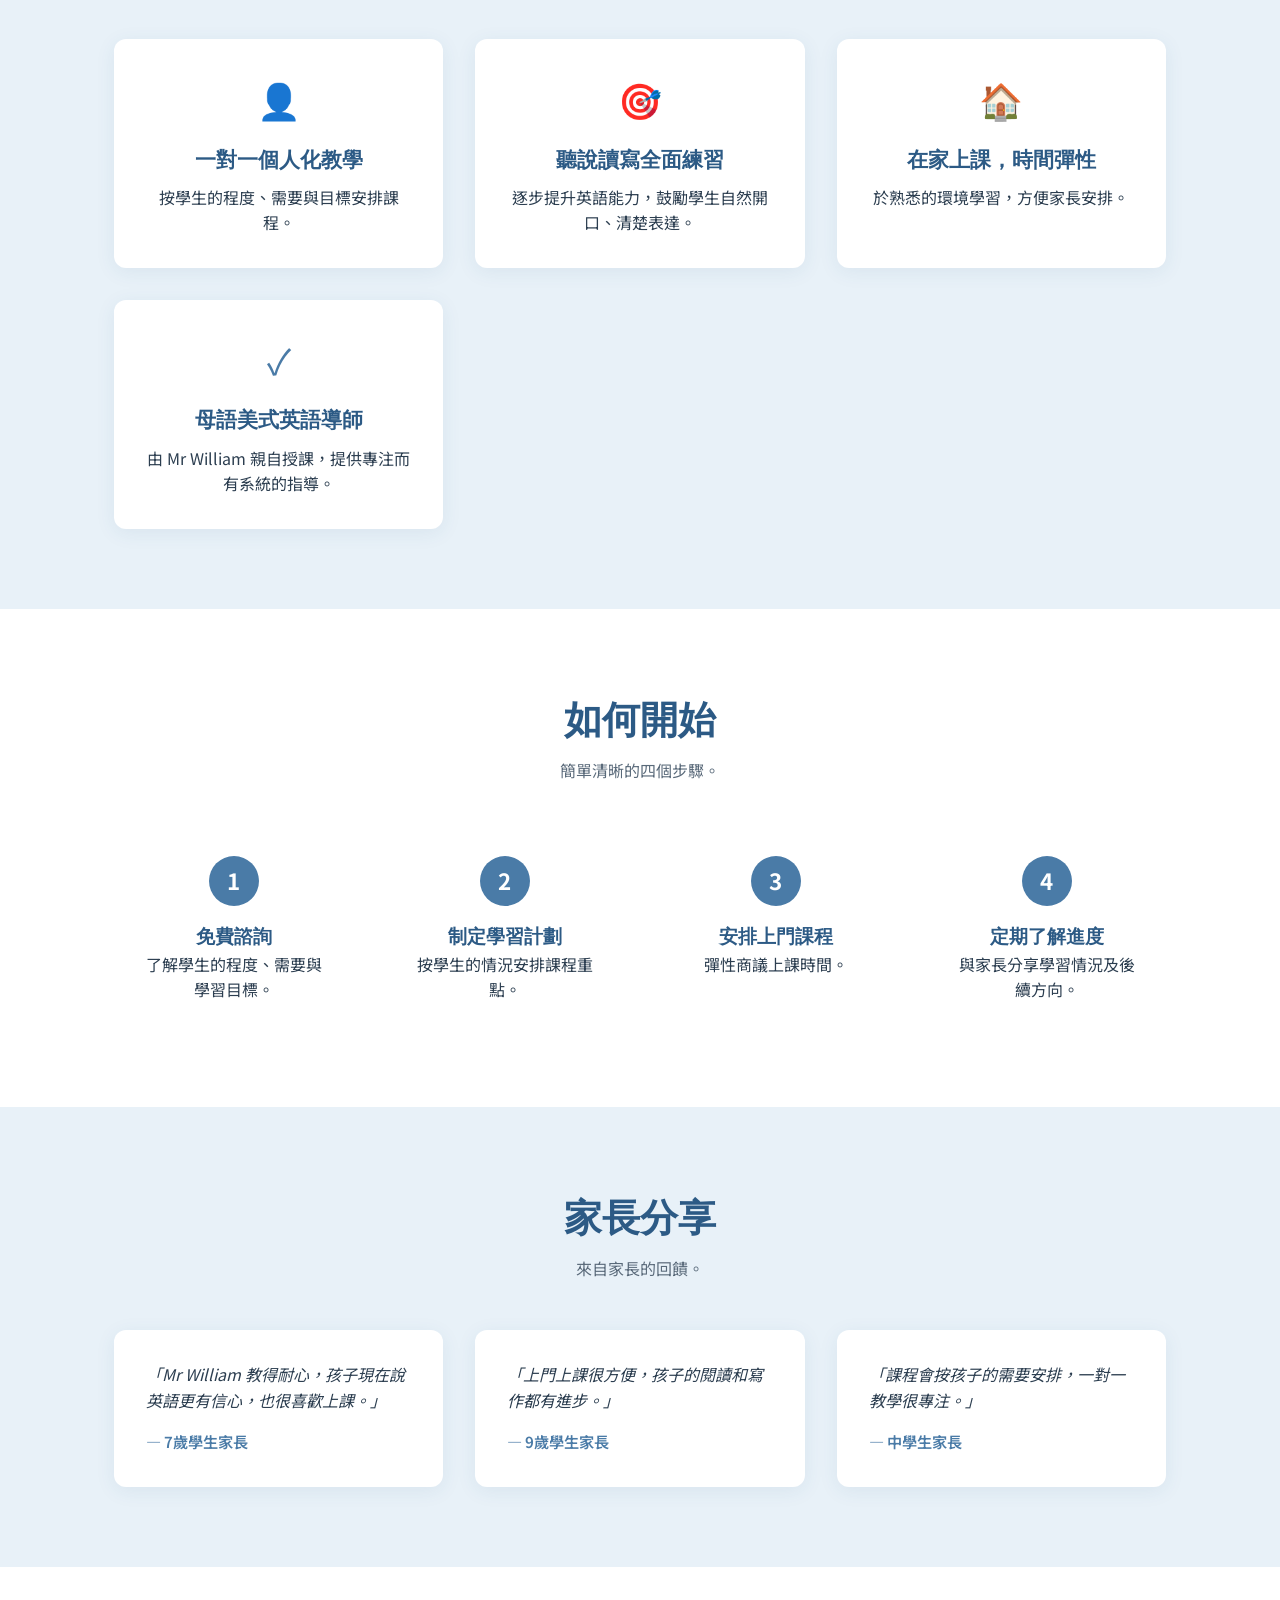
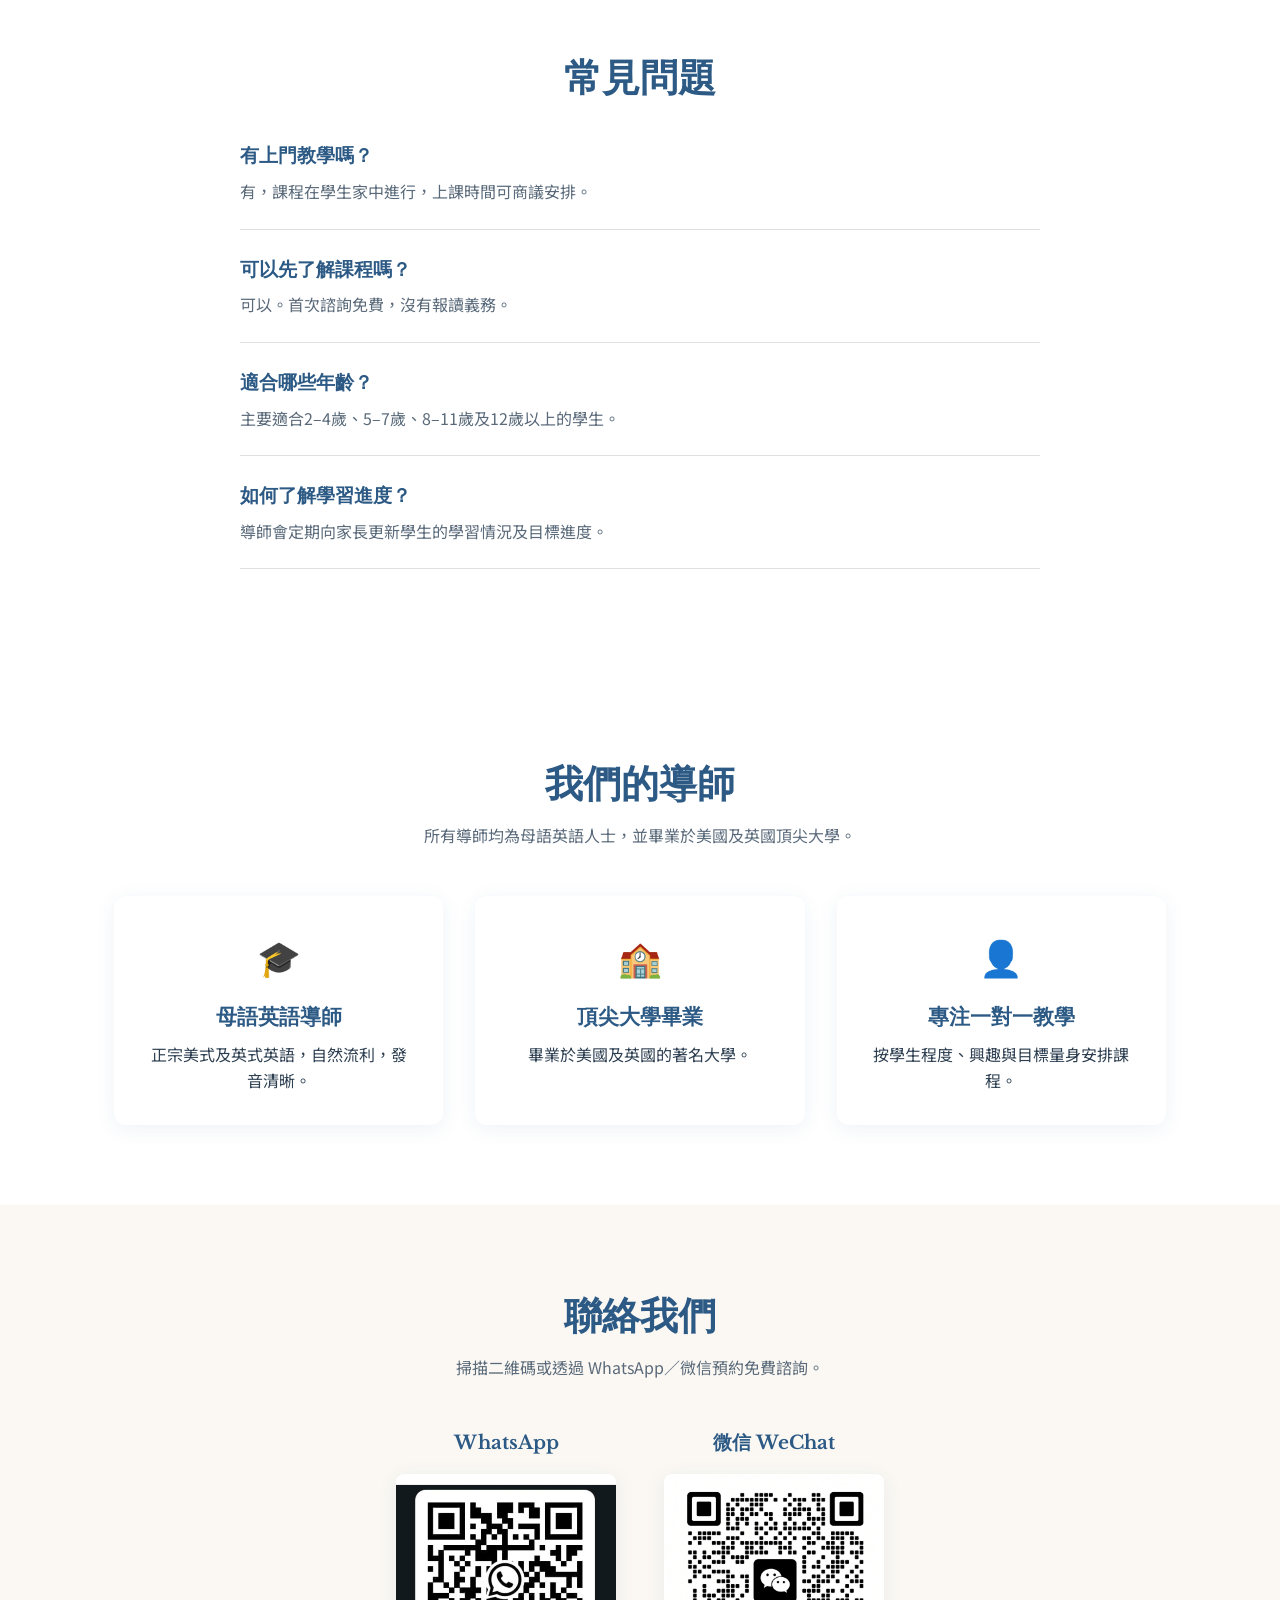
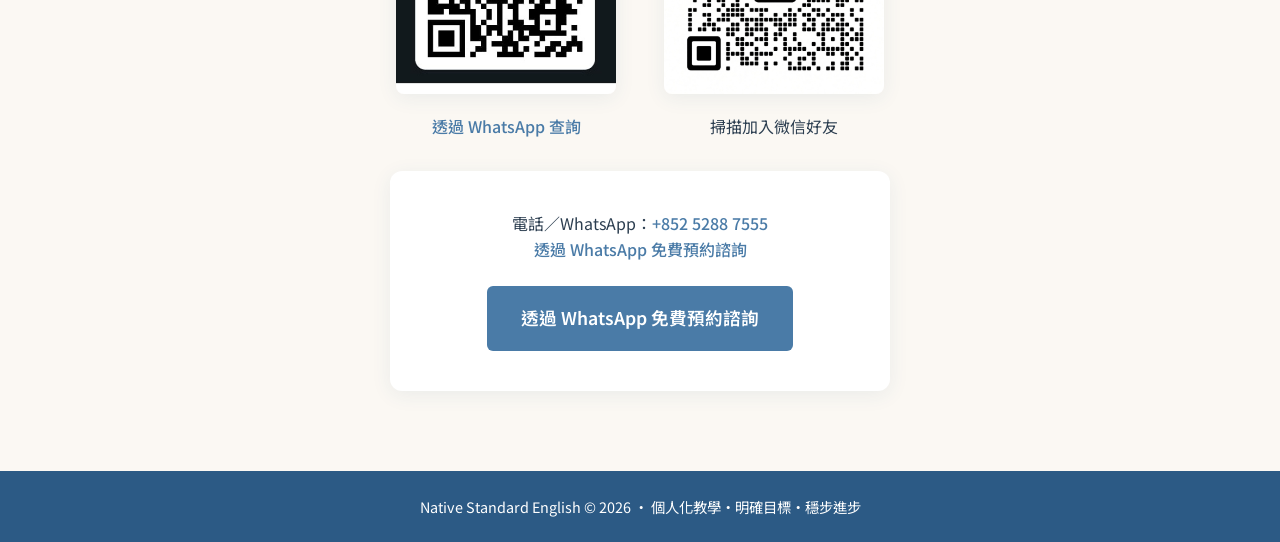
==== commit f9d7e46f: "subscription" ====
--- a/zh.html
+++ b/zh.html
@@ -64,6 +64,7 @@
       </ul>
       <div class="nav-actions">
         <a href="index.html" class="lang-switch">EN</a>
+        <a href="account.html" class="lang-switch">我的帳戶</a>
         <a href="https://wa.me/85252887555" class="btn btn-primary nav-btn" target="_blank">預約免費諮詢</a>
       </div>
       <button class="menu-toggle" aria-label="Toggle menu">☰</button>
--- a/styles.css
+++ b/styles.css
@@ -639,9 +639,15 @@
 
 .sub-grid {
   display: grid;
-  grid-template-columns: repeat(auto-fit, minmax(280px, 1fr));
-  gap: 1.5rem;
+  grid-template-columns: repeat(3, 1fr);
+  gap: 2rem;
   margin-top: 2rem;
+}
+
+@media (max-width: 900px) {
+  .sub-grid {
+    grid-template-columns: 1fr;
+  }
 }
 
 .sub-card {
